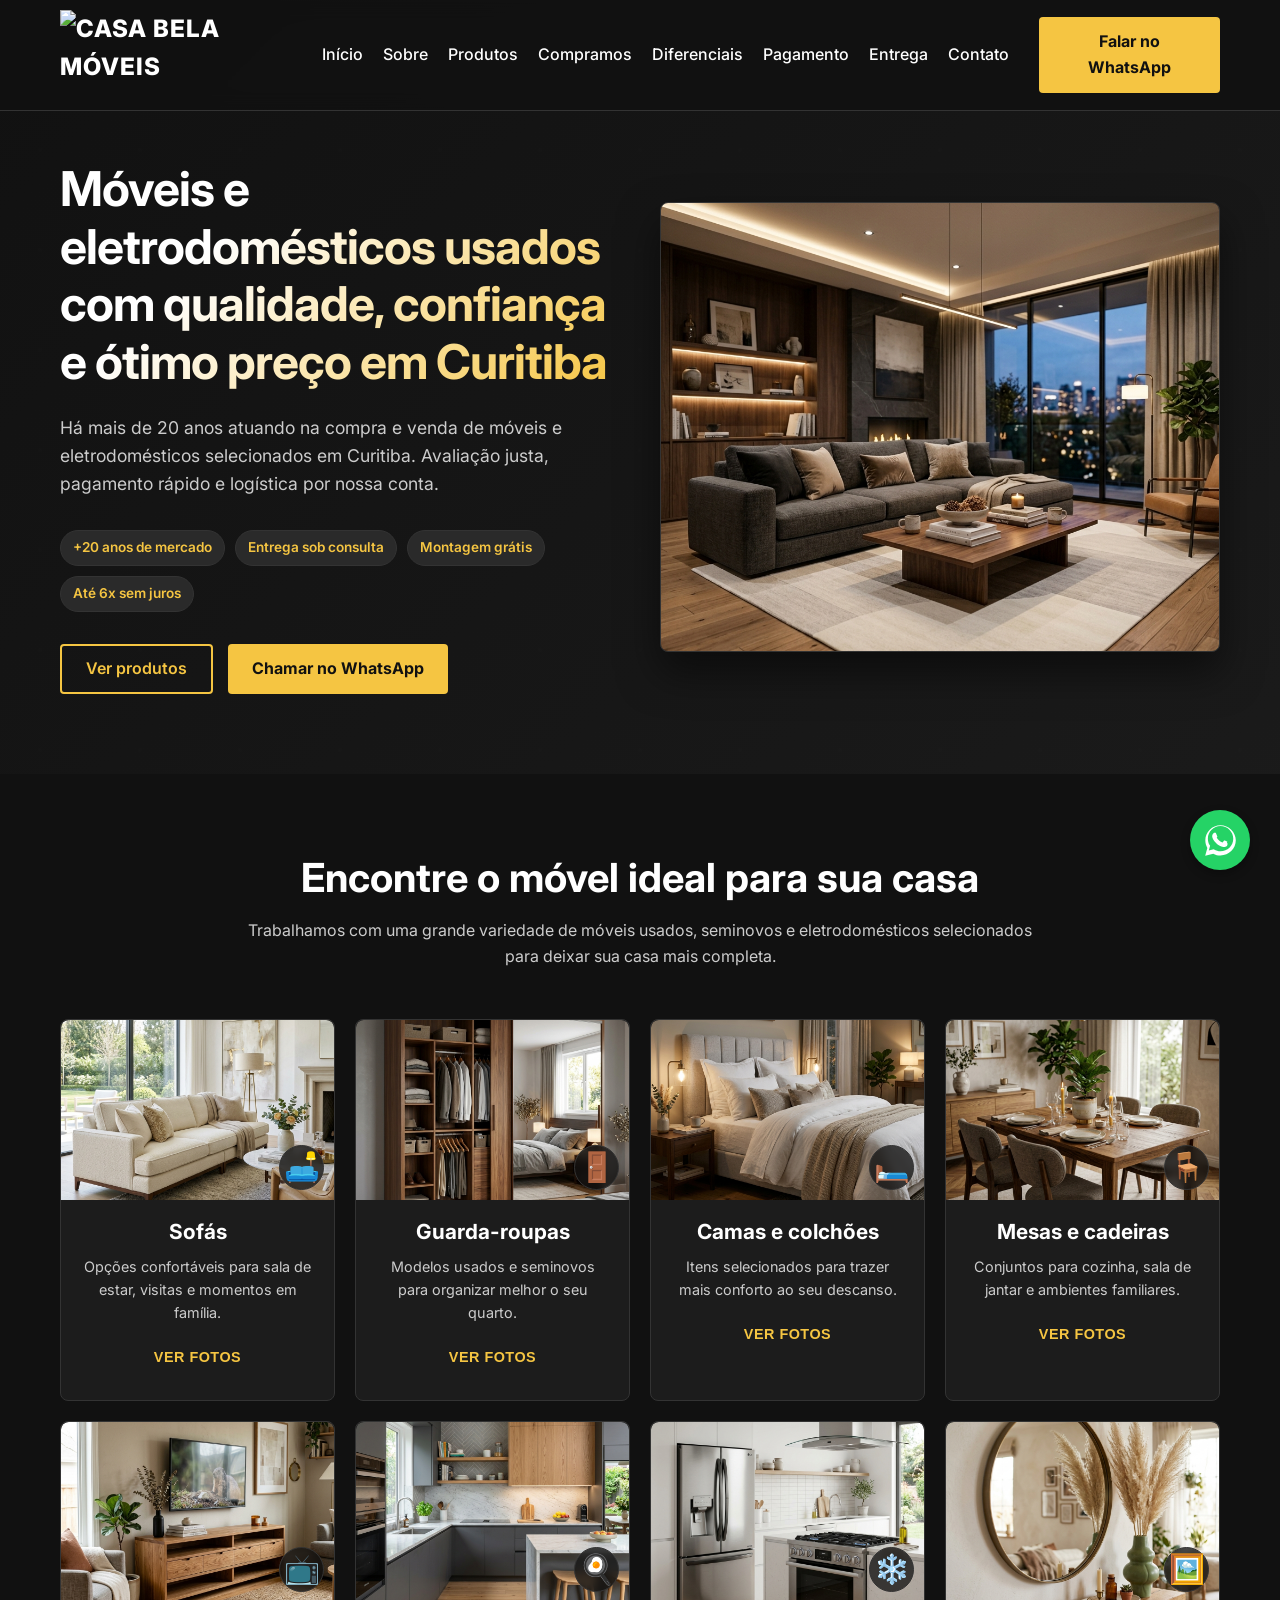
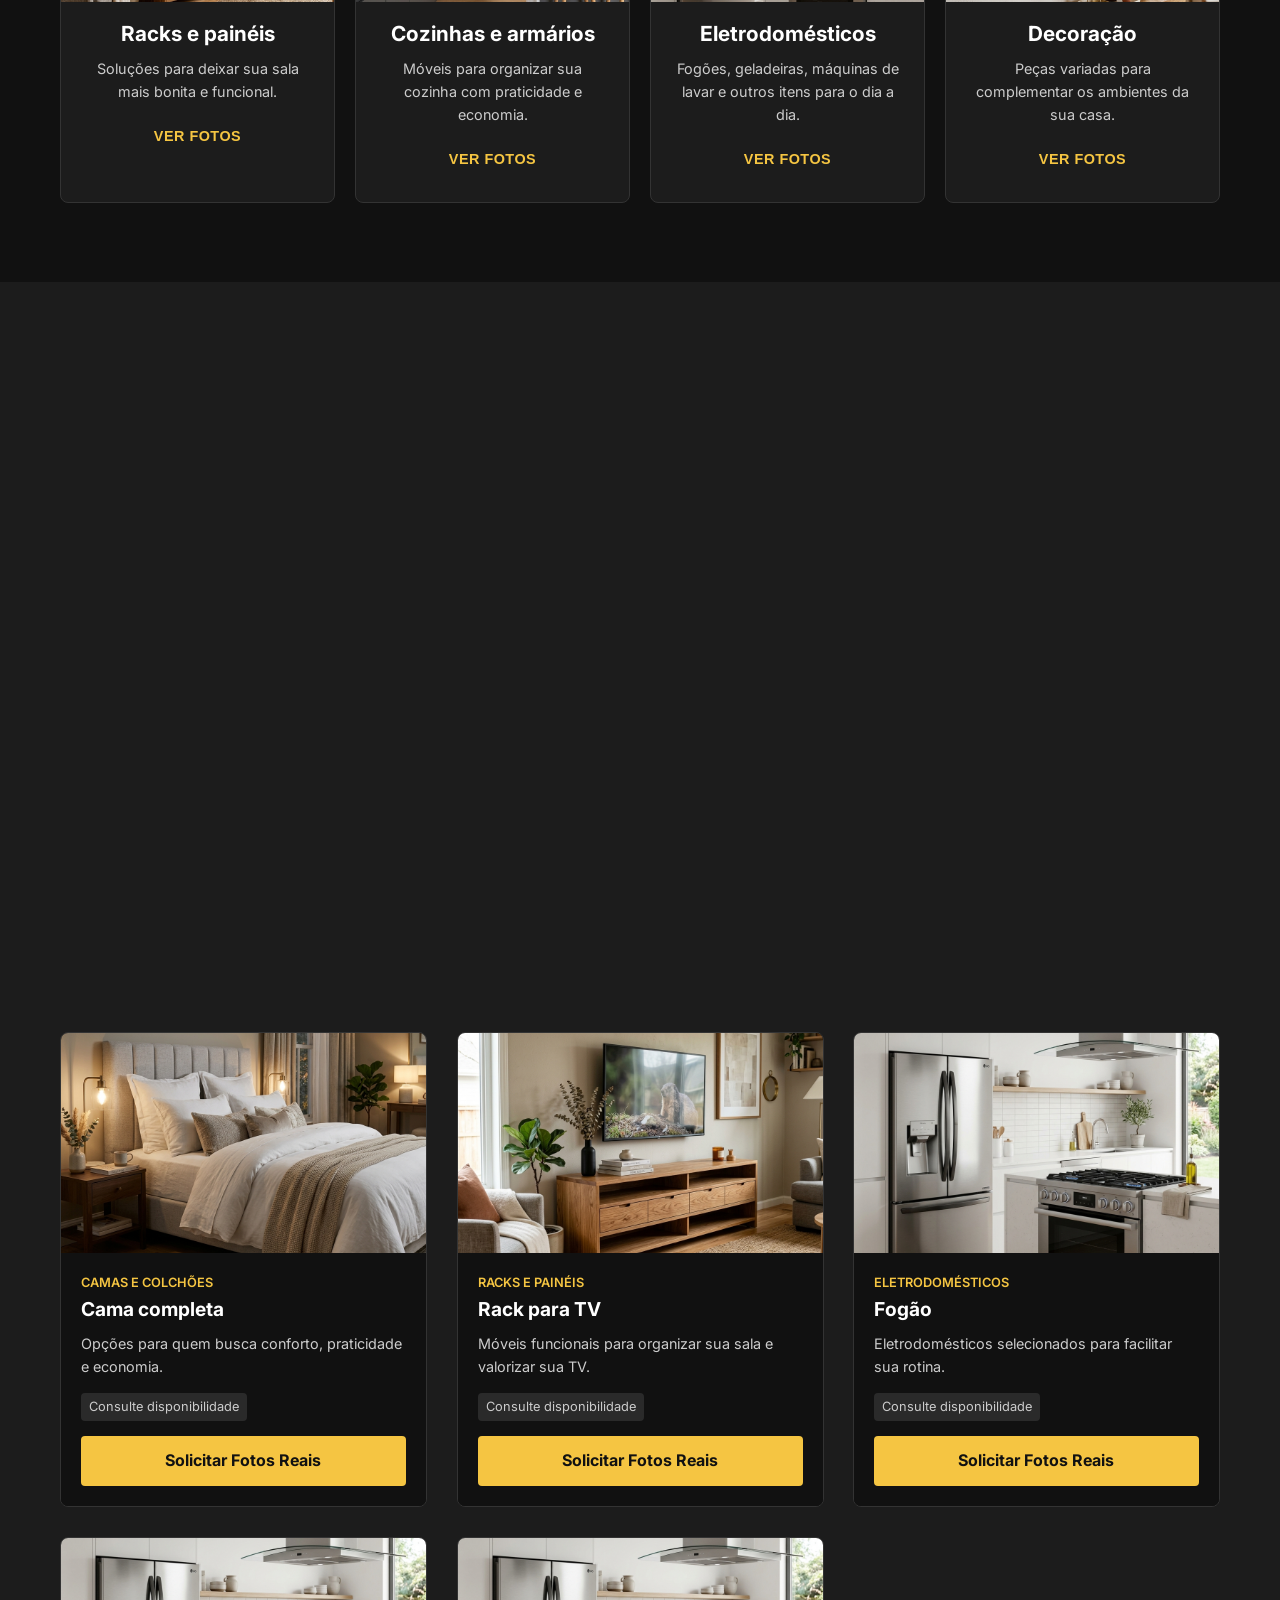
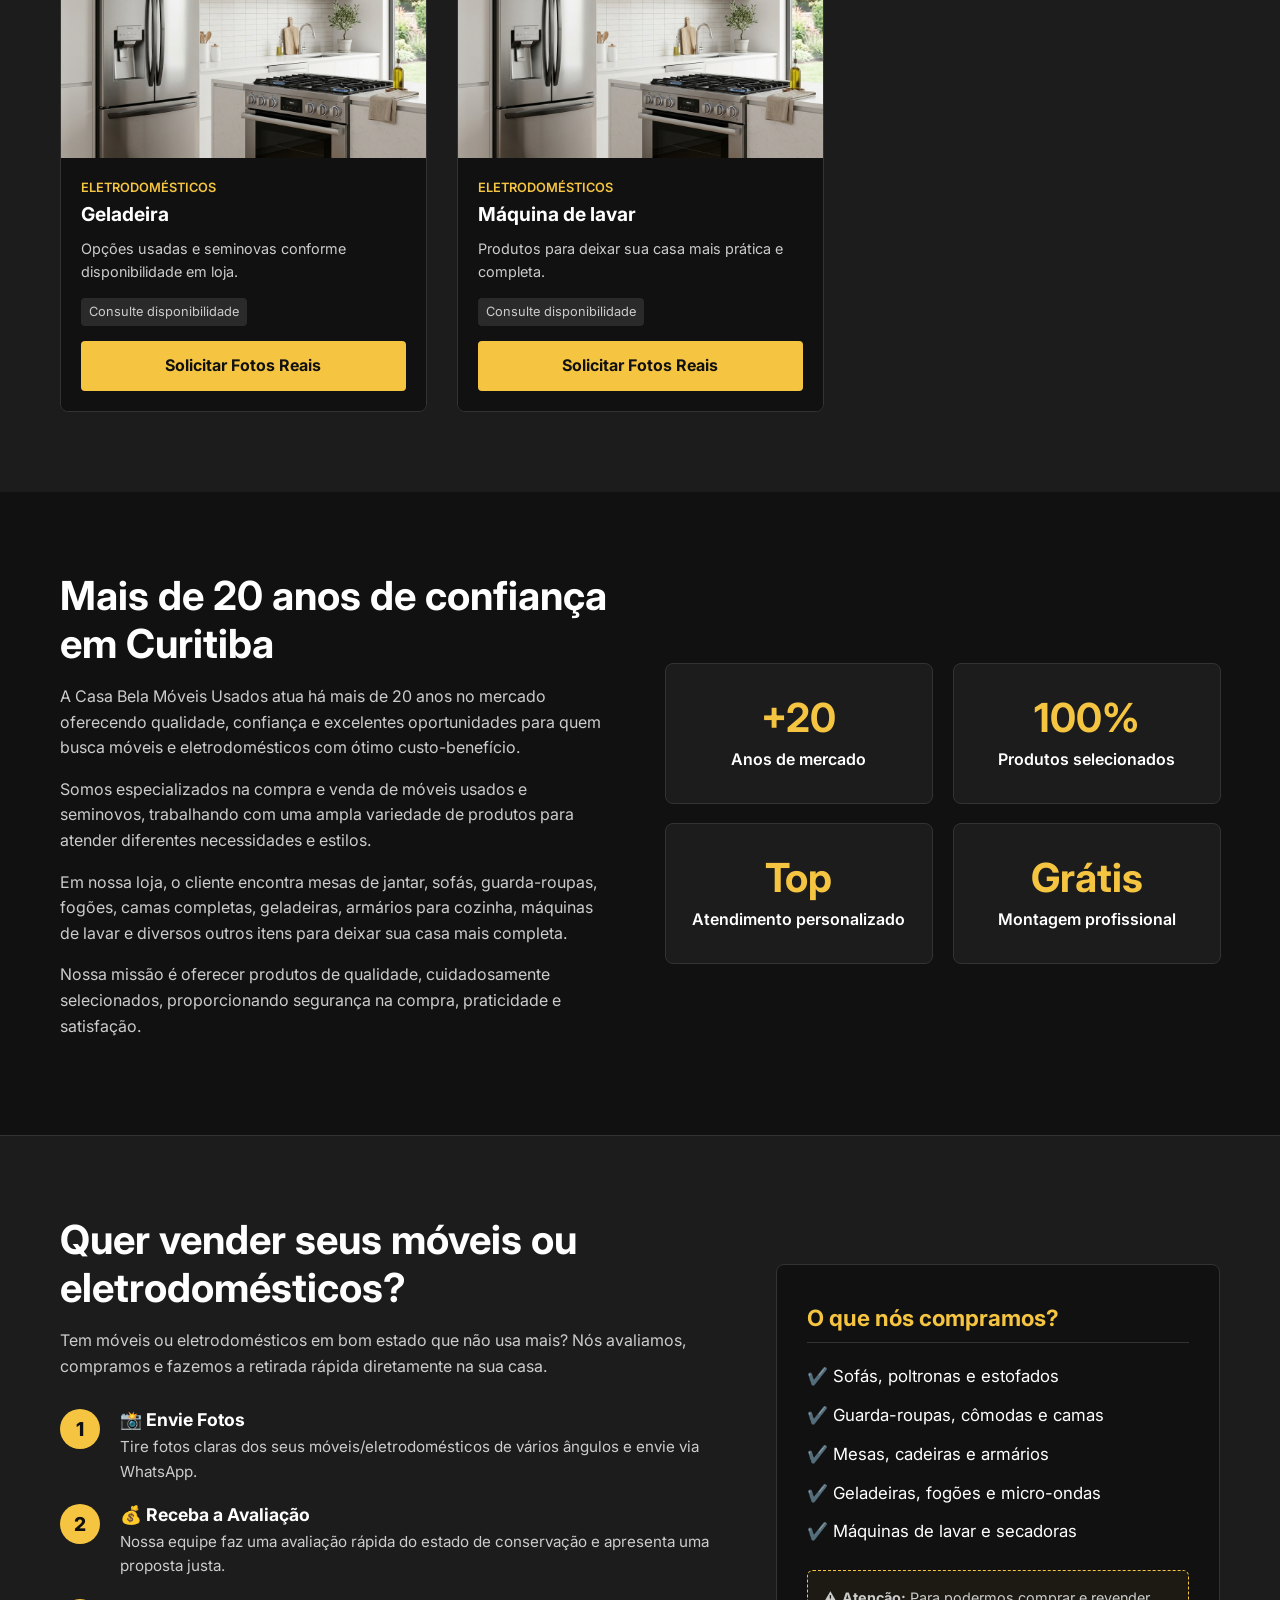
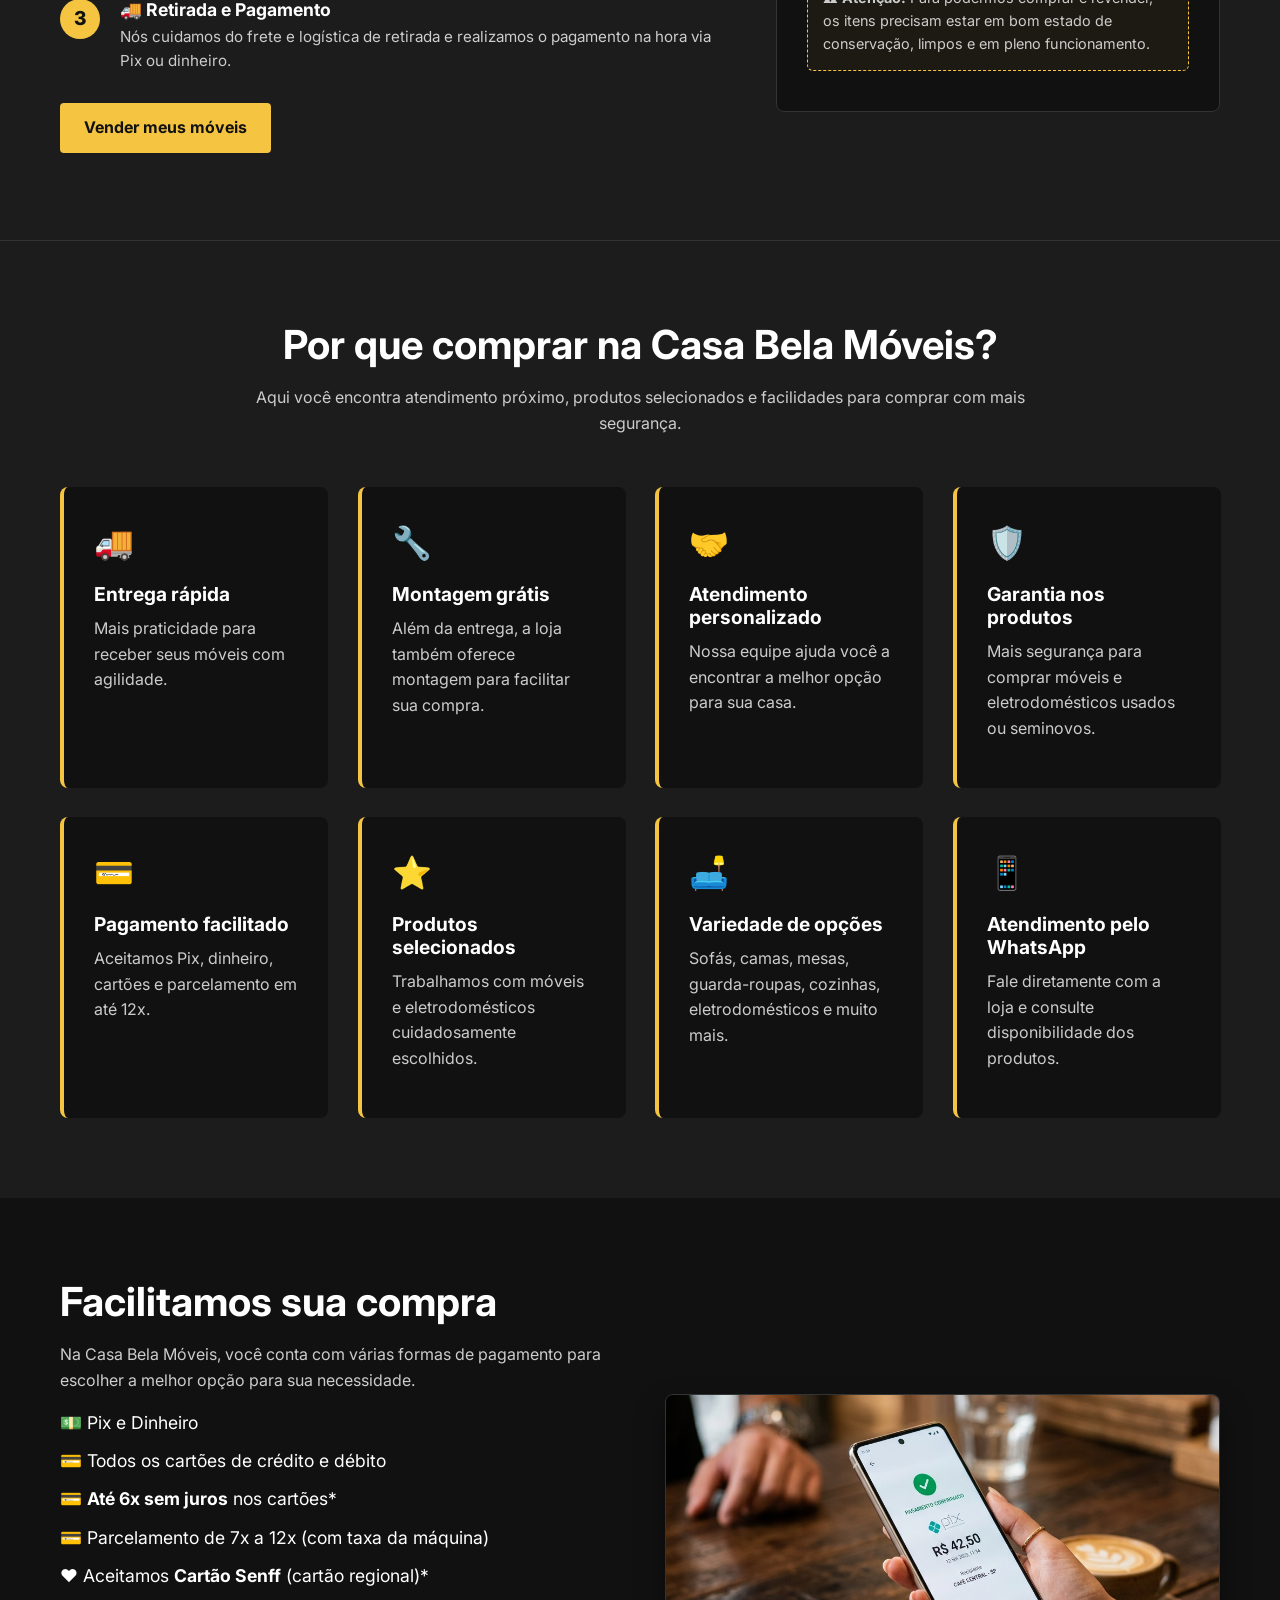
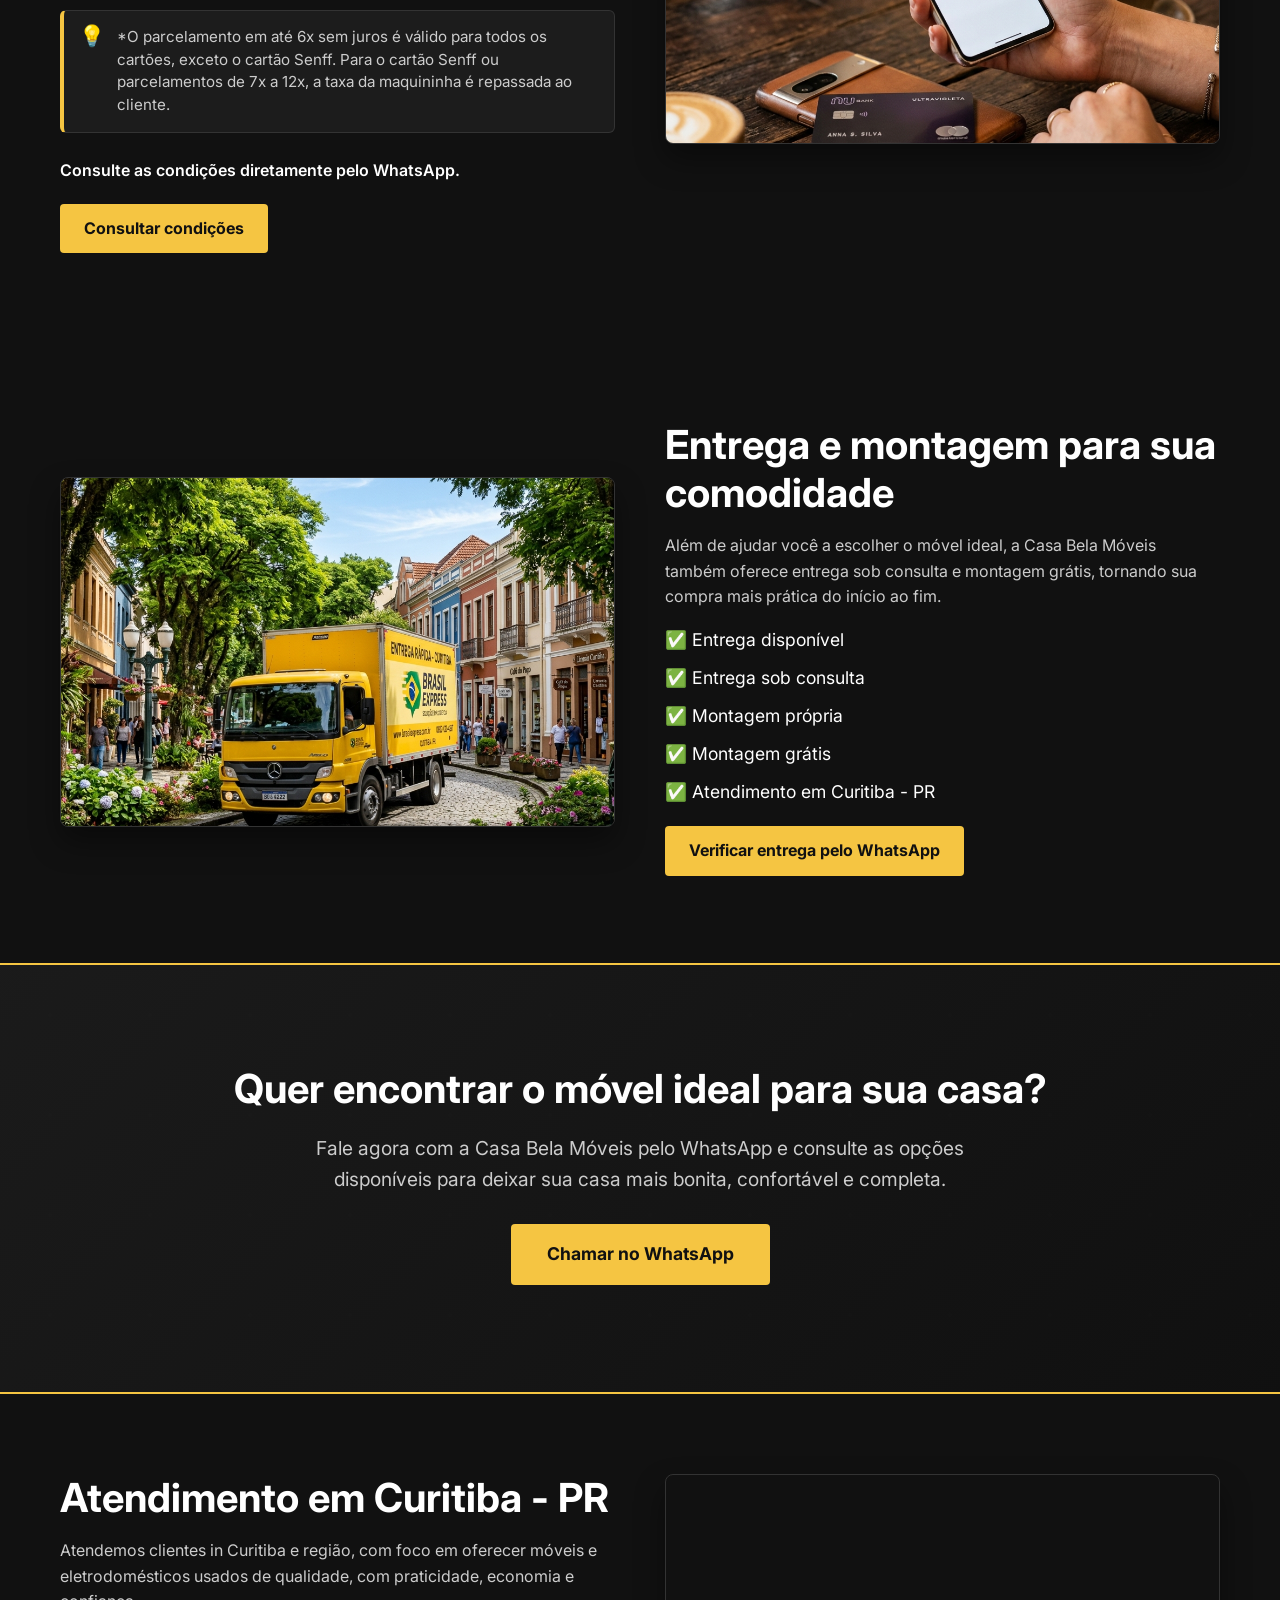
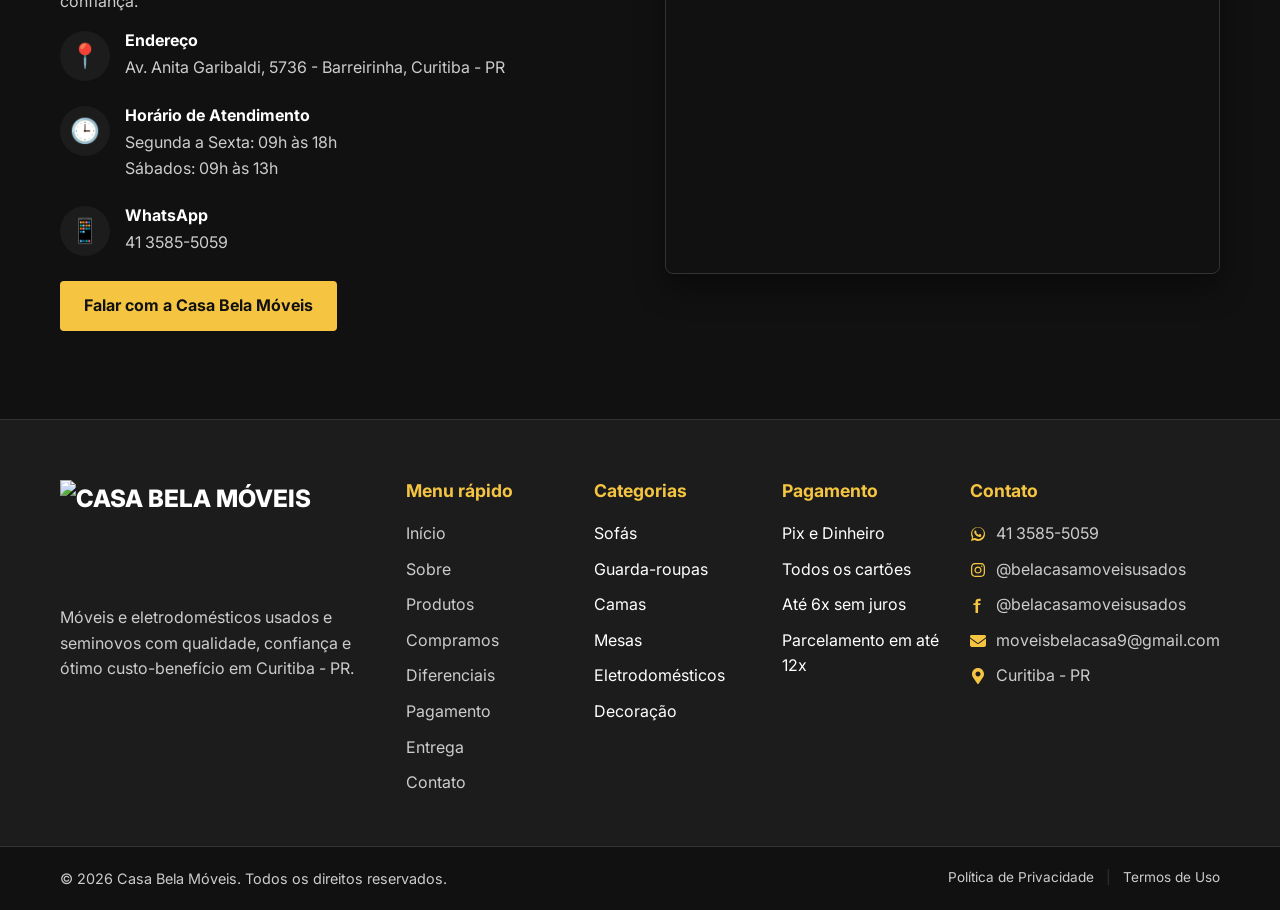
==== index.html @ 98894699 "style: prevent address from wrapping in contact section" ====
<!DOCTYPE html>
<html lang="pt-BR">
<head>
    <meta charset="UTF-8">
    <meta name="viewport" content="width=device-width, initial-scale=1.0">
    <title>Casa Bela Móveis | Móveis usados e seminovos em Curitiba</title>
    <meta name="description" content="Encontre móveis e eletrodomésticos usados e seminovos com qualidade, confiança, entrega sob consulta e montagem grátis em Curitiba. Fale com a Casa Bela Móveis pelo WhatsApp.">
    <link rel="stylesheet" href="style.css">
    <link rel="preconnect" href="https://fonts.googleapis.com">
    <link rel="preconnect" href="https://fonts.gstatic.com" crossorigin>
    <link href="https://fonts.googleapis.com/css2?family=Inter:wght@400;500;600;700;800&display=swap" rel="stylesheet">
</head>
<body>
    <header class="header" id="header">
        <div class="container header-container">
            <a href="#" class="logo">
                <img src="https://i.ibb.co/795wf46/Design-sem-nome-1.webp" alt="Casa Bela Móveis" class="logo-img">
            </a>
            <button class="menu-toggle" id="menu-toggle" aria-label="Abrir menu">
                <span class="hamburger"></span>
            </button>
            <nav class="nav-menu" id="nav-menu">
                <ul class="nav-list">
                    <li><a href="#inicio" class="nav-link">Início</a></li>
                    <li><a href="#sobre" class="nav-link">Sobre</a></li>
                    <li><a href="#produtos" class="nav-link">Produtos</a></li>
                    <li><a href="#compramos" class="nav-link">Compramos</a></li>
                    <li><a href="#diferenciais" class="nav-link">Diferenciais</a></li>
                    <li><a href="#pagamento" class="nav-link">Pagamento</a></li>
                    <li><a href="#entrega" class="nav-link">Entrega</a></li>
                    <li><a href="#contato" class="nav-link">Contato</a></li>
                </ul>
                <a href="#contato-whatsapp" class="btn-primary">Falar no WhatsApp</a>
            </nav>
        </div>
    </header>

    <main>
        <section class="hero" id="inicio">
            <div class="container hero-container">
                <h1 class="hero-title animate-on-scroll">Móveis e eletrodomésticos usados com qualidade, confiança e ótimo preço em Curitiba</h1>
                <div class="hero-content animate-on-scroll" style="transition-delay: 300ms;">
                    <p>Há mais de 20 anos atuando na compra e venda de móveis e eletrodomésticos selecionados em Curitiba. Avaliação justa, pagamento rápido e logística por nossa conta.</p>
                    
                    <div class="hero-selos">
                        <span class="selo">+20 anos de mercado</span>
                        <span class="selo">Entrega sob consulta</span>
                        <span class="selo">Montagem grátis</span>
                        <span class="selo">Até 6x sem juros</span>
                    </div>

                    <div class="hero-buttons">
                        <a href="#produtos" class="btn-outline">Ver produtos</a>
                        <a href="#contato-whatsapp" class="btn-primary">Chamar no WhatsApp</a>
                    </div>
                </div>
                <div class="hero-image animate-on-scroll" style="transition-delay: 150ms;">
                    <img src="assets/hero-furniture.png" alt="Móveis e eletrodomésticos premium na Casa Bela Móveis" class="hero-img-real">
                </div>
            </div>
        </section>

        <section class="categorias" id="categorias">
            <div class="container">
                <div class="section-header animate-on-scroll">
                    <h2>Encontre o móvel ideal para sua casa</h2>
                    <p>Trabalhamos com uma grande variedade de móveis usados, seminovos e eletrodomésticos selecionados para deixar sua casa mais completa.</p>
                </div>
                <div class="categorias-grid" id="categorias-grid"></div>
            </div>
        </section>

        <section class="produtos" id="produtos">
            <div class="container">
                <div class="section-header animate-on-scroll">
                    <h2>Produtos em destaque</h2>
                    <p>Confira alguns de nossos móveis e eletrodomésticos disponíveis. Entre em contato para verificar estoque e reservar.</p>
                </div>
                <div class="produtos-grid" id="produtos-grid"></div>
            </div>
        </section>

        <section class="sobre" id="sobre">
            <div class="container sobre-container">
                <div class="sobre-content animate-on-scroll">
                    <h2>Mais de 20 anos de confiança em Curitiba</h2>
                    <p>A Casa Bela Móveis Usados atua há mais de 20 anos no mercado oferecendo qualidade, confiança e excelentes oportunidades para quem busca móveis e eletrodomésticos com ótimo custo-benefício.</p>
                    <p>Somos especializados na compra e venda de móveis usados e seminovos, trabalhando com uma ampla variedade de produtos para atender diferentes necessidades e estilos.</p>
                    <p>Em nossa loja, o cliente encontra mesas de jantar, sofás, guarda-roupas, fogões, camas completas, geladeiras, armários para cozinha, máquinas de lavar e diversos outros itens para deixar sua casa mais completa.</p>
                    <p>Nossa missão é oferecer produtos de qualidade, cuidadosamente selecionados, proporcionando segurança na compra, praticidade e satisfação.</p>
                </div>
                <div class="sobre-destaques">
                    <div class="destaque-item animate-on-scroll" style="transition-delay: 100ms;">
                        <h3>+20</h3>
                        <p>Anos de mercado</p>
                    </div>
                    <div class="destaque-item animate-on-scroll" style="transition-delay: 200ms;">
                        <h3>100%</h3>
                        <p>Produtos selecionados</p>
                    </div>
                    <div class="destaque-item animate-on-scroll" style="transition-delay: 300ms;">
                        <h3>Top</h3>
                        <p>Atendimento personalizado</p>
                    </div>
                    <div class="destaque-item animate-on-scroll" style="transition-delay: 400ms;">
                        <h3>Grátis</h3>
                        <p>Montagem profissional</p>
                    </div>
                </div>
            </div>
        </section>

        <section class="vender" id="compramos">
            <div class="container vender-container">
                <div class="vender-content animate-on-scroll">
                    <h2>Quer vender seus móveis ou eletrodomésticos?</h2>
                    <p>Tem móveis ou eletrodomésticos em bom estado que não usa mais? Nós avaliamos, compramos e fazemos a retirada rápida diretamente na sua casa.</p>
                    
                    <div class="passos-vender">
                        <div class="passo-item">
                            <div class="passo-numero">1</div>
                            <div class="passo-text">
                                <h4>📸 Envie Fotos</h4>
                                <p>Tire fotos claras dos seus móveis/eletrodomésticos de vários ângulos e envie via WhatsApp.</p>
                            </div>
                        </div>
                        <div class="passo-item">
                            <div class="passo-numero">2</div>
                            <div class="passo-text">
                                <h4>💰 Receba a Avaliação</h4>
                                <p>Nossa equipe faz uma avaliação rápida do estado de conservação e apresenta uma proposta justa.</p>
                            </div>
                        </div>
                        <div class="passo-item">
                            <div class="passo-numero">3</div>
                            <div class="passo-text">
                                <h4>🚚 Retirada e Pagamento</h4>
                                <p>Nós cuidamos do frete e logística de retirada e realizamos o pagamento na hora via Pix ou dinheiro.</p>
                            </div>
                        </div>
                    </div>
                    
                    <a href="#" class="btn-primary" data-mensagem="Olá! Tenho móveis usados para vender e gostaria de uma avaliação comercial.">Vender meus móveis</a>
                </div>
                
                <div class="vender-info-card animate-on-scroll" style="transition-delay: 200ms;">
                    <h3>O que nós compramos?</h3>
                    <ul class="lista-itens-compramos">
                        <li>✔️ Sofás, poltronas e estofados</li>
                        <li>✔️ Guarda-roupas, cômodas e camas</li>
                        <li>✔️ Mesas, cadeiras e armários</li>
                        <li>✔️ Geladeiras, fogões e micro-ondas</li>
                        <li>✔️ Máquinas de lavar e secadoras</li>
                    </ul>
                    <div class="vender-requisito">
                        <p>⚠️ <strong>Atenção:</strong> Para podermos comprar e revender, os itens precisam estar em bom estado de conservação, limpos e em pleno funcionamento.</p>
                    </div>
                </div>
            </div>
        </section>

        <section class="diferenciais" id="diferenciais">
            <div class="container">
                <div class="section-header animate-on-scroll">
                    <h2>Por que comprar na Casa Bela Móveis?</h2>
                    <p>Aqui você encontra atendimento próximo, produtos selecionados e facilidades para comprar com mais segurança.</p>
                </div>
                <div class="diferenciais-grid">
                    <div class="diferencial-card animate-on-scroll" style="transition-delay: 0ms;">
                        <div class="diferencial-icon">🚚</div>
                        <h3>Entrega rápida</h3>
                        <p>Mais praticidade para receber seus móveis com agilidade.</p>
                    </div>
                    <div class="diferencial-card animate-on-scroll" style="transition-delay: 100ms;">
                        <div class="diferencial-icon">🔧</div>
                        <h3>Montagem grátis</h3>
                        <p>Além da entrega, a loja também oferece montagem para facilitar sua compra.</p>
                    </div>
                    <div class="diferencial-card animate-on-scroll" style="transition-delay: 200ms;">
                        <div class="diferencial-icon">🤝</div>
                        <h3>Atendimento personalizado</h3>
                        <p>Nossa equipe ajuda você a encontrar a melhor opção para sua casa.</p>
                    </div>
                    <div class="diferencial-card animate-on-scroll" style="transition-delay: 300ms;">
                        <div class="diferencial-icon">🛡️</div>
                        <h3>Garantia nos produtos</h3>
                        <p>Mais segurança para comprar móveis e eletrodomésticos usados ou seminovos.</p>
                    </div>
                    <div class="diferencial-card animate-on-scroll" style="transition-delay: 0ms;">
                        <div class="diferencial-icon">💳</div>
                        <h3>Pagamento facilitado</h3>
                        <p>Aceitamos Pix, dinheiro, cartões e parcelamento em até 12x.</p>
                    </div>
                    <div class="diferencial-card animate-on-scroll" style="transition-delay: 100ms;">
                        <div class="diferencial-icon">⭐</div>
                        <h3>Produtos selecionados</h3>
                        <p>Trabalhamos com móveis e eletrodomésticos cuidadosamente escolhidos.</p>
                    </div>
                    <div class="diferencial-card animate-on-scroll" style="transition-delay: 200ms;">
                        <div class="diferencial-icon">🛋️</div>
                        <h3>Variedade de opções</h3>
                        <p>Sofás, camas, mesas, guarda-roupas, cozinhas, eletrodomésticos e muito mais.</p>
                    </div>
                    <div class="diferencial-card animate-on-scroll" style="transition-delay: 300ms;">
                        <div class="diferencial-icon">📱</div>
                        <h3>Atendimento pelo WhatsApp</h3>
                        <p>Fale diretamente com a loja e consulte disponibilidade dos produtos.</p>
                    </div>
                </div>
            </div>
        </section>

        <section class="pagamento" id="pagamento">
            <div class="container pagamento-container">
                <div class="pagamento-content animate-on-scroll">
                    <h2>Facilitamos sua compra</h2>
                    <p>Na Casa Bela Móveis, você conta com várias formas de pagamento para escolher a melhor opção para sua necessidade.</p>
                    <ul class="lista-pagamento">
                        <li>💵 Pix e Dinheiro</li>
                        <li>💳 Todos os cartões de crédito e débito</li>
                        <li>💳 <strong>Até 6x sem juros</strong> nos cartões*</li>
                        <li>💳 Parcelamento de 7x a 12x (com taxa da máquina)</li>
                        <li>❤️ Aceitamos <strong>Cartão Senff</strong> (cartão regional)*</li>
                    </ul>
                    <div class="pagamento-destaque-box">
                        <span class="destaque-icon">💡</span>
                        <p class="destaque-text">*O parcelamento em até 6x sem juros é válido para todos os cartões, exceto o cartão Senff. Para o cartão Senff ou parcelamentos de 7x a 12x, a taxa da maquininha é repassada ao cliente.</p>
                    </div>
                    <p class="chamada-pagamento">Consulte as condições diretamente pelo WhatsApp.</p>
                    <a href="#contato-whatsapp" class="btn-primary">Consultar condições</a>
                </div>
                <div class="pagamento-image animate-on-scroll" style="transition-delay: 200ms;">
                    <img src="assets/pagamento.png" alt="Formas de pagamento facilitadas" class="pagamento-img-real">
                </div>
            </div>
        </section>

        <section class="entrega" id="entrega">
            <div class="container entrega-container">
                <div class="entrega-image animate-on-scroll">
                    <img src="assets/entrega.png" alt="Entrega sob consulta e montagem grátis" class="entrega-img-real">
                </div>
                <div class="entrega-content animate-on-scroll" style="transition-delay: 200ms;">
                    <h2>Entrega e montagem para sua comodidade</h2>
                    <p>Além de ajudar você a escolher o móvel ideal, a Casa Bela Móveis também oferece entrega sob consulta e montagem grátis, tornando sua compra mais prática do início ao fim.</p>
                    <ul class="lista-entrega">
                        <li>✅ Entrega disponível</li>
                        <li>✅ Entrega sob consulta</li>
                        <li>✅ Montagem própria</li>
                        <li>✅ Montagem grátis</li>
                        <li>✅ Atendimento em Curitiba - PR</li>
                    </ul>
                    <a href="#contato-whatsapp" class="btn-primary">Verificar entrega pelo WhatsApp</a>
                </div>
            </div>
        </section>

        <section id="contato-whatsapp" class="chamada-final animate-on-scroll">
            <div class="container text-center">
                <h2>Quer encontrar o móvel ideal para sua casa?</h2>
                <p>Fale agora com a Casa Bela Móveis pelo WhatsApp e consulte as opções disponíveis para deixar sua casa mais bonita, confortável e completa.</p>
                <a href="#" class="btn-primary btn-large" data-mensagem="Olá, vim pelo site da Casa Bela Móveis e gostaria de saber quais produtos estão disponíveis." target="_blank">Chamar no WhatsApp</a>
            </div>
        </section>

        <section class="contato" id="contato">
            <div class="container contato-container">
                <div class="contato-info animate-on-scroll">
                    <h2>Atendimento em Curitiba - PR</h2>
                    <p>Atendemos clientes in Curitiba e região, com foco em oferecer móveis e eletrodomésticos usados de qualidade, com praticidade, economia e confiança.</p>
                    
                    <div class="info-box">
                        <div class="info-icon">📍</div>
                        <div>
                            <h4>Endereço</h4>
                            <p class="address-text">Av. Anita Garibaldi, 5736 - Barreirinha, Curitiba - PR</p>
                        </div>
                    </div>

                    <div class="info-box">
                        <div class="info-icon">🕒</div>
                        <div>
                            <h4>Horário de Atendimento</h4>
                            <p>Segunda a Sexta: 09h às 18h<br>Sábados: 09h às 13h</p>
                        </div>
                    </div>
                    
                    <div class="info-box">
                        <div class="info-icon">📱</div>
                        <div>
                            <h4>WhatsApp</h4>
                            <p>41 3585-5059</p>
                        </div>
                    </div>

                    <a href="#contato-whatsapp" class="btn-primary">Falar com a Casa Bela Móveis</a>
                </div>
                <div class="contato-mapa animate-on-scroll" style="transition-delay: 200ms;">
                    <div class="mapa-container-real">
                        <iframe src="https://maps.google.com/maps?q=Avenida%20Anita%20Garibaldi%2C%205736%2C%20Barreirinha%2C%20Curitiba%20-%20PR&t=&z=15&ie=UTF8&iwloc=&output=embed" width="100%" height="100%" style="border:0;" allowfullscreen="" loading="lazy" referrerpolicy="no-referrer-when-downgrade"></iframe>
                    </div>
                </div>
            </div>
        </section>

        <!-- MODAL DE GALERIA -->
        <div id="galeria-modal" class="modal">
            <div class="modal-content">
                <span class="close-modal" id="close-modal">&times;</span>
                <h2 id="modal-titulo">Categoria</h2>
                <p id="modal-descricao">Confira os móveis disponíveis ou referências desta categoria. Clique em um item para consultar no WhatsApp.</p>
                
                <div class="galeria-grid" id="galeria-grid">
                    <!-- Fotos serão injetadas aqui pelo JS -->
                </div>
                
                <div class="modal-footer">
                    <a href="#" id="modal-whatsapp-btn" class="btn-primary" target="_blank">Consultar no WhatsApp</a>
                </div>
            </div>
        </div>
    </main>

    <footer class="footer">
        <div class="container footer-container animate-on-scroll">
            <div class="footer-col footer-about">
                <a href="#" class="logo-footer">
                    <img src="https://i.ibb.co/795wf46/Design-sem-nome-1.webp" alt="Casa Bela Móveis" class="logo-img-footer">
                </a>
                <p>Móveis e eletrodomésticos usados e seminovos com qualidade, confiança e ótimo custo-benefício em Curitiba - PR.</p>
            </div>
            
            <div class="footer-col">
                <h4>Menu rápido</h4>
                <ul>
                    <li><a href="#inicio">Início</a></li>
                    <li><a href="#sobre">Sobre</a></li>
                    <li><a href="#produtos">Produtos</a></li>
                    <li><a href="#compramos">Compramos</a></li>
                    <li><a href="#diferenciais">Diferenciais</a></li>
                    <li><a href="#pagamento">Pagamento</a></li>
                    <li><a href="#entrega">Entrega</a></li>
                    <li><a href="#contato">Contato</a></li>
                </ul>
            </div>

            <div class="footer-col">
                <h4>Categorias</h4>
                <ul>
                    <li>Sofás</li>
                    <li>Guarda-roupas</li>
                    <li>Camas</li>
                    <li>Mesas</li>
                    <li>Eletrodomésticos</li>
                    <li>Decoração</li>
                </ul>
            </div>

            <div class="footer-col">
                <h4>Pagamento</h4>
                <ul>
                    <li>Pix e Dinheiro</li>
                    <li>Todos os cartões</li>
                    <li>Até 6x sem juros</li>
                    <li>Parcelamento em até 12x</li>
                </ul>
            </div>

            <div class="footer-col">
                <h4>Contato</h4>
                <ul class="footer-contact-list">
                    <li>
                        <a href="#" data-mensagem="Olá, vim pelo site da Casa Bela Móveis e gostaria de tirar uma dúvida." target="_blank" aria-label="WhatsApp">
                            <svg xmlns="http://www.w3.org/2000/svg" viewBox="0 0 448 512" fill="currentColor"><path d="M380.9 97.1C339 55.1 283.2 32 223.9 32c-122.4 0-222 99.6-222 222 0 39.1 10.2 77.3 29.6 111L0 480l117.7-30.9c32.4 17.7 68.9 27 106.1 27h.1c122.3 0 224.1-99.6 224.1-222 0-59.3-25.2-115-67.1-157zM223.9 413.2c-33.2 0-65.7-8.9-94-25.7l-6.7-4-69.8 18.3L72 334.1l-4.4-7c-18.5-29.4-28.2-63.3-28.2-98.2 0-101.7 82.8-184.5 184.6-184.5 49.3 0 95.6 19.2 130.4 54.1 34.8 34.9 56.2 81.2 56.1 130.5 0 101.8-84.9 184.2-186.6 184.2zm101.2-138.2c-5.5-2.8-32.8-16.2-37.9-18-5.1-1.9-8.8-2.8-12.5 2.8-3.7 5.6-14.3 18-17.6 21.8-3.2 3.7-6.5 4.2-12 1.4-32.6-16.3-54-29.1-75.5-66-2.1-3.6 2.1-3.2 7.5-14.1 1.8-3.7.9-6.9-.5-9.7-1.4-2.8-12.5-30.1-17.1-41.2-4.5-10.8-9.1-9.3-12.5-9.5-3.2-.2-6.9-.2-10.6-.2-3.7 0-9.7 1.4-14.8 6.9-5.1 5.6-19.4 19-19.4 46.3 0 27.3 19.9 53.7 22.6 57.4 2.8 3.7 39.1 59.7 94.8 83.8 35.2 15.2 49 16.5 66.6 13.9 10.7-1.6 32.8-13.4 37.4-26.4 4.6-13 4.6-24.1 3.2-26.4-1.3-2.5-5-3.9-10.5-6.6z"/></svg>
                            <span>41 3585-5059</span>
                        </a>
                    </li>
                    <li>
                        <a href="https://www.instagram.com/belacasamoveisusados/" target="_blank" aria-label="Instagram">
                            <svg xmlns="http://www.w3.org/2000/svg" viewBox="0 0 448 512" fill="currentColor"><path d="M224.1 141c-63.6 0-114.9 51.3-114.9 114.9s51.3 114.9 114.9 114.9S339 319.5 339 255.9 287.7 141 224.1 141zm0 189.6c-41.1 0-74.7-33.5-74.7-74.7s33.5-74.7 74.7-74.7 74.7 33.5 74.7 74.7-33.6 74.7-74.7 74.7zm146.4-194.3c0 14.9-12 26.8-26.8 26.8-14.9 0-26.8-12-26.8-26.8s12-26.8 26.8-26.8 26.8 12 26.8 26.8zm76.1 27.2c-1.7-35.9-9.9-67.7-36.2-93.9-26.2-26.2-58-34.4-93.9-36.2-37-2.1-147.9-2.1-184.9 0-35.8 1.7-67.6 9.9-93.9 36.1s-34.4 58-36.2 93.9c-2.1 37-2.1 147.9 0 184.9 1.7 35.9 9.9 67.7 36.2 93.9s58 34.4 93.9 36.2c37 2.1 147.9 2.1 184.9 0 35.9-1.7 67.7-9.9 93.9-36.2 26.2-26.2 34.4-58 36.2-93.9 2.1-37 2.1-147.8 0-184.8zM398.8 388c-7.8 19.6-22.9 34.7-42.6 42.5-29.5 11.7-99.5 9-132.1 9s-102.7 2.6-132.1-9c-19.6-7.8-34.7-22.9-42.5-42.6-11.7-29.5-9-99.5-9-132.1s-2.6-102.7 9-132.1c7.8-19.6 22.9-34.7 42.6-42.5 29.5-11.7 99.5-9 132.1-9s102.7-2.6 132.1 9c19.6 7.8 34.7 22.9 42.5 42.6 11.7 29.5 9 99.5 9 132.1s2.7 102.7-9 132.1z"/></svg>
                            <span>@belacasamoveisusados</span>
                        </a>
                    </li>
                    <li>
                        <a href="https://www.facebook.com/@belacasamoveisusados" target="_blank" aria-label="Facebook">
                            <svg xmlns="http://www.w3.org/2000/svg" viewBox="0 0 320 512" fill="currentColor"><path d="M80 299.3V256H12v-54.7h68v-40.5c0-67.9 41.4-104.9 102.2-104.9 29.1 0 54.2 2.2 61.5 3.2v71.3h-42.2c-32.9 0-39.3 15.6-39.3 38.6V201.3h79l-10.3 54.7h-68.7v254.7H80z"/></svg>
                            <span>@belacasamoveisusados</span>
                        </a>
                    </li>
                    <li>
                        <a href="mailto:moveisbelacasa9@gmail.com" aria-label="Email">
                            <svg xmlns="http://www.w3.org/2000/svg" viewBox="0 0 512 512" fill="currentColor"><path d="M48 64C21.5 64 0 85.5 0 112c0 15.1 7.1 29.3 19.2 38.4L236.8 313.6c11.4 8.5 27 8.5 38.4 0L492.8 150.4c12.1-9.1 19.2-23.3 19.2-38.4c0-26.5-21.5-48-48-48H48zM0 176V384c0 35.3 28.7 64 64 64H448c35.3 0 64-28.7 64-64V176L294.4 339.2c-22.8 17.1-54 17.1-76.8 0L0 176z"/></svg>
                            <span>moveisbelacasa9@gmail.com</span>
                        </a>
                    </li>
                    <li>
                        <a href="https://www.google.com/maps/search/?api=1&query=Bela+Casa+M%C3%B3veis+Usados+Avenida+Anita+Garibaldi+5736+Barreirinha+Curitiba+PR" target="_blank" aria-label="Localização no Google Maps">
                            <svg xmlns="http://www.w3.org/2000/svg" viewBox="0 0 384 512" fill="currentColor"><path d="M172.268 501.67C26.97 291.031 0 269.413 0 192 0 85.961 85.961 0 192 0s192 85.961 192 192c0 77.413-26.97 99.031-172.268 309.67-9.535 13.774-29.93 13.773-39.464 0zM192 272c44.183 0 80-35.817 80-80s-35.817-80-80-80-80 35.817-80 80 35.817 80 80 80z"/></svg>
                            <span>Curitiba - PR</span>
                        </a>
                    </li>
                </ul>
            </div>
        </div>
        <div class="footer-bottom">
            <div class="container footer-bottom-container">
                <p>&copy; 2026 Casa Bela Móveis. Todos os direitos reservados.</p>
                <div class="footer-legal-links">
                    <a href="politica-privacidade.html" class="footer-link-legal">Política de Privacidade</a>
                    <span class="divisor-legal">|</span>
                    <a href="termos-uso.html" class="footer-link-legal">Termos de Uso</a>
                </div>
            </div>
        </div>
    </footer>

    <a href="#" class="whatsapp-flutuante" data-mensagem="Olá, vim pelo site da Casa Bela Móveis e gostaria de saber mais sobre os produtos disponíveis." target="_blank" aria-label="Falar no WhatsApp">
        <svg xmlns="http://www.w3.org/2000/svg" viewBox="0 0 448 512" fill="currentColor"><path d="M380.9 97.1C339 55.1 283.2 32 223.9 32c-122.4 0-222 99.6-222 222 0 39.1 10.2 77.3 29.6 111L0 480l117.7-30.9c32.4 17.7 68.9 27 106.1 27h.1c122.3 0 224.1-99.6 224.1-222 0-59.3-25.2-115-67.1-157zM223.9 413.2c-33.2 0-65.7-8.9-94-25.7l-6.7-4-69.8 18.3L72 334.1l-4.4-7c-18.5-29.4-28.2-63.3-28.2-98.2 0-101.7 82.8-184.5 184.6-184.5 49.3 0 95.6 19.2 130.4 54.1 34.8 34.9 56.2 81.2 56.1 130.5 0 101.8-84.9 184.2-186.6 184.2zm101.2-138.2c-5.5-2.8-32.8-16.2-37.9-18-5.1-1.9-8.8-2.8-12.5 2.8-3.7 5.6-14.3 18-17.6 21.8-3.2 3.7-6.5 4.2-12 1.4-32.6-16.3-54-29.1-75.5-66-2.1-3.6 2.1-3.2 7.5-14.1 1.8-3.7.9-6.9-.5-9.7-1.4-2.8-12.5-30.1-17.1-41.2-4.5-10.8-9.1-9.3-12.5-9.5-3.2-.2-6.9-.2-10.6-.2-3.7 0-9.7 1.4-14.8 6.9-5.1 5.6-19.4 19-19.4 46.3 0 27.3 19.9 53.7 22.6 57.4 2.8 3.7 39.1 59.7 94.8 83.8 35.2 15.2 49 16.5 66.6 13.9 10.7-1.6 32.8-13.4 37.4-26.4 4.6-13 4.6-24.1 3.2-26.4-1.3-2.5-5-3.9-10.5-6.6z"/></svg>
    </a>

    <script src="script.js"></script>
</body>
</html>
---- style.css ----
/* Identidade Visual */
:root {
  --preto-principal: #111111;
  --preto-secundario: #1C1C1C;
  --amarelo-destaque: #F5C542;
  --amarelo-hover: #FFD95A;
  --marrom: #6B4423;
  --marrom-claro: #9A6A3A;
  --branco: #FFFFFF;
  --cinza-claro: #F5F5F5;
  --cinza-texto: #CCCCCC;
  --cinza-escuro: #2A2A2A;
  --borda-suave: #333333;
}

/* Reset Básico */
* {
  margin: 0;
  padding: 0;
  box-sizing: border-box;
}

html {
  scroll-behavior: smooth;
  scroll-padding-top: 110px;
  overflow-x: hidden;
  width: 100%;
}

body {
  font-family: 'Inter', sans-serif;
  background-color: var(--preto-principal);
  color: var(--branco);
  line-height: 1.6;
  -webkit-font-smoothing: antialiased;
  overflow-x: hidden;
  width: 100%;
}

/* Prevenção de estouro por palavras longas */
h1, h2, h3, h4, h5, h6, p, span, a, li {
  overflow-wrap: break-word;
  word-wrap: break-word;
}

a {
  text-decoration: none;
  color: inherit;
}

ul {
  list-style: none;
}

/* Layout Container */
.container {
  max-width: 1200px;
  margin: 0 auto;
  padding: 0 20px;
}

/* Tipografia Geral */
h1, h2, h3, h4 {
  color: var(--branco);
  line-height: 1.2;
}

h2 {
  font-size: 2.5rem;
  margin-bottom: 1rem;
}

p {
  color: var(--cinza-texto);
  margin-bottom: 1rem;
}

/* Utilitários */
.text-center {
  text-align: center;
}

.destaque {
  color: var(--amarelo-destaque);
}

/* Botões */
.btn-primary {
  display: inline-block;
  background-color: var(--amarelo-destaque);
  color: var(--preto-principal);
  padding: 12px 24px;
  border-radius: 4px;
  font-weight: 700;
  transition: background-color 0.3s ease, transform 0.2s ease;
  text-align: center;
  position: relative;
  overflow: hidden;
}

.btn-primary:hover {
  background-color: var(--amarelo-hover);
  transform: translateY(-2px);
}

/* Efeito 3: Brilho nos botões (Shine) */
.btn-primary::before {
  content: '';
  position: absolute;
  top: 0;
  left: -100%;
  width: 50%;
  height: 100%;
  background: linear-gradient(to right, rgba(255,255,255,0) 0%, rgba(255,255,255,0.5) 50%, rgba(255,255,255,0) 100%);
  transform: skewX(-25deg);
  animation: shine 3.5s infinite;
}

@keyframes shine {
  0% { left: -100%; }
  20% { left: 200%; }
  100% { left: 200%; }
}

.btn-outline {
  display: inline-block;
  background-color: transparent;
  color: var(--amarelo-destaque);
  border: 2px solid var(--amarelo-destaque);
  padding: 10px 24px;
  border-radius: 4px;
  font-weight: 600;
  transition: all 0.3s ease;
  text-align: center;
}

.btn-outline:hover {
  background-color: var(--amarelo-destaque);
  color: var(--preto-principal);
}

.btn-large {
  padding: 16px 36px;
  font-size: 1.1rem;
}

/* 1. CABEÇALHO */
.header {
  position: fixed;
  top: 0;
  left: 0;
  width: 100%;
  background-color: rgba(17, 17, 17, 0.95);
  backdrop-filter: blur(10px);
  z-index: 1000;
  border-bottom: 1px solid var(--borda-suave);
}

.header-container {
  display: flex;
  justify-content: space-between;
  align-items: center;
  height: 110px;
  transition: height 0.3s ease;
}

.logo {
  font-size: 1.5rem;
  font-weight: 800;
  color: var(--branco);
  text-transform: uppercase;
  letter-spacing: 1px;
}

.logo-img {
  height: 90px;
  width: auto;
  display: block;
  object-fit: contain;
  transition: height 0.3s ease;
}

.nav-menu {
  display: flex;
  align-items: center;
  gap: 30px;
}

.nav-list {
  display: flex;
  gap: 20px;
}

.nav-link {
  font-weight: 500;
  transition: color 0.3s ease;
}

.nav-link:hover {
  color: var(--amarelo-destaque);
}

/* Menu Hamburger (Mobile) */
.menu-toggle {
  display: none;
  background: none;
  border: none;
  cursor: pointer;
  padding: 5px;
}

.hamburger, .hamburger::before, .hamburger::after {
  display: block;
  width: 25px;
  height: 3px;
  background-color: var(--branco);
  transition: all 0.3s ease;
}

.hamburger::before {
  content: '';
  transform: translateY(-8px);
}

.hamburger::after {
  content: '';
  transform: translateY(5px);
}

/* 2. HERO SECTION */
.hero {
  padding: 160px 0 80px;
  background: linear-gradient(135deg, rgba(17,17,17,0.9) 0%, rgba(28,28,28,0.9) 100%), url('data:image/svg+xml;utf8,<svg xmlns="http://www.w3.org/2000/svg" width="100" height="100" opacity="0.05"><rect width="100" height="100" fill="none"/><circle cx="50" cy="50" r="2" fill="%23FFFFFF"/></svg>');
  /* Efeito 5: Parallax de fundo no Hero */
  background-attachment: fixed;
  background-position: center;
}

.hero-container {
  display: grid;
  grid-template-columns: 1fr 1fr;
  grid-template-rows: auto auto;
  column-gap: 40px;
  row-gap: 0;
  align-items: center;
}

.hero-title {
  grid-column: 1;
  grid-row: 1;
  font-size: 3rem;
  letter-spacing: -1px;
  margin-bottom: 1.5rem;
  background: linear-gradient(135deg, var(--branco) 30%, var(--amarelo-destaque) 100%);
  -webkit-background-clip: text;
  -webkit-text-fill-color: transparent;
  background-clip: text;
  display: inline-block; /* Garante o correto comportamento do background-clip */
}

.hero-content {
  grid-column: 1;
  grid-row: 2;
  align-self: start;
}

.hero-image {
  grid-column: 2;
  grid-row: 1 / span 2;
}

.hero-content p {
  font-size: 1.1rem;
  margin-bottom: 2rem;
}

.hero-selos {
  display: flex;
  flex-wrap: wrap;
  gap: 10px;
  margin-bottom: 2rem;
}

.selo {
  background-color: var(--cinza-escuro);
  color: var(--amarelo-destaque);
  padding: 6px 12px;
  border-radius: 20px;
  font-size: 0.85rem;
  font-weight: 600;
  border: 1px solid var(--borda-suave);
}

.hero-buttons {
  display: flex;
  gap: 15px;
}

.placeholder-hero {
  width: 100%;
  height: 450px;
  background-color: var(--marrom);
  border: 2px dashed var(--amarelo-destaque);
  border-radius: 8px;
  display: flex;
  flex-direction: column;
  justify-content: center;
  align-items: center;
  color: var(--amarelo-destaque);
  text-align: center;
  padding: 20px;
  position: relative;
  overflow: hidden;
}

/* Efeito 6: Shimmer de carregamento */
.placeholder-hero::before, .placeholder-produto::before, .placeholder-generic::before, .placeholder-mapa::before {
  content: '';
  position: absolute;
  top: 0; left: 0; right: 0; bottom: 0;
  background: linear-gradient(to right, transparent 0%, rgba(255,255,255,0.08) 50%, transparent 100%);
  transform: skewX(-20deg);
  animation: shimmer-swipe 2.5s infinite linear;
}

@keyframes shimmer-swipe {
  0% { transform: translateX(-150%) skewX(-20deg); }
  50% { transform: translateX(150%) skewX(-20deg); }
  100% { transform: translateX(150%) skewX(-20deg); }
}

.placeholder-hero svg {
  margin-bottom: 10px;
  z-index: 1;
}

.placeholder-hero span {
  z-index: 1;
}

/* Estrutura Geral das Seções */
section {
  padding: 80px 0;
}

.section-header {
  text-align: center;
  margin-bottom: 50px;
  max-width: 800px;
  margin-left: auto;
  margin-right: auto;
}

/* Efeito 1: Scroll Animations */
.animate-on-scroll {
  opacity: 0;
  transform: translateY(40px);
  transition: opacity 0.8s ease-out, transform 0.8s ease-out;
  will-change: opacity, transform;
}

.animate-on-scroll.is-visible {
  opacity: 1;
  transform: translateY(0);
}

/* 3. CATEGORIAS */
.categorias {
  background-color: var(--preto-principal);
}

.categorias-grid {
  display: grid;
  grid-template-columns: repeat(auto-fit, minmax(250px, 1fr));
  gap: 20px;
}

.categoria-card {
  background-color: var(--preto-secundario);
  border: 1px solid var(--borda-suave);
  padding: 30px 20px;
  border-radius: 8px;
  text-align: center;
  transition: transform 0.3s ease, border-color 0.3s ease;
  overflow: hidden;
}

.categoria-card:hover {
  transform: translateY(-5px);
  border-color: var(--amarelo-destaque);
}

/* Efeito 2: Hover Scale (Zoom) */
.categoria-icon {
  font-size: 2.5rem;
  margin-bottom: 15px;
  display: inline-block;
  transition: transform 0.4s ease;
}

.categoria-card:hover .categoria-icon {
  transform: scale(1.2);
}

.categoria-card h3 {
  margin-bottom: 10px;
  font-size: 1.3rem;
}

.categoria-card p {
  font-size: 0.9rem;
  margin-bottom: 20px;
}

.btn-link {
  color: var(--amarelo-destaque);
  font-weight: 600;
  font-size: 0.9rem;
  text-transform: uppercase;
  letter-spacing: 0.5px;
}

.btn-link:hover {
  text-decoration: underline;
}

/* 4. PRODUTOS EM DESTAQUE */
.produtos {
  background-color: var(--preto-secundario);
}

.produtos-grid {
  display: grid;
  grid-template-columns: repeat(auto-fit, minmax(280px, 1fr));
  gap: 30px;
}

.produto-card {
  background-color: var(--preto-principal);
  border: 1px solid var(--borda-suave);
  border-radius: 8px;
  overflow: hidden;
  transition: transform 0.3s ease, box-shadow 0.3s ease;
  display: flex;
  flex-direction: column;
}

.produto-card:hover {
  transform: translateY(-5px);
  box-shadow: 0 10px 20px rgba(0,0,0,0.5);
}

.placeholder-produto {
  width: 100%;
  height: 220px;
  background-color: var(--marrom-claro);
  display: flex;
  flex-direction: column;
  justify-content: center;
  align-items: center;
  color: var(--branco);
  transition: transform 0.5s ease;
}

/* Efeito 2: Hover Scale no Produto */
.produto-card:hover .placeholder-produto {
  transform: scale(1.05);
}

.produto-card .imagem-container {
  overflow: hidden; /* Mantém o zoom dentro do card */
}

.produto-info {
  padding: 20px;
  flex-grow: 1;
  display: flex;
  flex-direction: column;
  position: relative;
  z-index: 2;
  background-color: var(--preto-principal);
}

.produto-categoria {
  font-size: 0.8rem;
  color: var(--amarelo-destaque);
  text-transform: uppercase;
  font-weight: 600;
  margin-bottom: 5px;
}

.produto-card h3 {
  font-size: 1.2rem;
  margin-bottom: 10px;
}

.produto-card p {
  font-size: 0.9rem;
  margin-bottom: 15px;
  flex-grow: 1;
}

.selo-produto {
  display: inline-block;
  max-width: 100%;
  white-space: normal;
  background-color: var(--cinza-escuro);
  color: var(--cinza-texto);
  font-size: 0.8rem;
  padding: 4px 8px;
  border-radius: 4px;
  margin-bottom: 15px;
  text-align: center;
}

.produto-card .btn-primary {
  display: block;
  width: 100%;
}

/* 5. SOBRE A EMPRESA */
.sobre {
  background-color: var(--preto-principal);
}

.sobre-container {
  display: grid;
  grid-template-columns: 1fr 1fr;
  gap: 50px;
  align-items: center;
}

.sobre-destaques {
  display: grid;
  grid-template-columns: 1fr 1fr;
  gap: 20px;
}

.destaque-item {
  background-color: var(--preto-secundario);
  padding: 30px 20px;
  text-align: center;
  border-radius: 8px;
  border: 1px solid var(--borda-suave);
  transition: transform 0.3s ease;
}

.destaque-item:hover {
  transform: scale(1.05);
}

.destaque-item h3 {
  color: var(--amarelo-destaque);
  font-size: 2.5rem;
  margin-bottom: 5px;
}

.destaque-item p {
  margin: 0;
  font-weight: 600;
  color: var(--branco);
}

/* 6. DIFERENCIAIS */
.diferenciais {
  background-color: var(--preto-secundario);
}

.diferenciais-grid {
  display: grid;
  grid-template-columns: repeat(auto-fit, minmax(250px, 1fr));
  gap: 30px;
}

.diferencial-card {
  background-color: var(--preto-principal);
  padding: 30px;
  border-radius: 8px;
  text-align: left;
  border-left: 4px solid var(--amarelo-destaque);
  transition: transform 0.3s ease;
}

.diferencial-card:hover {
  transform: translateX(5px);
}

.diferencial-icon {
  font-size: 2rem;
  margin-bottom: 15px;
}

.diferencial-card h3 {
  font-size: 1.2rem;
  margin-bottom: 10px;
}

/* 7 & 8. PAGAMENTO E ENTREGA */
.pagamento, .entrega {
  background-color: var(--preto-principal);
}

.pagamento-container, .entrega-container {
  display: grid;
  grid-template-columns: 1fr 1fr;
  gap: 50px;
  align-items: center;
}

.lista-pagamento, .lista-entrega {
  margin-bottom: 20px;
}

.lista-pagamento li, .lista-entrega li {
  margin-bottom: 10px;
  font-size: 1.1rem;
}

.pagamento-destaque-box {
  background-color: var(--preto-secundario);
  border: 1px solid var(--borda-suave);
  border-left: 4px solid var(--amarelo-destaque);
  border-radius: 6px;
  padding: 15px;
  margin-bottom: 25px;
  display: flex;
  gap: 12px;
  align-items: flex-start;
}

.destaque-icon {
  font-size: 1.3rem;
  line-height: 1;
}

.destaque-text {
  font-size: 0.95rem;
  color: var(--cinza-texto);
  line-height: 1.5;
  margin: 0;
}

.chamada-pagamento {
  font-weight: 600;
  color: var(--branco);
  margin-bottom: 20px;
}

.placeholder-generic {
  width: 100%;
  height: 350px;
  background-color: var(--preto-secundario);
  border: 1px solid var(--borda-suave);
  border-radius: 8px;
  display: flex;
  flex-direction: column;
  justify-content: center;
  align-items: center;
  color: var(--amarelo-destaque);
  position: relative;
}

/* 9. CHAMADA FINAL */
.chamada-final {
  background-color: var(--preto-secundario);
  border-top: 2px solid var(--amarelo-destaque);
  border-bottom: 2px solid var(--amarelo-destaque);
  padding: 100px 0;
  /* Efeito de Parallax */
  background: linear-gradient(135deg, rgba(28,28,28,0.95) 0%, rgba(17,17,17,0.95) 100%), url('data:image/svg+xml;utf8,<svg xmlns="http://www.w3.org/2000/svg" width="100" height="100" opacity="0.05"><rect width="100" height="100" fill="none"/><circle cx="50" cy="50" r="2" fill="%23FFFFFF"/></svg>');
  background-attachment: fixed;
}

.chamada-final h2 {
  font-size: 2.5rem;
  margin-bottom: 20px;
}

.chamada-final p {
  font-size: 1.2rem;
  max-width: 700px;
  margin: 0 auto 30px;
}

/* 10. CONTATO */
.contato {
  background-color: var(--preto-principal);
}

.contato-info h2 {
  white-space: nowrap;
  font-size: clamp(0.95rem, 4.8vw, 2.5rem);
}

.contato-container {
  display: grid;
  grid-template-columns: 1fr 1fr;
  gap: 50px;
}

.info-box {
  display: flex;
  gap: 15px;
  margin-bottom: 25px;
}

.info-icon {
  font-size: 1.5rem;
  background-color: var(--preto-secundario);
  width: 50px;
  height: 50px;
  display: flex;
  justify-content: center;
  align-items: center;
  border-radius: 50%;
  color: var(--amarelo-destaque);
  flex-shrink: 0;
}

.info-box h4 {
  margin-bottom: 5px;
}

.info-box p {
  margin: 0;
}

.address-text {
  white-space: nowrap;
}

.placeholder-mapa {
  width: 100%;
  height: 400px;
  background-color: var(--preto-secundario);
  border-radius: 8px;
  display: flex;
  flex-direction: column;
  justify-content: center;
  align-items: center;
  color: var(--cinza-texto);
  border: 1px solid var(--borda-suave);
  position: relative;
}

.placeholder-mapa svg {
  margin-bottom: 10px;
  color: var(--amarelo-destaque);
  z-index: 1;
}
.placeholder-mapa span {
  z-index: 1;
}

/* 11. RODAPÉ */
.footer {
  background-color: var(--preto-secundario);
  padding: 60px 0 0;
  border-top: 1px solid var(--borda-suave);
}

.footer-container {
  display: grid;
  grid-template-columns: 2fr 1fr 1fr 1fr 1fr;
  gap: 30px;
  margin-bottom: 40px;
}

.logo-footer {
  font-size: 1.5rem;
  font-weight: 800;
  color: var(--branco);
  text-transform: uppercase;
  margin-bottom: 15px;
  display: block;
}

.logo-img-footer {
  height: 110px;
  width: auto;
  display: block;
  object-fit: contain;
  margin-bottom: 15px;
}

.footer-col h4 {
  margin-bottom: 20px;
  color: var(--amarelo-destaque);
  font-size: 1.1rem;
}

.footer-col ul li {
  margin-bottom: 10px;
}

.footer-col ul li a {
  color: var(--cinza-texto);
  transition: color 0.3s ease;
}

.footer-col ul li a:hover {
  color: var(--branco);
}

.footer-bottom {
  background-color: var(--preto-principal);
  padding: 20px 0;
  text-align: center;
  border-top: 1px solid var(--borda-suave);
}

.footer-bottom p {
  margin: 0;
  font-size: 0.9rem;
}

/* 12. WHATSAPP FLUTUANTE */
/* Efeito 3: Pulse no WhatsApp */
@keyframes pulse-whatsapp {
  0% { transform: scale(1); box-shadow: 0 0 0 0 rgba(37, 211, 102, 0.7); }
  70% { transform: scale(1.05); box-shadow: 0 0 0 15px rgba(37, 211, 102, 0); }
  100% { transform: scale(1); box-shadow: 0 0 0 0 rgba(37, 211, 102, 0); }
}

.whatsapp-flutuante {
  position: fixed;
  bottom: 30px;
  right: 30px;
  width: 60px;
  height: 60px;
  background-color: #25D366;
  color: #FFF;
  border-radius: 50%;
  display: flex;
  justify-content: center;
  align-items: center;
  box-shadow: 0 4px 10px rgba(0,0,0,0.3);
  z-index: 1000;
  animation: pulse-whatsapp 2s infinite;
  transition: transform 0.3s ease, background-color 0.3s ease;
}

.whatsapp-flutuante svg {
  width: 35px;
  height: 35px;
}

.whatsapp-flutuante:hover {
  transform: scale(1.1);
  background-color: #20b858;
  animation: none; /* Pausa o pulso no hover para focar na interação */
}

/* RESPONSIVIDADE */
@media (max-width: 992px) {
  .sobre-container,
  .pagamento-container,
  .entrega-container,
  .contato-container {
    grid-template-columns: 1fr;
  }

  .hero-container {
    grid-template-columns: 1fr;
    grid-template-rows: auto auto auto;
    row-gap: 25px;
  }

  .hero-title {
    grid-column: 1;
    grid-row: 1;
    font-size: 2.2rem;
    margin-bottom: 0.5rem;
  }

  .hero-image {
    grid-column: 1;
    grid-row: 2;
  }

  .hero-content {
    grid-column: 1;
    grid-row: 3;
    align-self: stretch;
  }

  .entrega-image {
    order: 2;
  }
  
  .entrega-content {
    order: 1;
  }

  .footer-container {
    grid-template-columns: 1fr 1fr;
  }

  .footer-about {
    grid-column: span 2;
  }
}

@media (max-width: 768px) {
  html {
    scroll-padding-top: 90px;
  }

  .header-container {
    height: 90px;
  }

  .logo-img {
    height: 70px;
  }

  .menu-toggle {
    display: block;
    z-index: 1001;
  }

  .nav-menu {
    position: fixed;
    top: 0;
    right: -100%;
    width: 80%;
    max-width: 300px;
    height: 100vh;
    background-color: var(--preto-secundario);
    flex-direction: column;
    justify-content: center;
    transition: right 0.3s ease;
    padding: 40px;
    border-left: 1px solid var(--borda-suave);
    box-shadow: -5px 0 15px rgba(0,0,0,0.5);
  }

  .nav-menu.active {
    right: 0;
  }

  .nav-list {
    flex-direction: column;
    width: 100%;
    text-align: center;
    margin-bottom: 30px;
  }

  .hamburger.active {
    background-color: transparent;
  }

  .hamburger.active::before {
    transform: rotate(45deg) translate(2px, 2px);
  }

  .hamburger.active::after {
    transform: rotate(-45deg) translate(2px, -2px);
  }

  .hero-buttons {
    flex-direction: column;
  }

  .footer-container {
    grid-template-columns: repeat(2, 1fr);
  }

  .footer-about {
    grid-column: span 2;
  }
  
  h2 {
    font-size: 2rem;
  }

  .sobre-destaques {
    grid-template-columns: 1fr;
  }

  /* Grid 2x2 no Mobile/Tablet */
  .categorias-grid, .produtos-grid {
    display: grid;
    grid-template-columns: repeat(2, 1fr);
    gap: 15px;
    padding: 0;
    margin: 0;
  }
  
  .categoria-card, .produto-card {
    min-width: 0;
    width: 100%;
  }

  .categoria-card {
    padding: 20px 12px;
  }

  .categoria-imagem-container {
    width: calc(100% + 24px);
    height: 120px;
    margin: -20px -12px 15px -12px;
  }

  .categoria-card h3 {
    font-size: 1.05rem;
    margin-bottom: 5px;
  }

  .categoria-card p {
    font-size: 0.8rem;
    margin-bottom: 12px;
    display: -webkit-box;
    -webkit-line-clamp: 2;
    -webkit-box-orient: vertical;
    overflow: hidden;
    height: 2.6em; /* Limita altura para manter alinhado */
  }

  .categoria-icon-overlay {
    width: 36px;
    height: 36px;
    font-size: 1.2rem;
    bottom: 8px;
    right: 8px;
  }

  .produto-imagem-real {
    height: 140px;
  }

  .produto-info {
    padding: 12px;
  }

  .produto-categoria {
    font-size: 0.7rem;
  }

  .produto-card h3 {
    font-size: 1rem;
    margin-bottom: 5px;
  }

  .produto-card p {
    font-size: 0.8rem;
    margin-bottom: 10px;
    display: -webkit-box;
    -webkit-line-clamp: 2;
    -webkit-box-orient: vertical;
    overflow: hidden;
    height: 2.6em;
  }

  .selo-produto {
    font-size: 0.7rem;
    padding: 2px 6px;
    margin-bottom: 10px;
  }

  .produto-card .btn-primary {
    font-size: 0.8rem;
    padding: 8px 10px;
  }

}

/* 13. MODAL (GALERIA) */
.modal {
  display: none; /* Escondido por padrão */
  position: fixed;
  z-index: 2000;
  left: 0;
  top: 0;
  width: 100%;
  height: 100%;
  background-color: rgba(0, 0, 0, 0.85); /* Fundo escuro semitransparente */
  backdrop-filter: blur(5px);
  overflow-x: hidden;
  overflow-y: auto;
  opacity: 0;
  transition: opacity 0.3s ease;
}

.modal.active {
  display: block;
  opacity: 1;
}

.modal-content {
  background-color: var(--preto-secundario);
  margin: 5% auto; /* 5% do topo e centralizado horizontalmente */
  padding: 40px;
  border: 1px solid var(--borda-suave);
  border-radius: 8px;
  width: 90%;
  max-width: 1000px;
  position: relative;
  box-shadow: 0 10px 30px rgba(0,0,0,0.5);
  transform: translateY(-50px);
  transition: transform 0.3s ease;
}

.modal.active .modal-content {
  transform: translateY(0);
}

.close-modal {
  color: var(--cinza-texto);
  position: absolute;
  top: 15px;
  right: 25px;
  font-size: 35px;
  font-weight: bold;
  cursor: pointer;
  transition: color 0.3s ease;
}

.close-modal:hover,
.close-modal:focus {
  color: var(--amarelo-destaque);
  text-decoration: none;
}

#modal-titulo {
  margin-bottom: 5px;
  color: var(--amarelo-destaque);
}

#modal-descricao {
  margin-bottom: 30px;
  color: var(--cinza-texto);
}

.galeria-grid {
  display: grid;
  grid-template-columns: repeat(auto-fill, minmax(200px, 1fr));
  gap: 20px;
  margin-bottom: 30px;
}

.galeria-item {
  width: 100%;
  height: 200px;
  background-color: var(--marrom-claro);
  border-radius: 8px;
  display: flex;
  flex-direction: column;
  justify-content: center;
  align-items: center;
  color: var(--branco);
  border: 1px solid var(--borda-suave);
  position: relative;
  overflow: hidden;
  transition: transform 0.3s ease;
}

.galeria-item:hover {
  transform: scale(1.05);
}

.galeria-item::before {
  content: '';
  position: absolute;
  top: 0; left: 0; right: 0; bottom: 0;
  background: linear-gradient(to right, transparent 0%, rgba(255,255,255,0.08) 50%, transparent 100%);
  transform: skewX(-20deg);
  animation: shimmer-swipe 2.5s infinite linear;
}

.modal-footer {
  text-align: center;
  margin-top: 20px;
  padding-top: 20px;
  border-top: 1px solid var(--borda-suave);
}

@media (max-width: 768px) {
  .modal-content {
    margin: 10% auto;
    padding: 20px;
  }
  .galeria-grid {
    grid-template-columns: repeat(auto-fill, minmax(130px, 1fr));
    gap: 15px;
  }
  .galeria-item {
    height: 140px;
  }
}


/* --- REFINAMENTOS VISUAIS E NOVOS ELEMENTOS REAIS --- */

.hero-img-real {
  width: 100%;
  height: 450px;
  object-fit: cover;
  border-radius: 8px;
  border: 1px solid var(--borda-suave);
  box-shadow: 0 20px 40px rgba(0,0,0,0.5);
  display: block;
}

.pagamento-img-real, .entrega-img-real {
  width: 100%;
  height: 350px;
  object-fit: cover;
  border-radius: 8px;
  border: 1px solid var(--borda-suave);
  box-shadow: 0 15px 30px rgba(0,0,0,0.4);
  display: block;
}

.mapa-container-real {
  width: 100%;
  height: 400px;
  border-radius: 8px;
  overflow: hidden;
  border: 1px solid var(--borda-suave);
  box-shadow: 0 15px 30px rgba(0,0,0,0.4);
}

.categoria-imagem-container {
  width: calc(100% + 40px);
  height: 180px;
  position: relative;
  overflow: hidden;
  border-radius: 8px 8px 0 0;
  margin: -30px -20px 20px -20px;
}

.categoria-img-real {
  width: 100%;
  height: 100%;
  object-fit: cover;
  transition: transform 0.5s ease;
}

.categoria-card:hover .categoria-img-real {
  transform: scale(1.08);
}

.categoria-icon-overlay {
  position: absolute;
  bottom: 10px;
  right: 10px;
  font-size: 1.8rem;
  background: rgba(17, 17, 17, 0.75);
  backdrop-filter: blur(5px);
  width: 45px;
  height: 45px;
  display: flex;
  justify-content: center;
  align-items: center;
  border-radius: 50%;
  border: 1px solid var(--borda-suave);
  z-index: 2;
}

.produto-imagem-real {
  width: 100%;
  height: 220px;
  object-fit: cover;
  transition: transform 0.5s ease;
  display: block;
}

.produto-card:hover .produto-imagem-real {
  transform: scale(1.06);
}

.galeria-imagem-real {
  width: 100%;
  height: 100%;
  object-fit: cover;
  transition: transform 0.5s ease;
  position: absolute;
  top: 0;
  left: 0;
  z-index: 1;
}

.galeria-item:hover .galeria-imagem-real {
  transform: scale(1.08);
}

.galeria-item-overlay {
  position: absolute;
  top: 0;
  left: 0;
  right: 0;
  bottom: 0;
  background: linear-gradient(to top, rgba(17,17,17,0.95) 0%, rgba(17,17,17,0.4) 60%, transparent 100%);
  display: flex;
  flex-direction: column;
  justify-content: flex-end;
  align-items: center;
  padding: 15px;
  opacity: 0;
  transition: opacity 0.3s ease;
  z-index: 2;
  text-align: center;
}

.galeria-item:hover .galeria-item-overlay {
  opacity: 1;
}

.galeria-item-titulo {
  font-size: 0.9rem;
  font-weight: 700;
  color: var(--branco);
  margin-bottom: 8px;
  text-shadow: 0 2px 4px rgba(0,0,0,0.8);
}

.btn-galeria-consultar {
  display: inline-block;
  background-color: var(--amarelo-destaque);
  color: var(--preto-principal);
  padding: 5px 12px;
  border-radius: 4px;
  font-size: 0.75rem;
  font-weight: 700;
  transition: background-color 0.2s ease, transform 0.1s ease;
}

.btn-galeria-consultar:hover {
  background-color: var(--amarelo-hover);
  transform: scale(1.03);
}

.footer-bottom-container {
  display: flex;
  justify-content: space-between;
  align-items: center;
  flex-wrap: wrap;
  gap: 15px;
}

.footer-legal-links {
  display: flex;
  gap: 12px;
  align-items: center;
}

.footer-link-legal {
  color: var(--cinza-texto);
  font-size: 0.85rem;
  transition: color 0.3s ease;
}

.footer-link-legal:hover {
  color: var(--amarelo-destaque);
  text-decoration: underline;
}

.divisor-legal {
  color: var(--borda-suave);
  font-size: 0.85rem;
}

@media (max-width: 768px) {
  .footer-bottom-container {
    flex-direction: column;
    text-align: center;
  }
}

/* Footer Contact List with Icons */
.footer-contact-list {
  margin-top: 10px;
}
.footer-contact-list li {
  display: flex;
  align-items: center;
  gap: 10px;
  margin-bottom: 12px;
  color: var(--cinza-texto);
}
.footer-contact-list li a,
.footer-contact-list li .footer-static-item {
  display: flex;
  align-items: center;
  gap: 10px;
  color: var(--cinza-texto);
  transition: color 0.3s ease;
}
.footer-contact-list li a:hover {
  color: var(--branco);
}
.footer-contact-list li svg {
  color: var(--amarelo-destaque);
  flex-shrink: 0;
  width: 16px;
  height: 16px;
  transition: transform 0.3s ease;
}
.footer-contact-list li a:hover svg {
  transform: scale(1.15);
}

/* 10. QUER VENDER? / COMPRAMOS */
.vender {
  background-color: var(--preto-secundario);
  border-top: 1px solid var(--borda-suave);
  border-bottom: 1px solid var(--borda-suave);
}

.vender-container {
  display: grid;
  grid-template-columns: 1.2fr 0.8fr;
  gap: 50px;
  align-items: center;
}

.passos-vender {
  margin: 30px 0;
  display: flex;
  flex-direction: column;
  gap: 20px;
}

.passo-item {
  display: flex;
  gap: 20px;
  align-items: flex-start;
}

.passo-numero {
  background-color: var(--amarelo-destaque);
  color: var(--preto-principal);
  font-weight: 800;
  font-size: 1.2rem;
  width: 40px;
  height: 40px;
  border-radius: 50%;
  display: flex;
  justify-content: center;
  align-items: center;
  flex-shrink: 0;
}

.passo-text h4 {
  font-size: 1.1rem;
  margin-bottom: 5px;
  color: var(--branco);
}

.passo-text p {
  font-size: 0.95rem;
  color: var(--cinza-texto);
  margin: 0;
}

.vender-info-card {
  background-color: var(--preto-principal);
  border: 1px solid var(--borda-suave);
  padding: 40px 30px;
  border-radius: 8px;
}

.vender-info-card h3 {
  font-size: 1.4rem;
  margin-bottom: 20px;
  color: var(--amarelo-destaque);
  border-bottom: 1px solid var(--borda-suave);
  padding-bottom: 10px;
}

.lista-itens-compramos li {
  margin-bottom: 12px;
  font-size: 1.05rem;
  color: var(--branco);
}

.vender-requisito {
  margin-top: 25px;
  background-color: rgba(245, 197, 66, 0.05);
  border: 1px dashed var(--amarelo-destaque);
  padding: 15px;
  border-radius: 6px;
}

.vender-requisito p {
  font-size: 0.9rem;
  color: var(--cinza-texto);
  margin: 0;
}

@media (max-width: 992px) {
  .vender-container {
    grid-template-columns: 1fr;
    gap: 40px;
  }
}

/* RESPONSIVIDADE COMPLEMENTAR PARA MOBILE */
@media (max-width: 576px) {
  .footer-container {
    grid-template-columns: 1fr;
    gap: 35px;
    text-align: center;
  }

  .footer-about {
    grid-column: span 1;
  }

  .logo-img-footer {
    margin: 0 auto 15px;
  }

  .footer-contact-list li,
  .footer-contact-list li a,
  .footer-contact-list li .footer-static-item {
    justify-content: center;
  }

  .vender-info-card {
    padding: 25px 15px;
  }

  .hero-title {
    font-size: 1.8rem;
  }

  .whatsapp-flutuante {
    bottom: 20px;
    right: 20px;
    width: 50px;
    height: 50px;
  }
  
  .whatsapp-flutuante svg {
    width: 28px;
    height: 28px;
  }

  .address-text {
    font-size: clamp(0.7rem, 2.9vw, 0.95rem);
  }
}
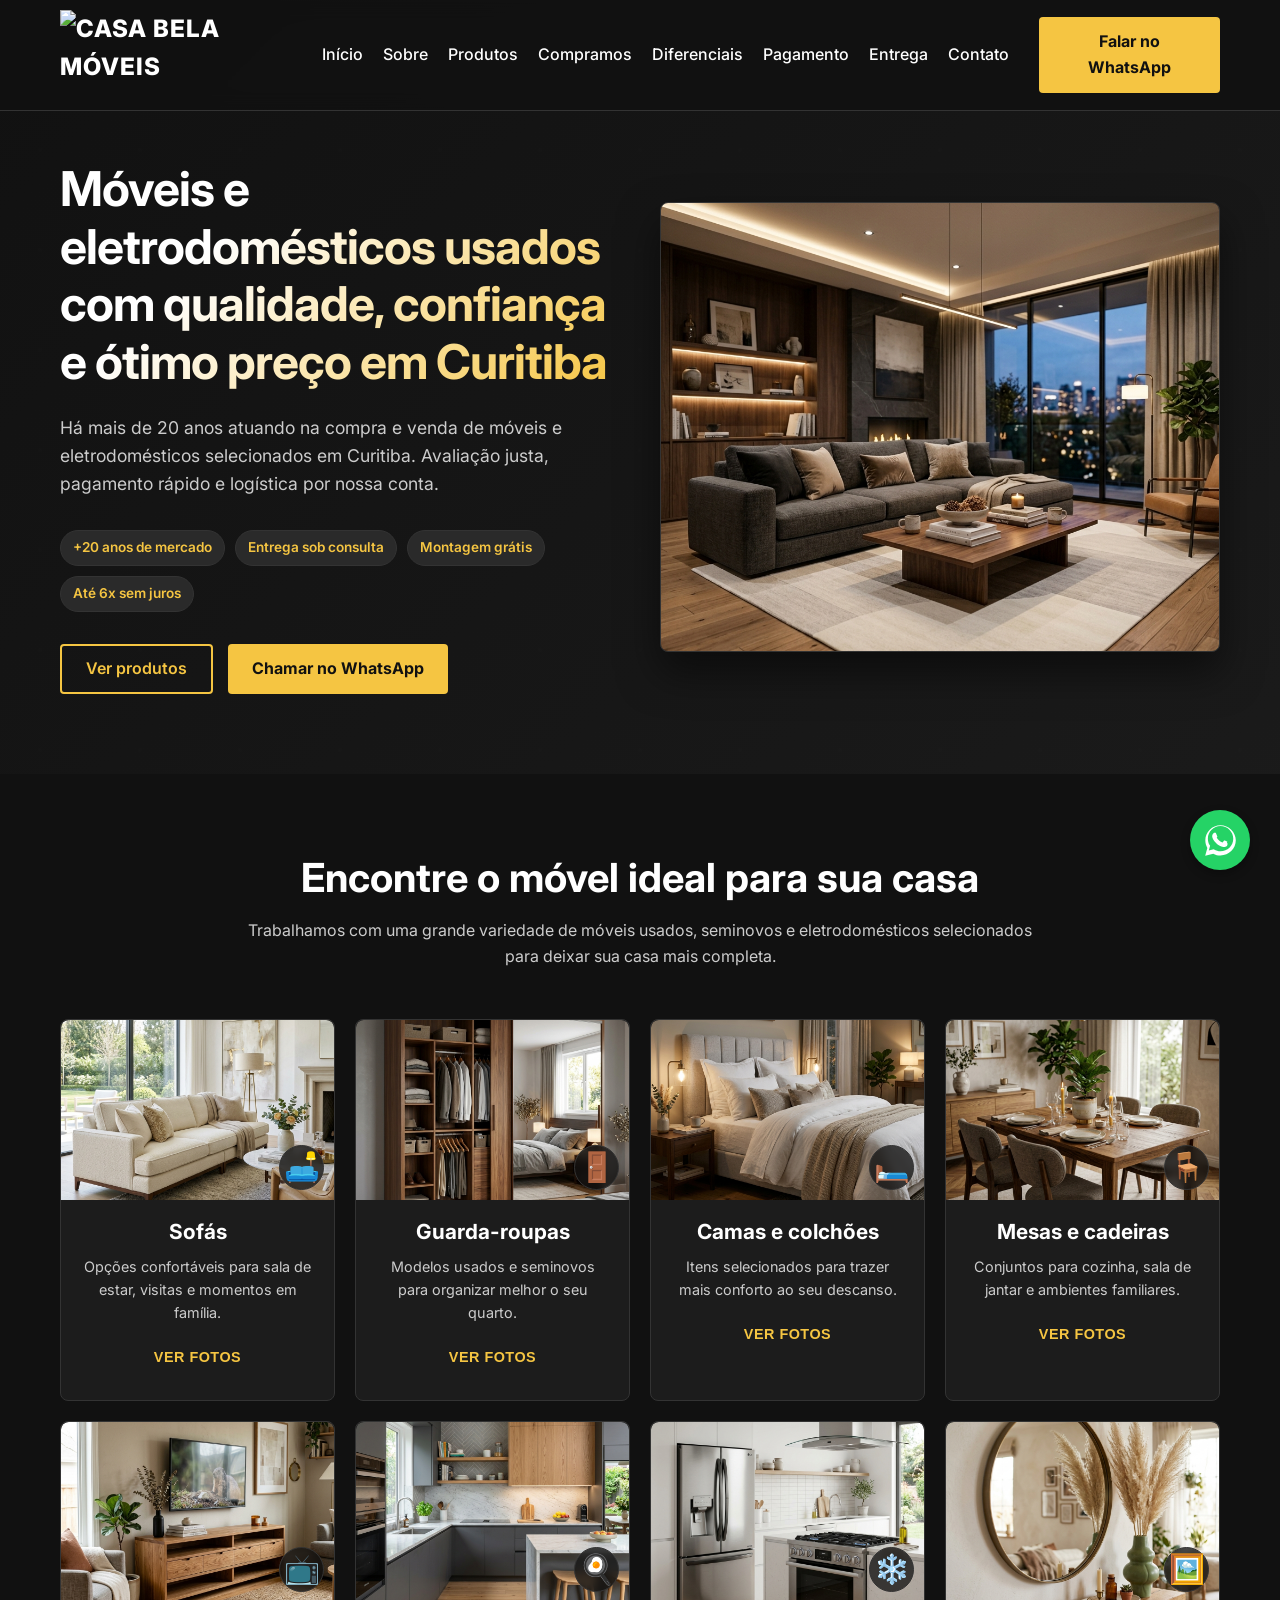
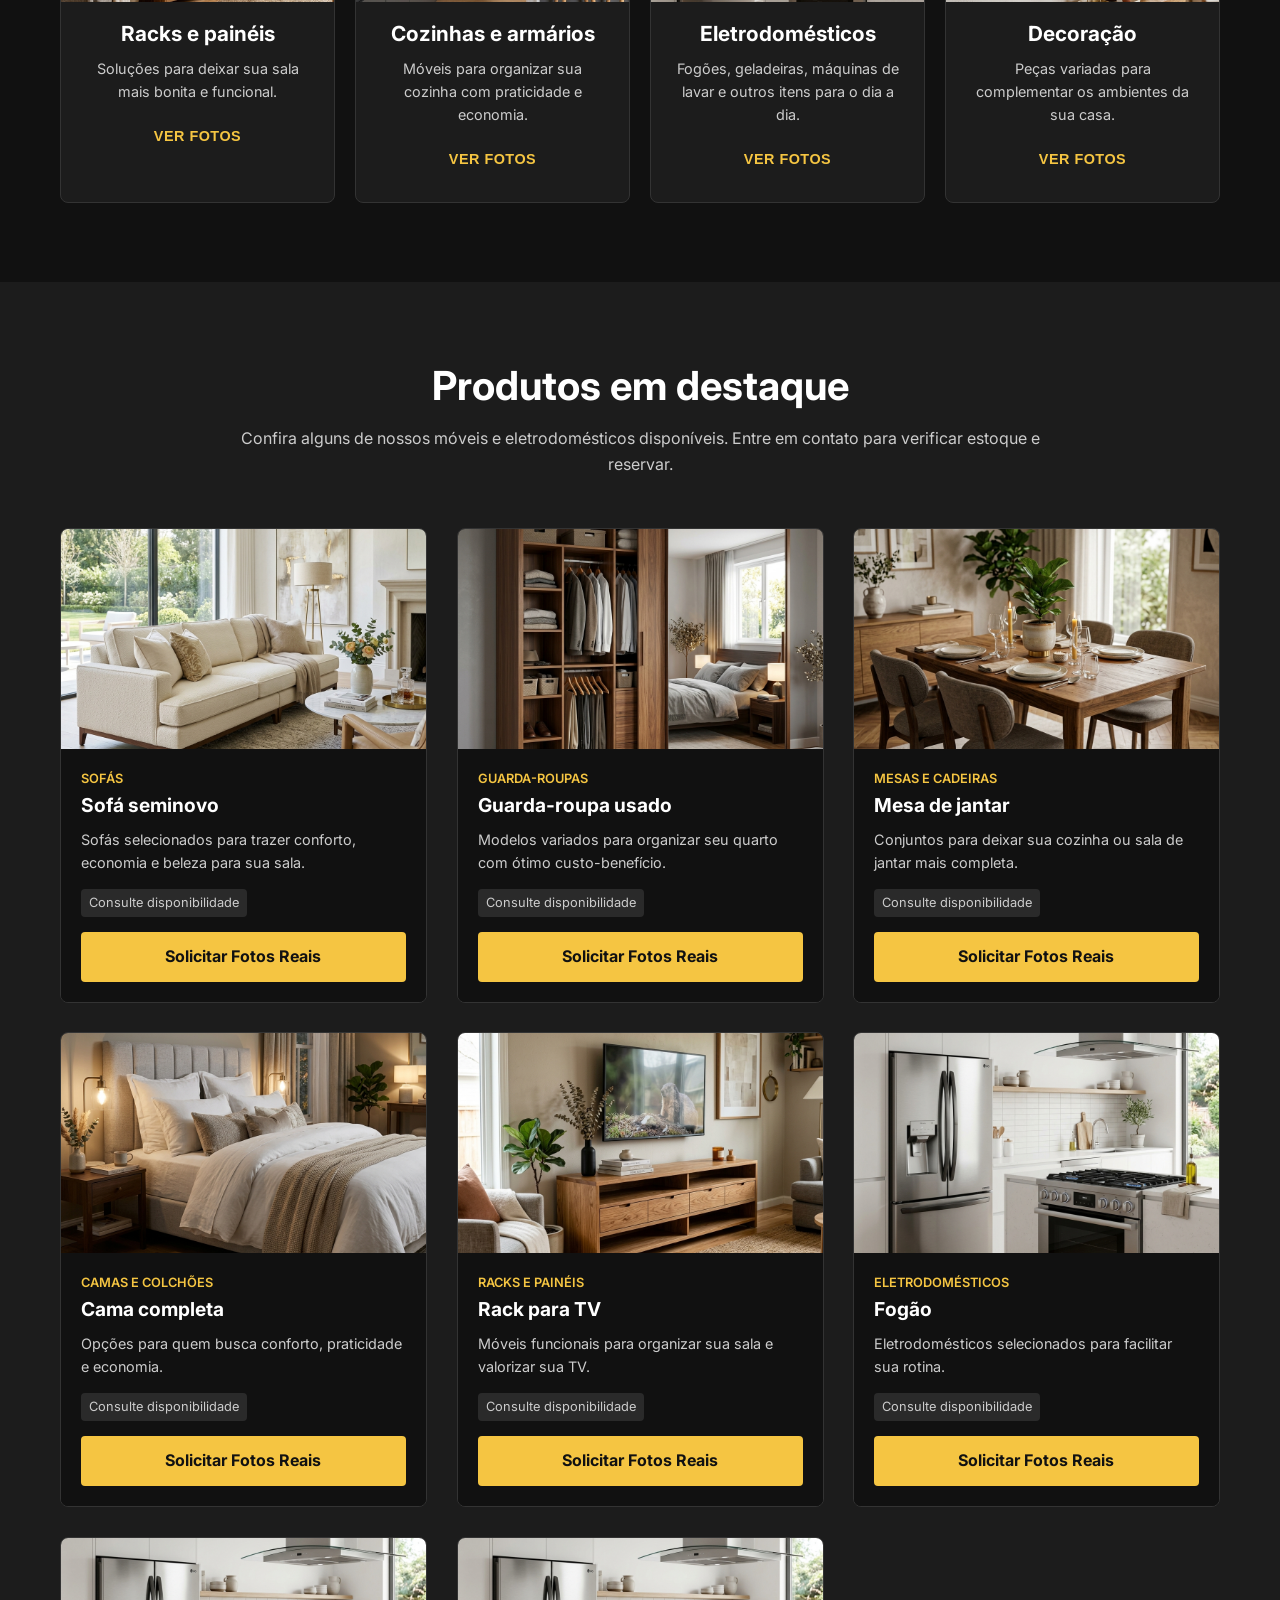
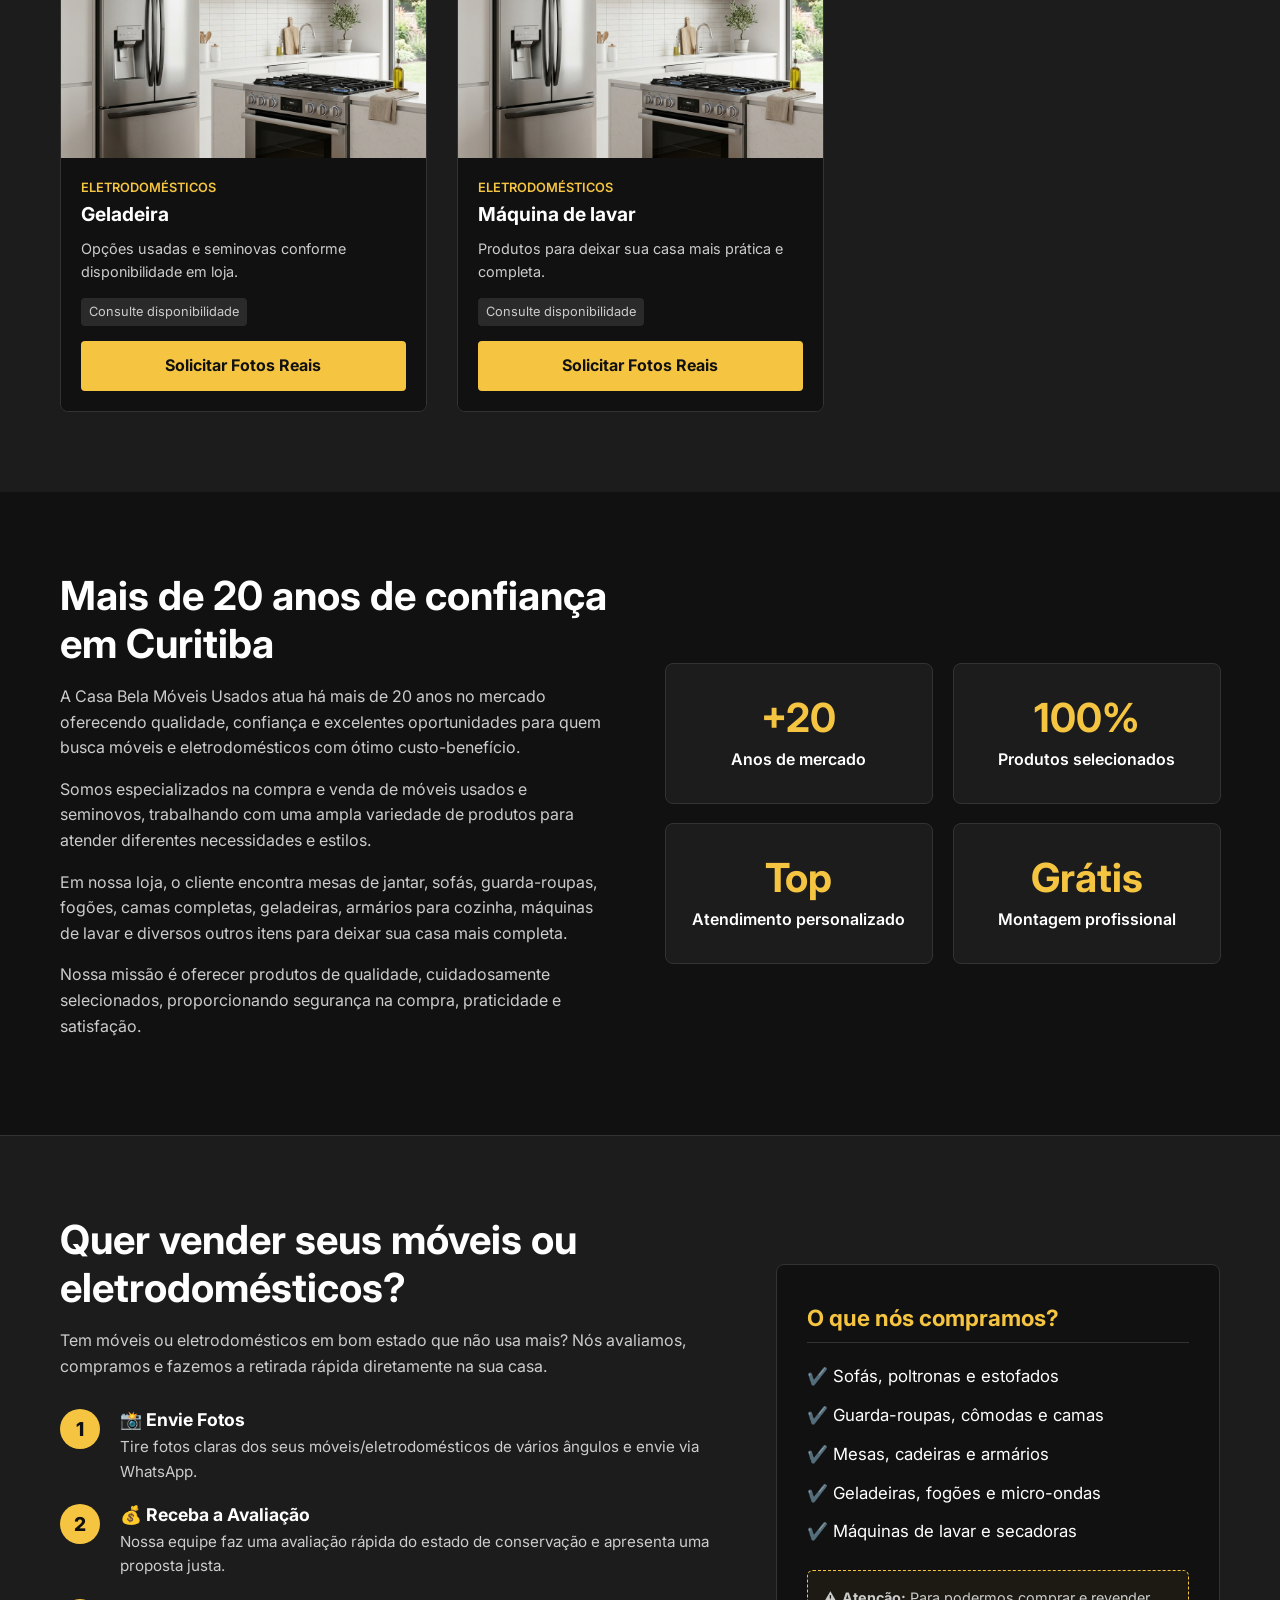
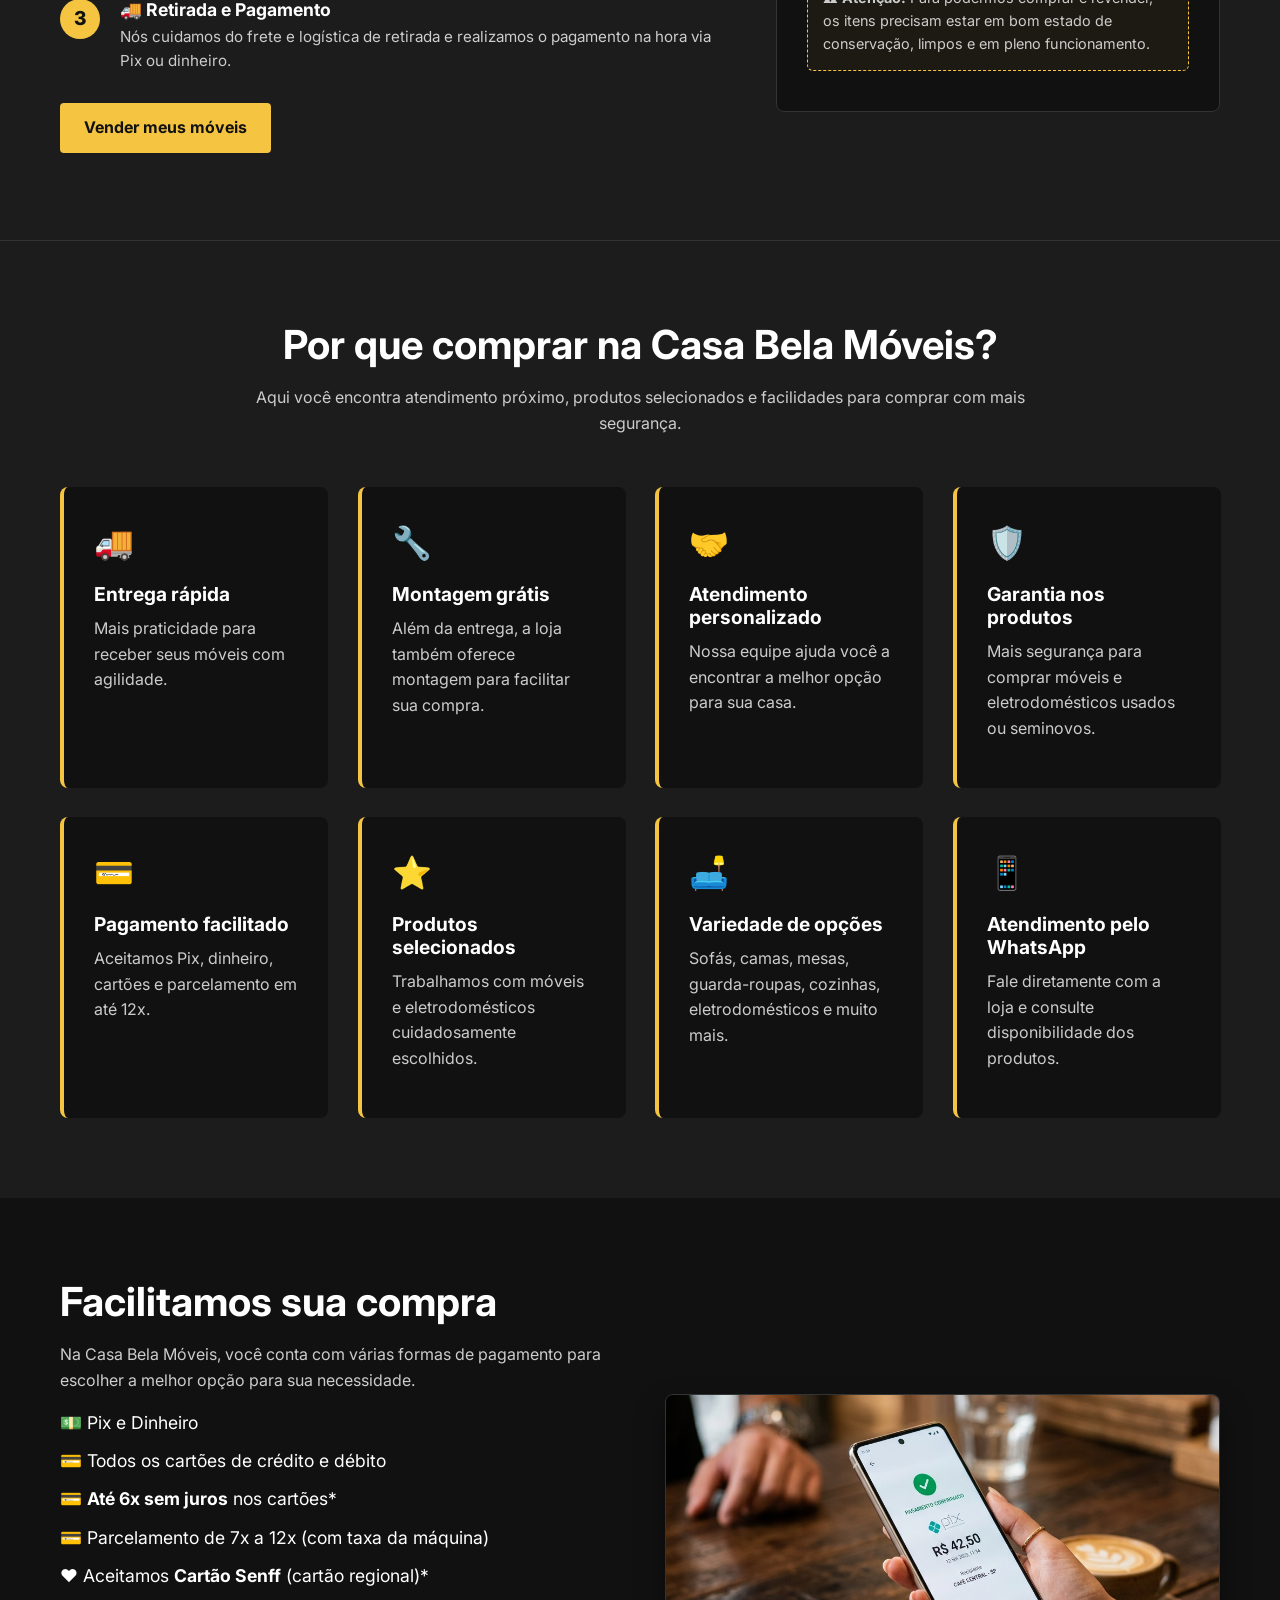
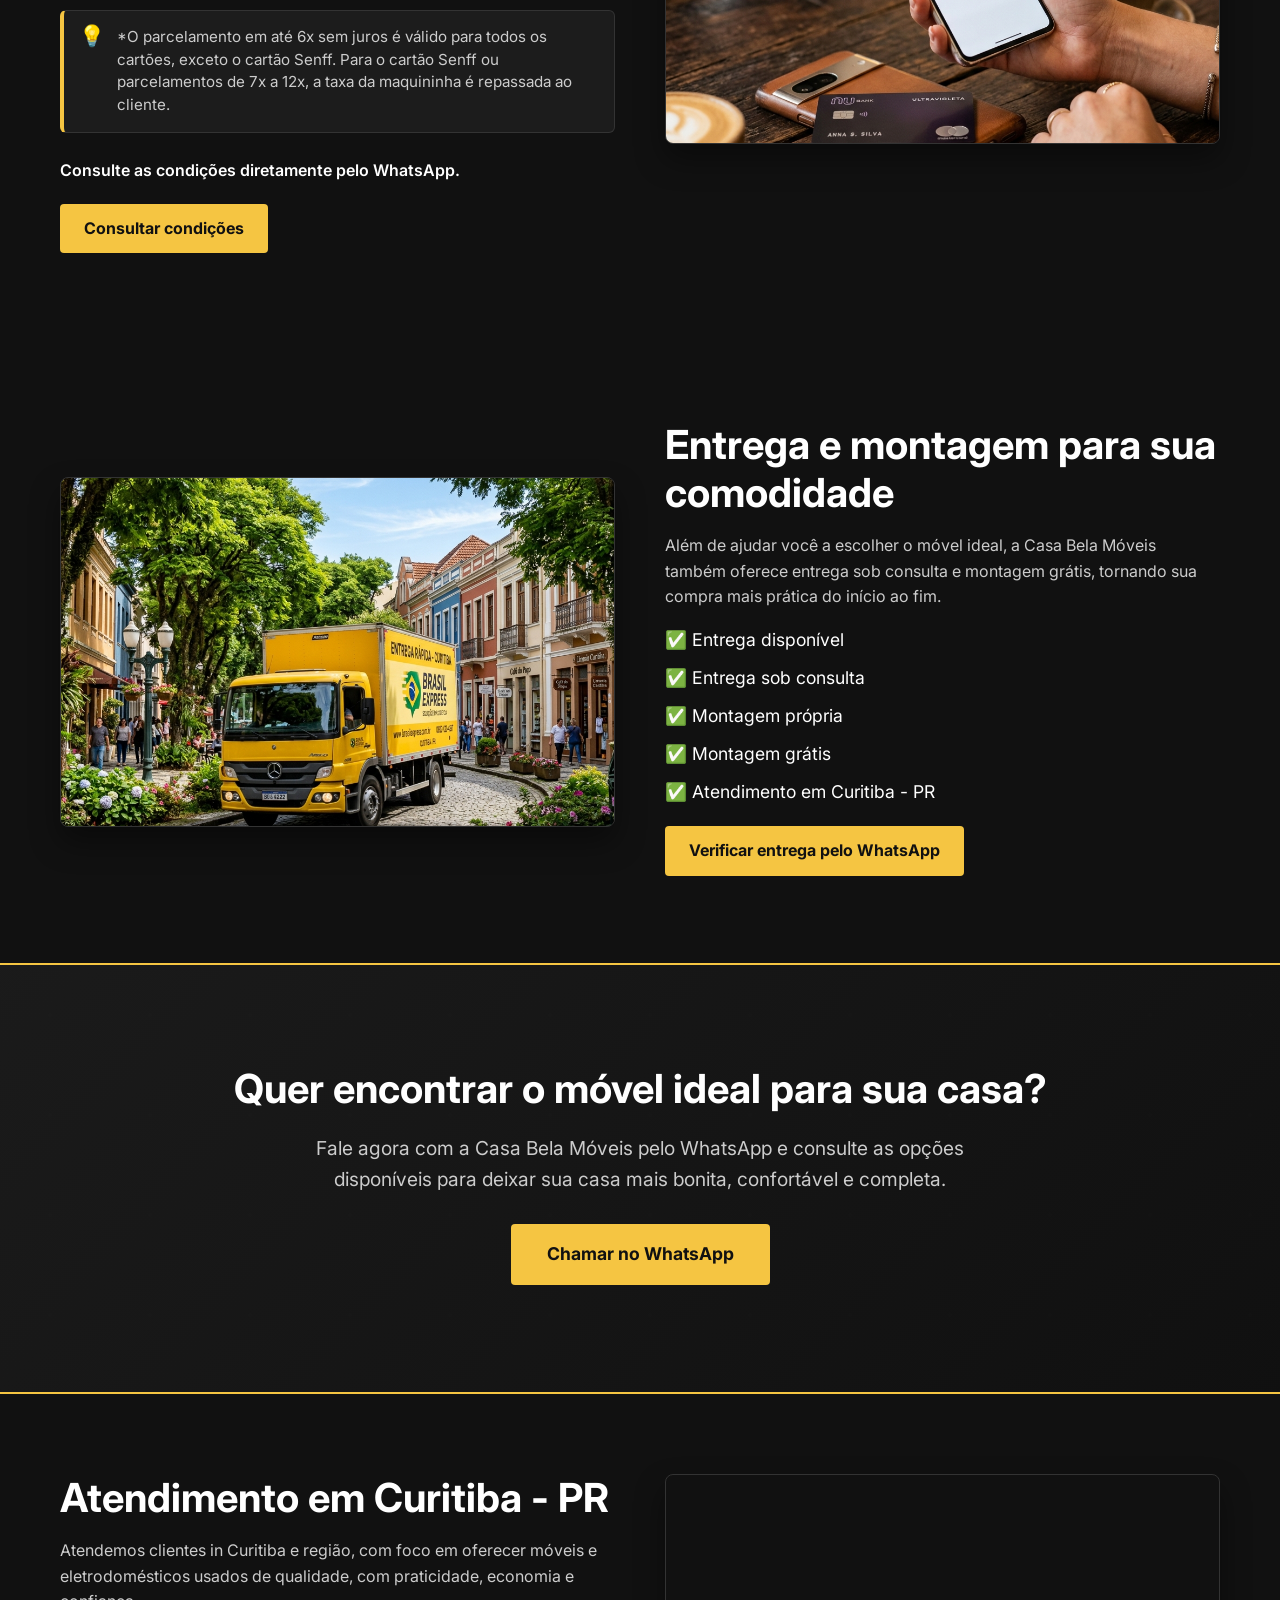
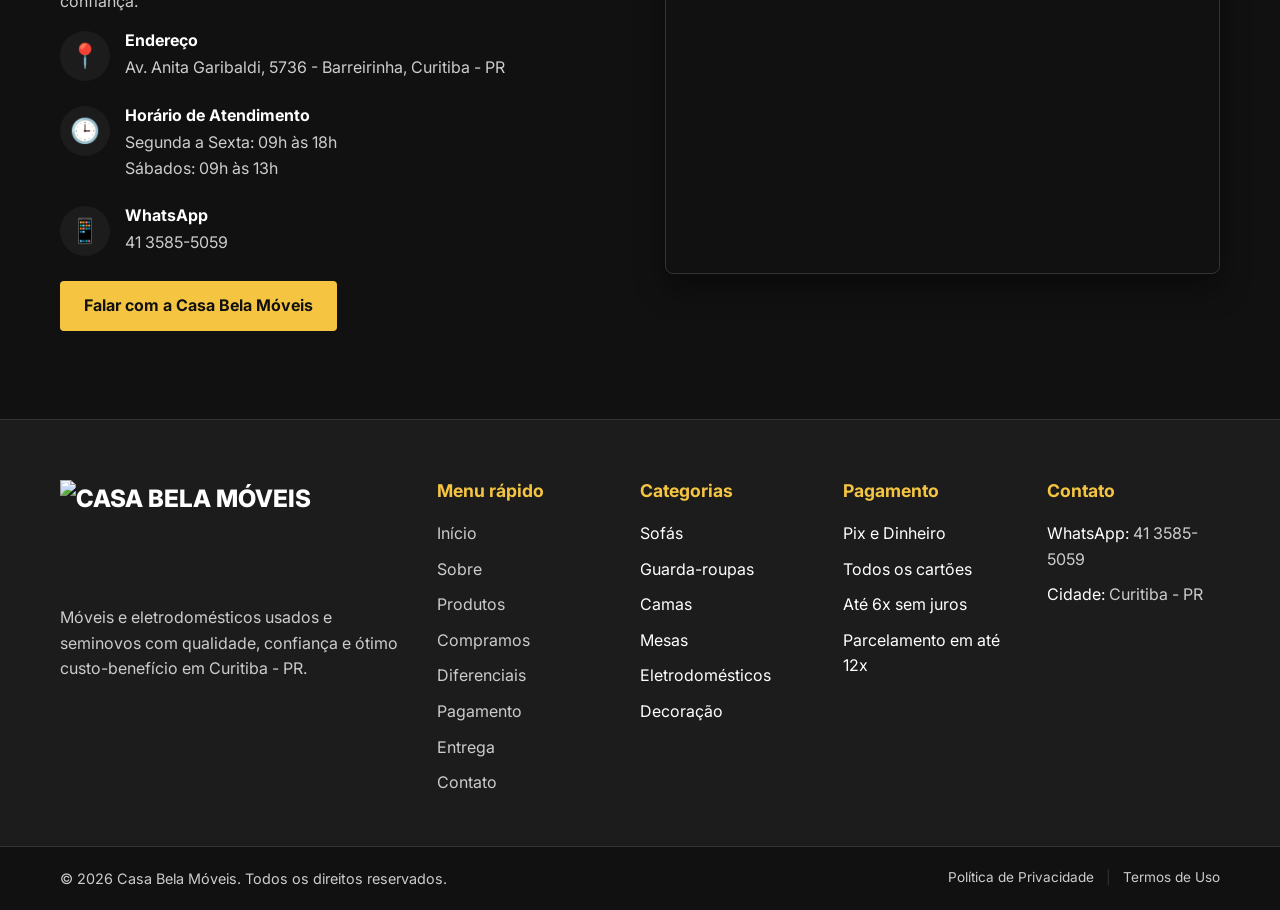
==== commit 80fbabfe: "revert: restore original simple text footer layout, maintaining updated phone and clickable maps lin" ====
--- a/index.html
+++ b/index.html
@@ -368,37 +368,9 @@
 
             <div class="footer-col">
                 <h4>Contato</h4>
-                <ul class="footer-contact-list">
-                    <li>
-                        <a href="#" data-mensagem="Olá, vim pelo site da Casa Bela Móveis e gostaria de tirar uma dúvida." target="_blank" aria-label="WhatsApp">
-                            <svg xmlns="http://www.w3.org/2000/svg" viewBox="0 0 448 512" fill="currentColor"><path d="M380.9 97.1C339 55.1 283.2 32 223.9 32c-122.4 0-222 99.6-222 222 0 39.1 10.2 77.3 29.6 111L0 480l117.7-30.9c32.4 17.7 68.9 27 106.1 27h.1c122.3 0 224.1-99.6 224.1-222 0-59.3-25.2-115-67.1-157zM223.9 413.2c-33.2 0-65.7-8.9-94-25.7l-6.7-4-69.8 18.3L72 334.1l-4.4-7c-18.5-29.4-28.2-63.3-28.2-98.2 0-101.7 82.8-184.5 184.6-184.5 49.3 0 95.6 19.2 130.4 54.1 34.8 34.9 56.2 81.2 56.1 130.5 0 101.8-84.9 184.2-186.6 184.2zm101.2-138.2c-5.5-2.8-32.8-16.2-37.9-18-5.1-1.9-8.8-2.8-12.5 2.8-3.7 5.6-14.3 18-17.6 21.8-3.2 3.7-6.5 4.2-12 1.4-32.6-16.3-54-29.1-75.5-66-2.1-3.6 2.1-3.2 7.5-14.1 1.8-3.7.9-6.9-.5-9.7-1.4-2.8-12.5-30.1-17.1-41.2-4.5-10.8-9.1-9.3-12.5-9.5-3.2-.2-6.9-.2-10.6-.2-3.7 0-9.7 1.4-14.8 6.9-5.1 5.6-19.4 19-19.4 46.3 0 27.3 19.9 53.7 22.6 57.4 2.8 3.7 39.1 59.7 94.8 83.8 35.2 15.2 49 16.5 66.6 13.9 10.7-1.6 32.8-13.4 37.4-26.4 4.6-13 4.6-24.1 3.2-26.4-1.3-2.5-5-3.9-10.5-6.6z"/></svg>
-                            <span>41 3585-5059</span>
-                        </a>
-                    </li>
-                    <li>
-                        <a href="https://www.instagram.com/belacasamoveisusados/" target="_blank" aria-label="Instagram">
-                            <svg xmlns="http://www.w3.org/2000/svg" viewBox="0 0 448 512" fill="currentColor"><path d="M224.1 141c-63.6 0-114.9 51.3-114.9 114.9s51.3 114.9 114.9 114.9S339 319.5 339 255.9 287.7 141 224.1 141zm0 189.6c-41.1 0-74.7-33.5-74.7-74.7s33.5-74.7 74.7-74.7 74.7 33.5 74.7 74.7-33.6 74.7-74.7 74.7zm146.4-194.3c0 14.9-12 26.8-26.8 26.8-14.9 0-26.8-12-26.8-26.8s12-26.8 26.8-26.8 26.8 12 26.8 26.8zm76.1 27.2c-1.7-35.9-9.9-67.7-36.2-93.9-26.2-26.2-58-34.4-93.9-36.2-37-2.1-147.9-2.1-184.9 0-35.8 1.7-67.6 9.9-93.9 36.1s-34.4 58-36.2 93.9c-2.1 37-2.1 147.9 0 184.9 1.7 35.9 9.9 67.7 36.2 93.9s58 34.4 93.9 36.2c37 2.1 147.9 2.1 184.9 0 35.9-1.7 67.7-9.9 93.9-36.2 26.2-26.2 34.4-58 36.2-93.9 2.1-37 2.1-147.8 0-184.8zM398.8 388c-7.8 19.6-22.9 34.7-42.6 42.5-29.5 11.7-99.5 9-132.1 9s-102.7 2.6-132.1-9c-19.6-7.8-34.7-22.9-42.5-42.6-11.7-29.5-9-99.5-9-132.1s-2.6-102.7 9-132.1c7.8-19.6 22.9-34.7 42.6-42.5 29.5-11.7 99.5-9 132.1-9s102.7-2.6 132.1 9c19.6 7.8 34.7 22.9 42.5 42.6 11.7 29.5 9 99.5 9 132.1s2.7 102.7-9 132.1z"/></svg>
-                            <span>@belacasamoveisusados</span>
-                        </a>
-                    </li>
-                    <li>
-                        <a href="https://www.facebook.com/@belacasamoveisusados" target="_blank" aria-label="Facebook">
-                            <svg xmlns="http://www.w3.org/2000/svg" viewBox="0 0 320 512" fill="currentColor"><path d="M80 299.3V256H12v-54.7h68v-40.5c0-67.9 41.4-104.9 102.2-104.9 29.1 0 54.2 2.2 61.5 3.2v71.3h-42.2c-32.9 0-39.3 15.6-39.3 38.6V201.3h79l-10.3 54.7h-68.7v254.7H80z"/></svg>
-                            <span>@belacasamoveisusados</span>
-                        </a>
-                    </li>
-                    <li>
-                        <a href="mailto:moveisbelacasa9@gmail.com" aria-label="Email">
-                            <svg xmlns="http://www.w3.org/2000/svg" viewBox="0 0 512 512" fill="currentColor"><path d="M48 64C21.5 64 0 85.5 0 112c0 15.1 7.1 29.3 19.2 38.4L236.8 313.6c11.4 8.5 27 8.5 38.4 0L492.8 150.4c12.1-9.1 19.2-23.3 19.2-38.4c0-26.5-21.5-48-48-48H48zM0 176V384c0 35.3 28.7 64 64 64H448c35.3 0 64-28.7 64-64V176L294.4 339.2c-22.8 17.1-54 17.1-76.8 0L0 176z"/></svg>
-                            <span>moveisbelacasa9@gmail.com</span>
-                        </a>
-                    </li>
-                    <li>
-                        <a href="https://www.google.com/maps/search/?api=1&query=Bela+Casa+M%C3%B3veis+Usados+Avenida+Anita+Garibaldi+5736+Barreirinha+Curitiba+PR" target="_blank" aria-label="Localização no Google Maps">
-                            <svg xmlns="http://www.w3.org/2000/svg" viewBox="0 0 384 512" fill="currentColor"><path d="M172.268 501.67C26.97 291.031 0 269.413 0 192 0 85.961 85.961 0 192 0s192 85.961 192 192c0 77.413-26.97 99.031-172.268 309.67-9.535 13.774-29.93 13.773-39.464 0zM192 272c44.183 0 80-35.817 80-80s-35.817-80-80-80-80 35.817-80 80 35.817 80 80 80z"/></svg>
-                            <span>Curitiba - PR</span>
-                        </a>
-                    </li>
+                <ul>
+                    <li>WhatsApp: <a href="https://wa.me/554135855059" target="_blank">41 3585-5059</a></li>
+                    <li>Cidade: <a href="https://www.google.com/maps/place/Bela+Casa+M%C3%B3veis+Usados/data=!4m2!3m1!1s0x0:0xef9460cb5a4b3853?sa=X&ved=1t:2428&ictx=111" target="_blank">Curitiba - PR</a></li>
                 </ul>
             </div>
         </div>
--- a/style.css
+++ b/style.css
@@ -1538,8 +1538,26 @@
     height: 28px;
   }
 
+  .contato-info {
+    text-align: center;
+    display: flex;
+    flex-direction: column;
+    align-items: center;
+  }
+
+  .info-box {
+    flex-direction: column;
+    align-items: center;
+    gap: 8px;
+    margin-bottom: 20px;
+  }
+
+  .info-box h4 {
+    margin-bottom: 2px;
+  }
+
   .address-text {
-    font-size: clamp(0.7rem, 2.9vw, 0.95rem);
-  }
-}
-
+    font-size: clamp(0.6rem, 2.8vw, 0.95rem);
+  }
+}
+
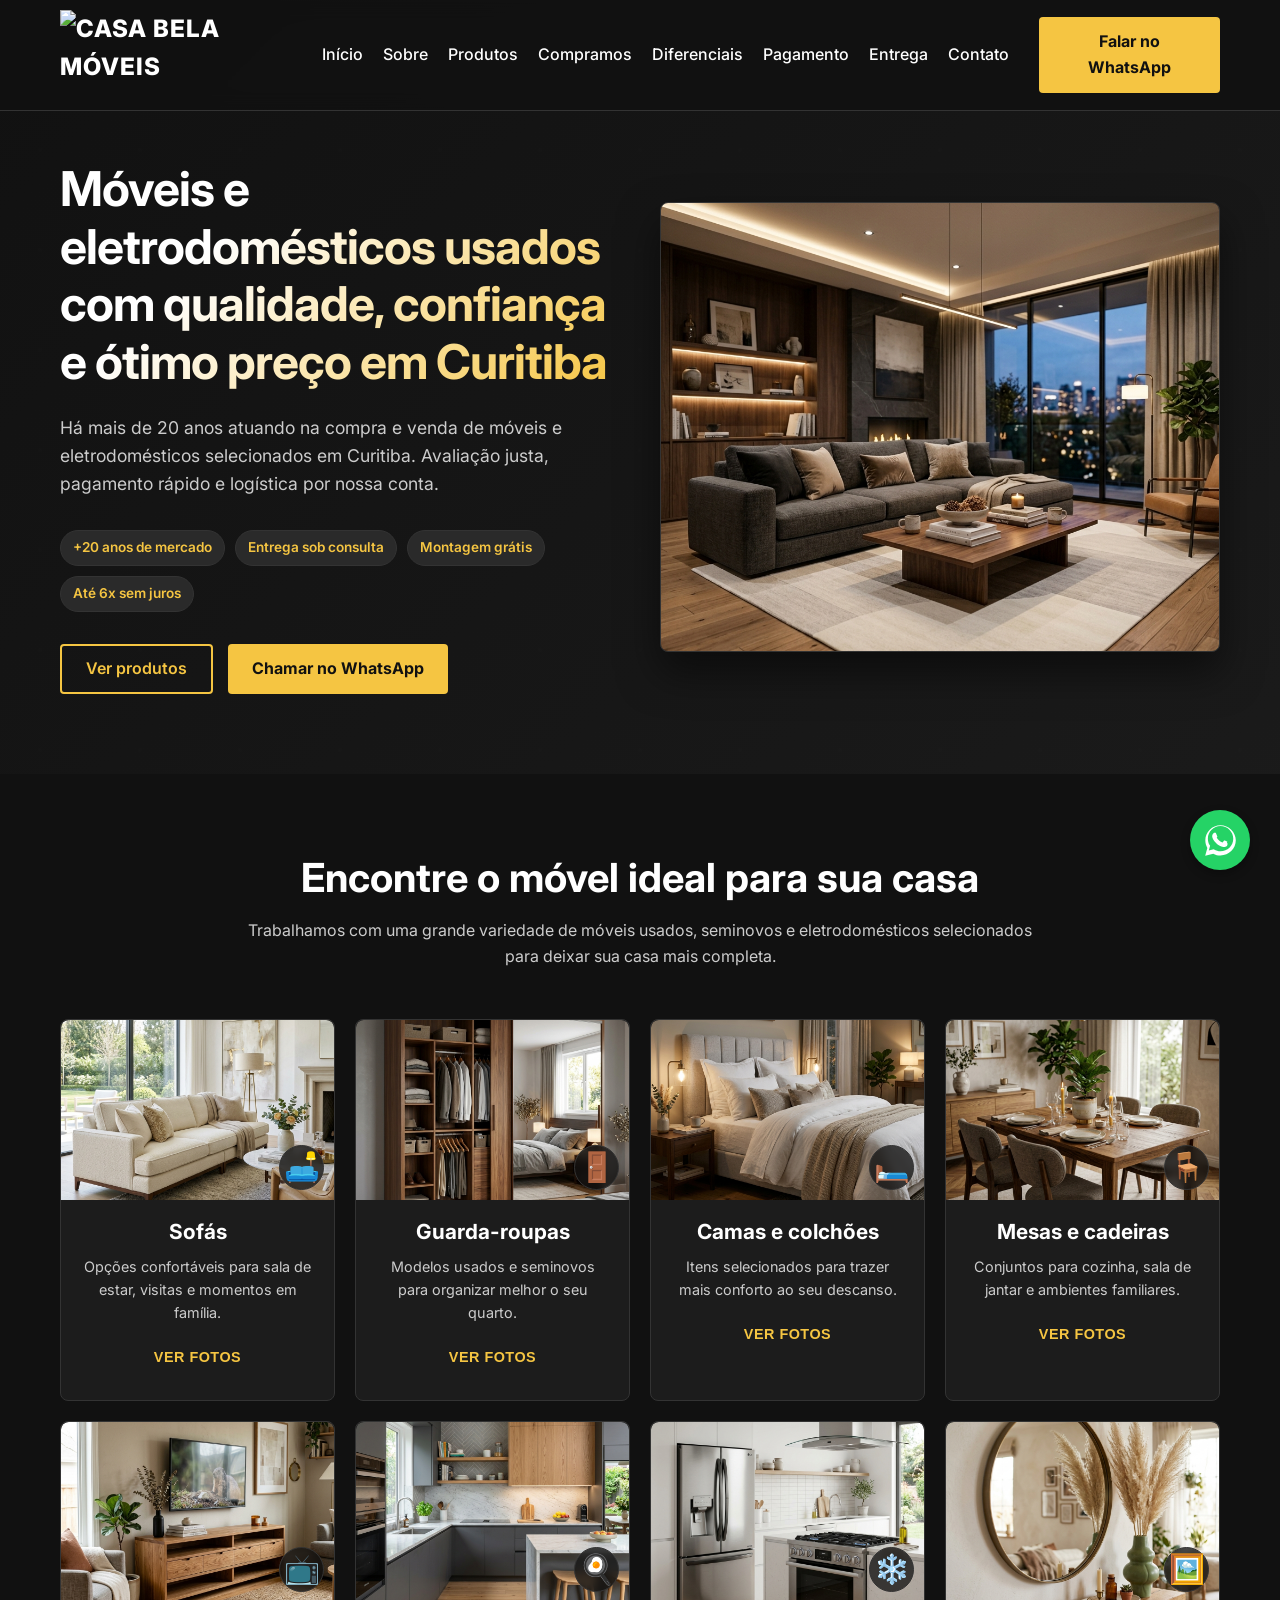
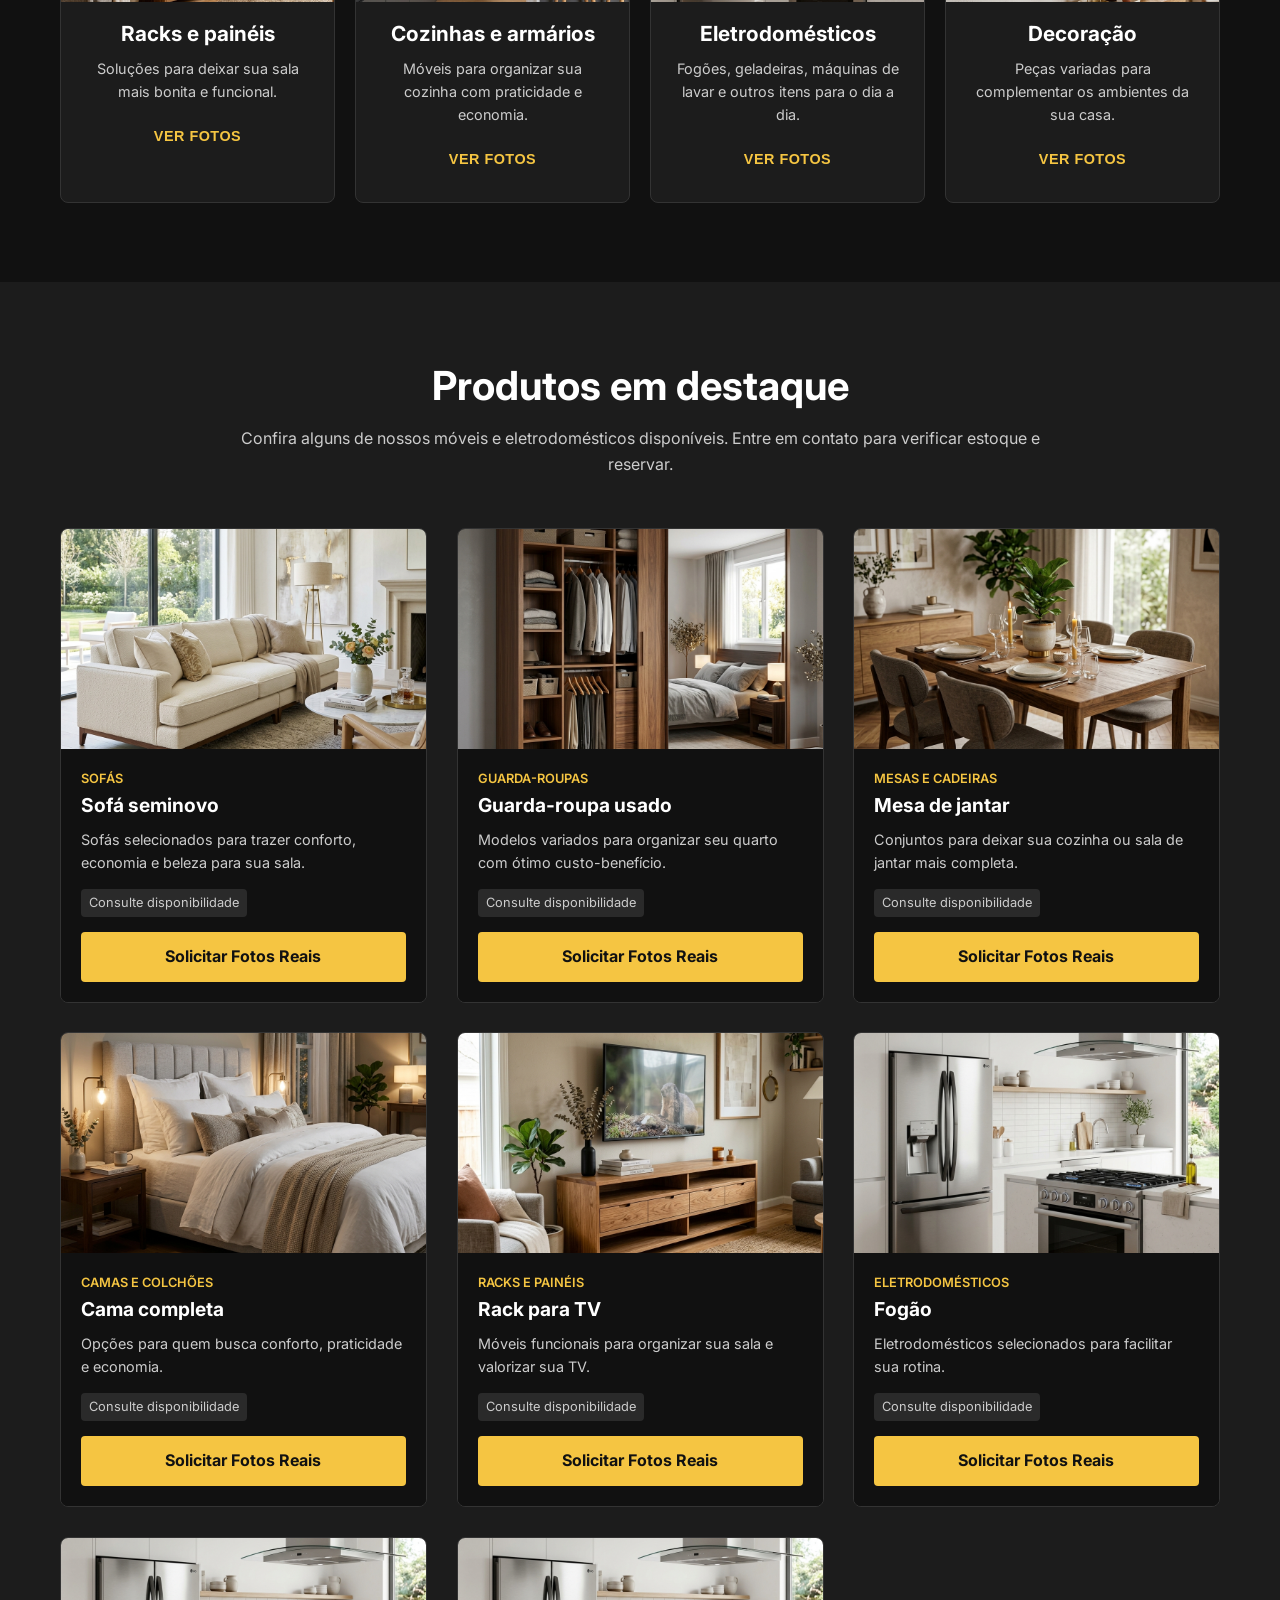
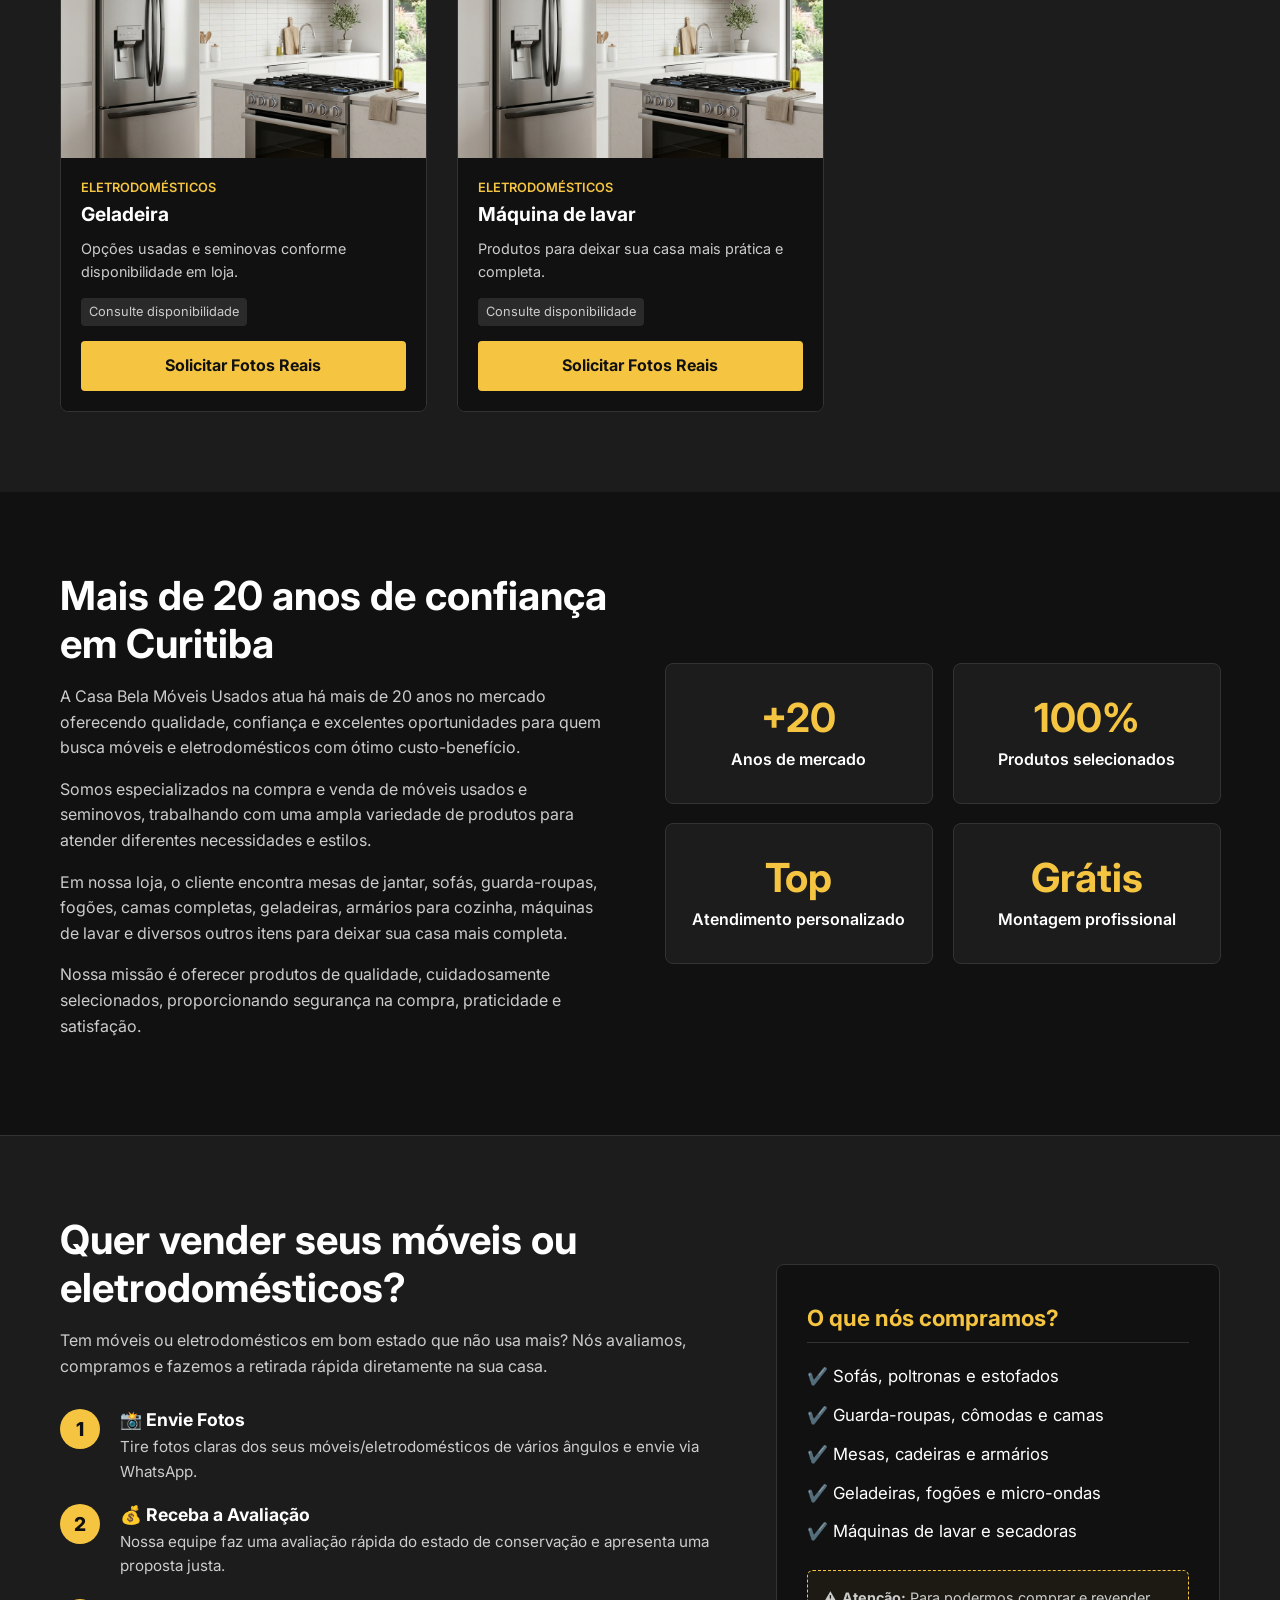
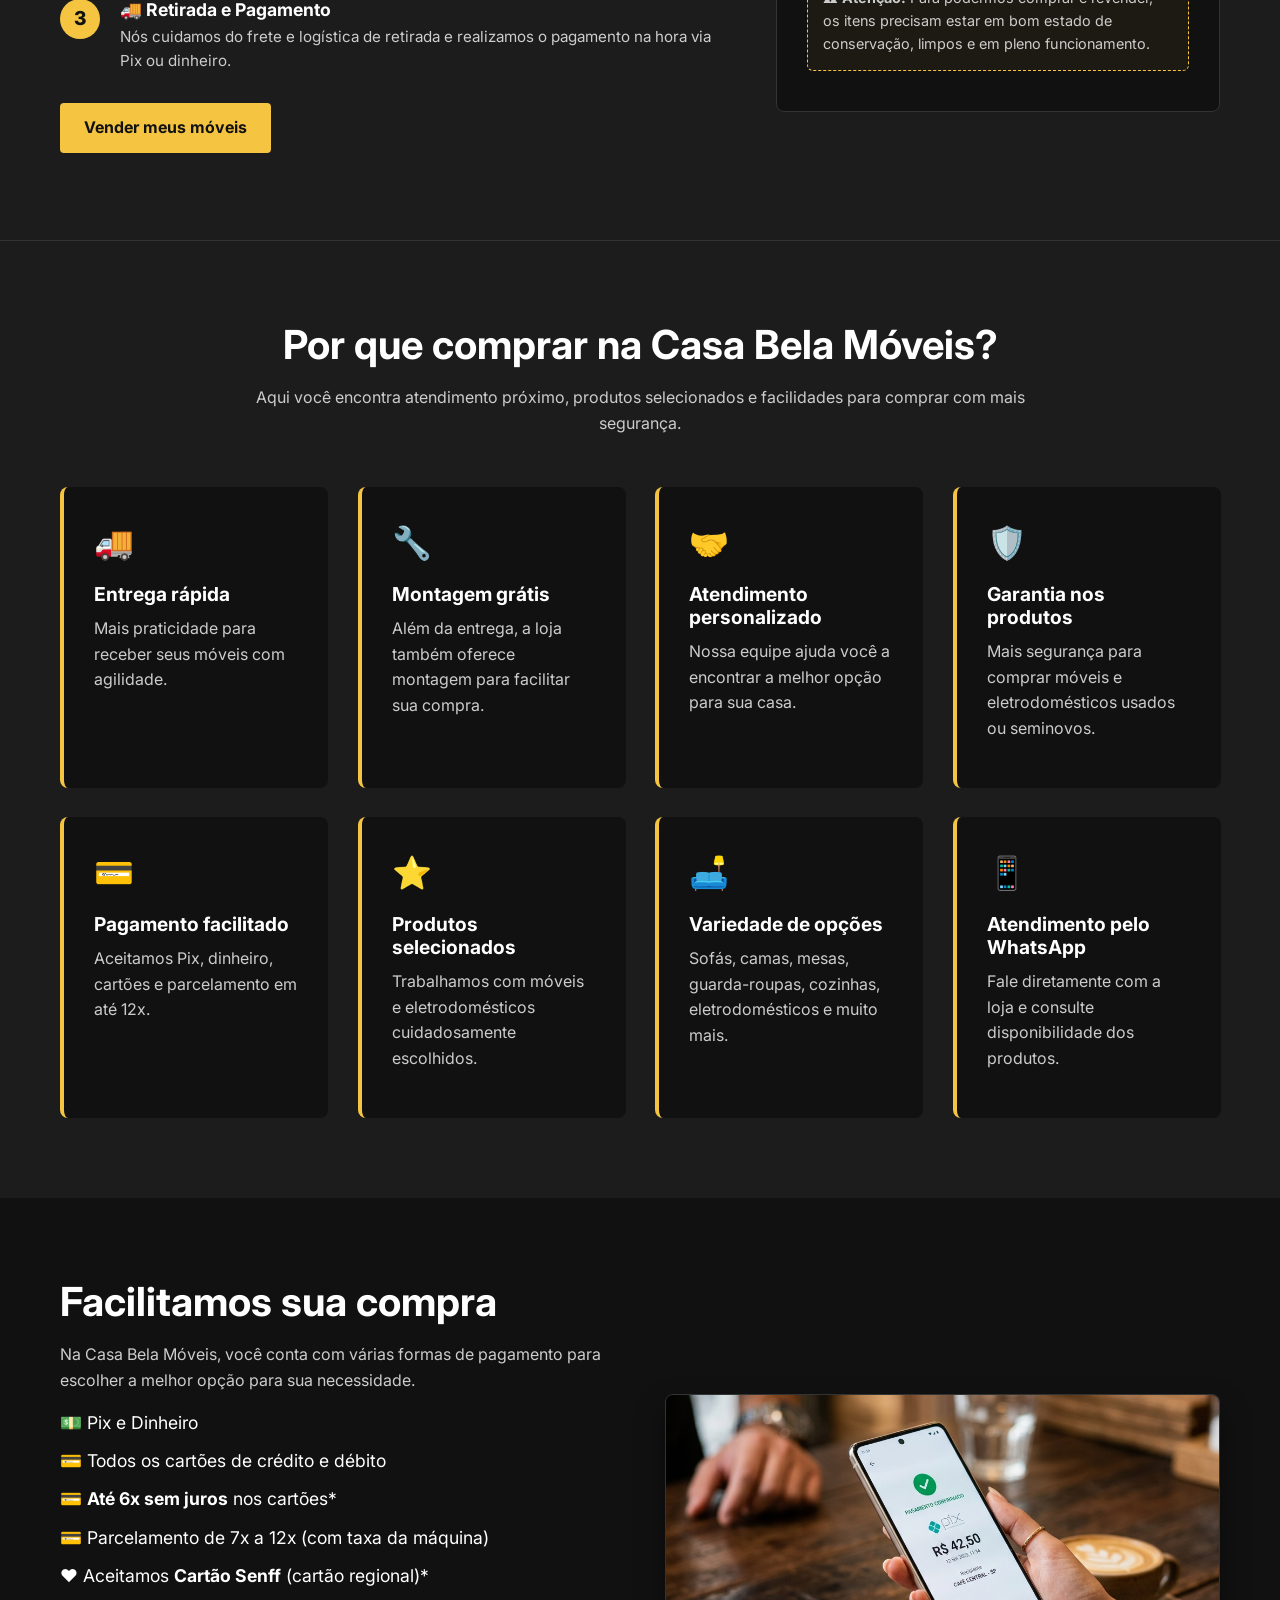
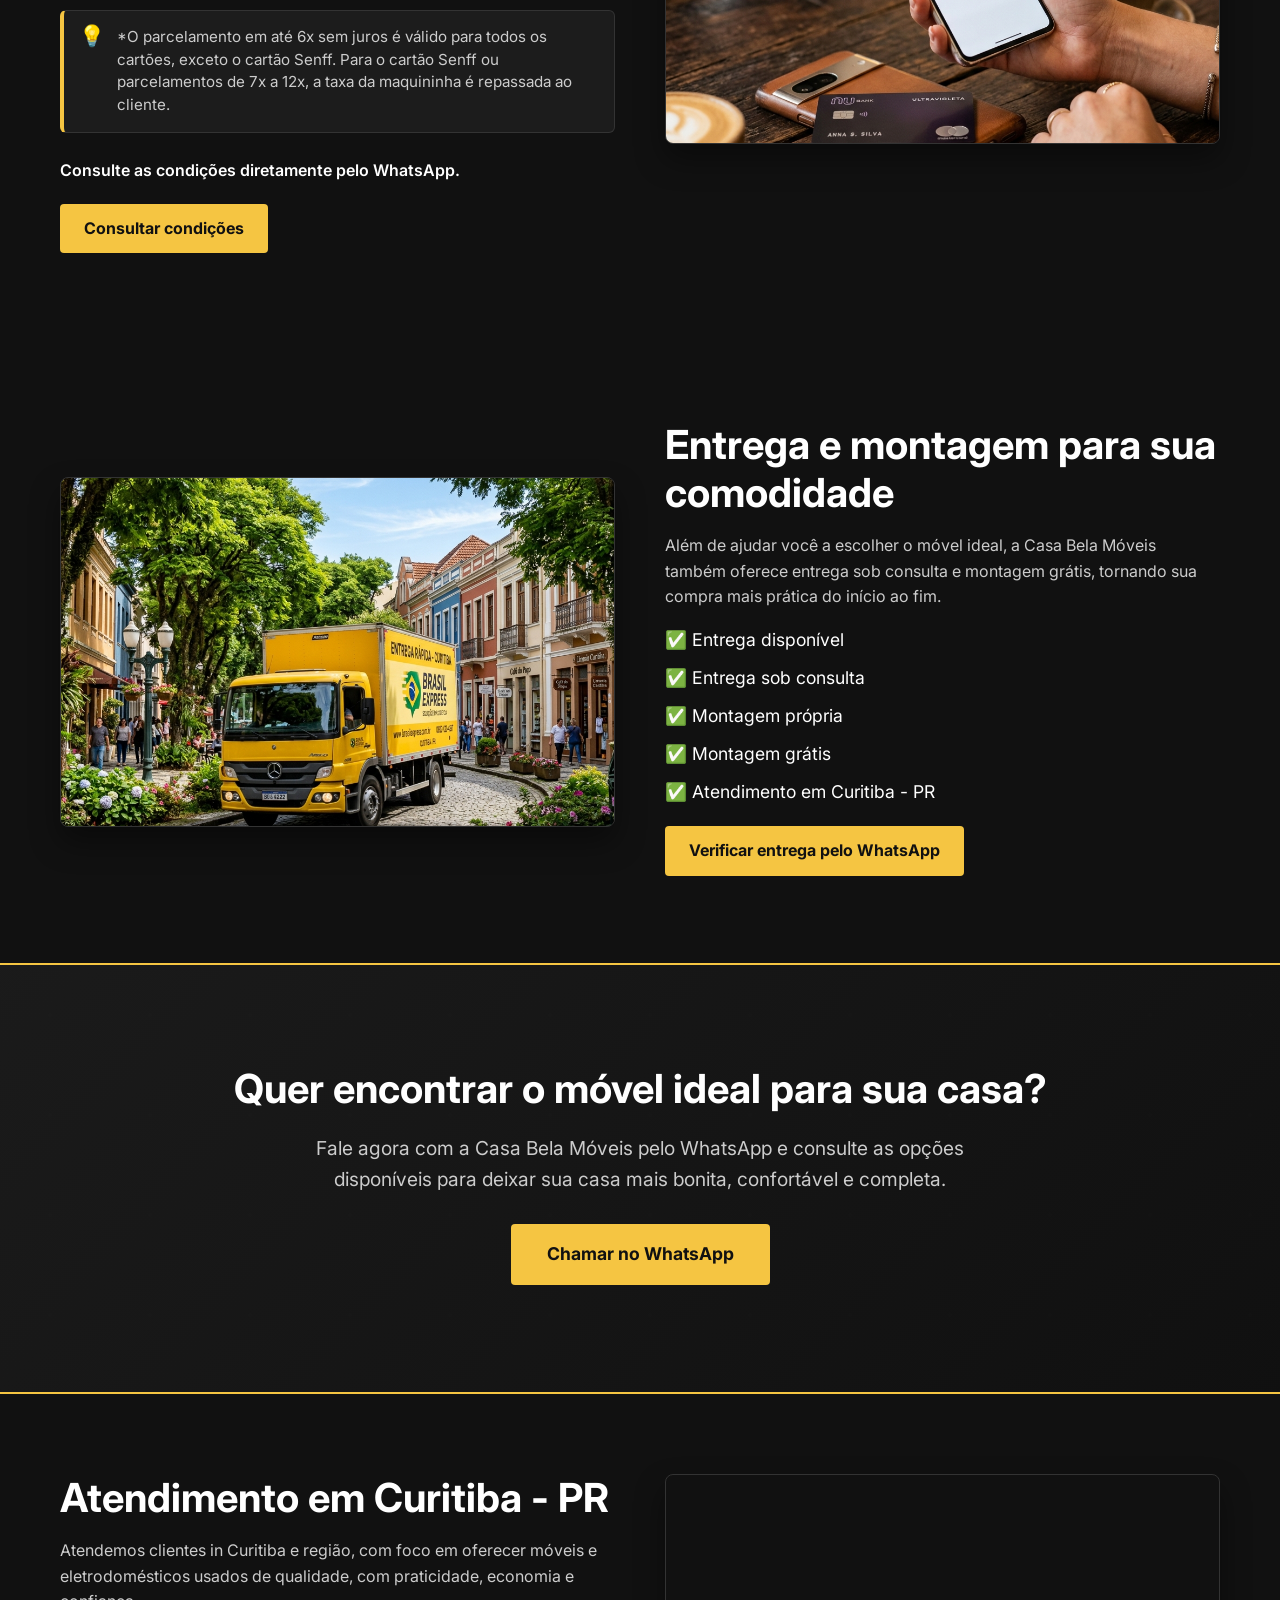
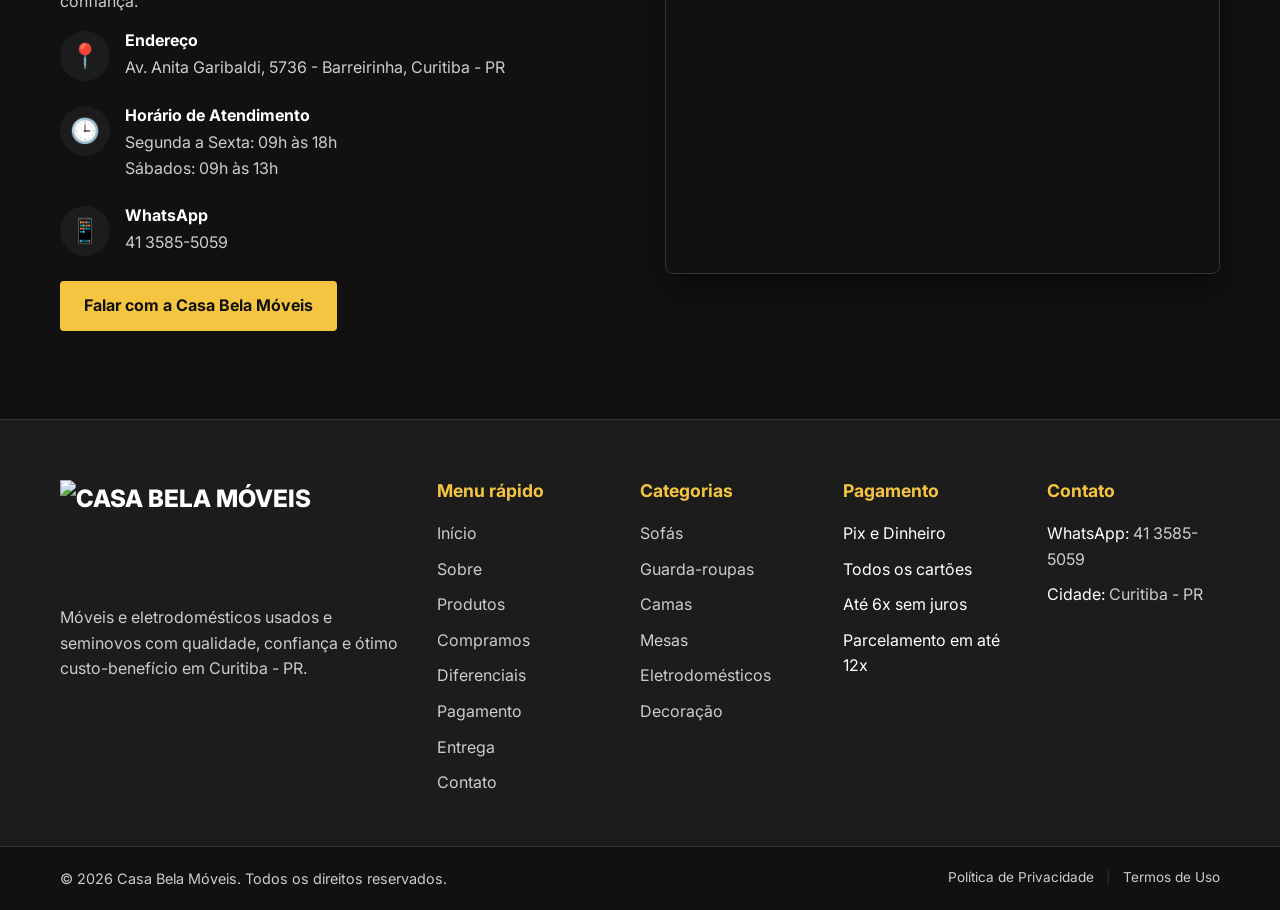
==== commit 3cf39fbd: "feat: make footer categories clickable and trigger smooth scroll to gallery" ====
--- a/index.html
+++ b/index.html
@@ -344,15 +344,15 @@
                 </ul>
             </div>
 
-            <div class="footer-col">
+                        <div class="footer-col">
                 <h4>Categorias</h4>
                 <ul>
-                    <li>Sofás</li>
-                    <li>Guarda-roupas</li>
-                    <li>Camas</li>
-                    <li>Mesas</li>
-                    <li>Eletrodomésticos</li>
-                    <li>Decoração</li>
+                    <li><a href="#categorias" onclick="abrirGaleriaRodape('Sofás'); return false;">Sofás</a></li>
+                    <li><a href="#categorias" onclick="abrirGaleriaRodape('Guarda-roupas'); return false;">Guarda-roupas</a></li>
+                    <li><a href="#categorias" onclick="abrirGaleriaRodape('Camas e colchões'); return false;">Camas</a></li>
+                    <li><a href="#categorias" onclick="abrirGaleriaRodape('Mesas e cadeiras'); return false;">Mesas</a></li>
+                    <li><a href="#categorias" onclick="abrirGaleriaRodape('Eletrodomésticos'); return false;">Eletrodomésticos</a></li>
+                    <li><a href="#categorias" onclick="abrirGaleriaRodape('Decoração'); return false;">Decoração</a></li>
                 </ul>
             </div>
 
--- a/style.css
+++ b/style.css
@@ -1,4 +1,4 @@
-/* Identidade Visual */
+﻿/* Identidade Visual */
 :root {
   --preto-principal: #111111;
   --preto-secundario: #1C1C1C;
@@ -860,6 +860,17 @@
     grid-template-columns: 1fr;
   }
 
+  .contato-info {
+    text-align: left;
+  }
+
+  .info-box {
+    display: flex;
+    flex-direction: row;
+    align-items: flex-start;
+    text-align: left;
+  }
+
   .hero-container {
     grid-template-columns: 1fr;
     grid-template-rows: auto auto auto;
@@ -898,6 +909,16 @@
 
   .footer-about {
     grid-column: span 2;
+    text-align: left;
+  }
+
+  .footer-col {
+    text-align: left;
+  }
+
+  .logo-img-footer {
+    margin-left: 0;
+    margin-right: auto;
   }
 }
 
@@ -1499,23 +1520,12 @@
 /* RESPONSIVIDADE COMPLEMENTAR PARA MOBILE */
 @media (max-width: 576px) {
   .footer-container {
-    grid-template-columns: 1fr;
-    gap: 35px;
-    text-align: center;
+    grid-template-columns: 1fr 1fr;
+    gap: 30px;
   }
 
   .footer-about {
-    grid-column: span 1;
-  }
-
-  .logo-img-footer {
-    margin: 0 auto 15px;
-  }
-
-  .footer-contact-list li,
-  .footer-contact-list li a,
-  .footer-contact-list li .footer-static-item {
-    justify-content: center;
+    grid-column: span 2;
   }
 
   .vender-info-card {
@@ -1538,26 +1548,19 @@
     height: 28px;
   }
 
-  .contato-info {
-    text-align: center;
-    display: flex;
-    flex-direction: column;
-    align-items: center;
-  }
-
   .info-box {
-    flex-direction: column;
-    align-items: center;
-    gap: 8px;
+    gap: 10px;
     margin-bottom: 20px;
   }
 
-  .info-box h4 {
-    margin-bottom: 2px;
+  .info-icon {
+    width: 36px;
+    height: 36px;
+    font-size: 1.1rem;
   }
 
   .address-text {
-    font-size: clamp(0.6rem, 2.8vw, 0.95rem);
-  }
-}
-
+    font-size: clamp(0.5rem, 2.5vw, 0.95rem);
+  }
+}
+
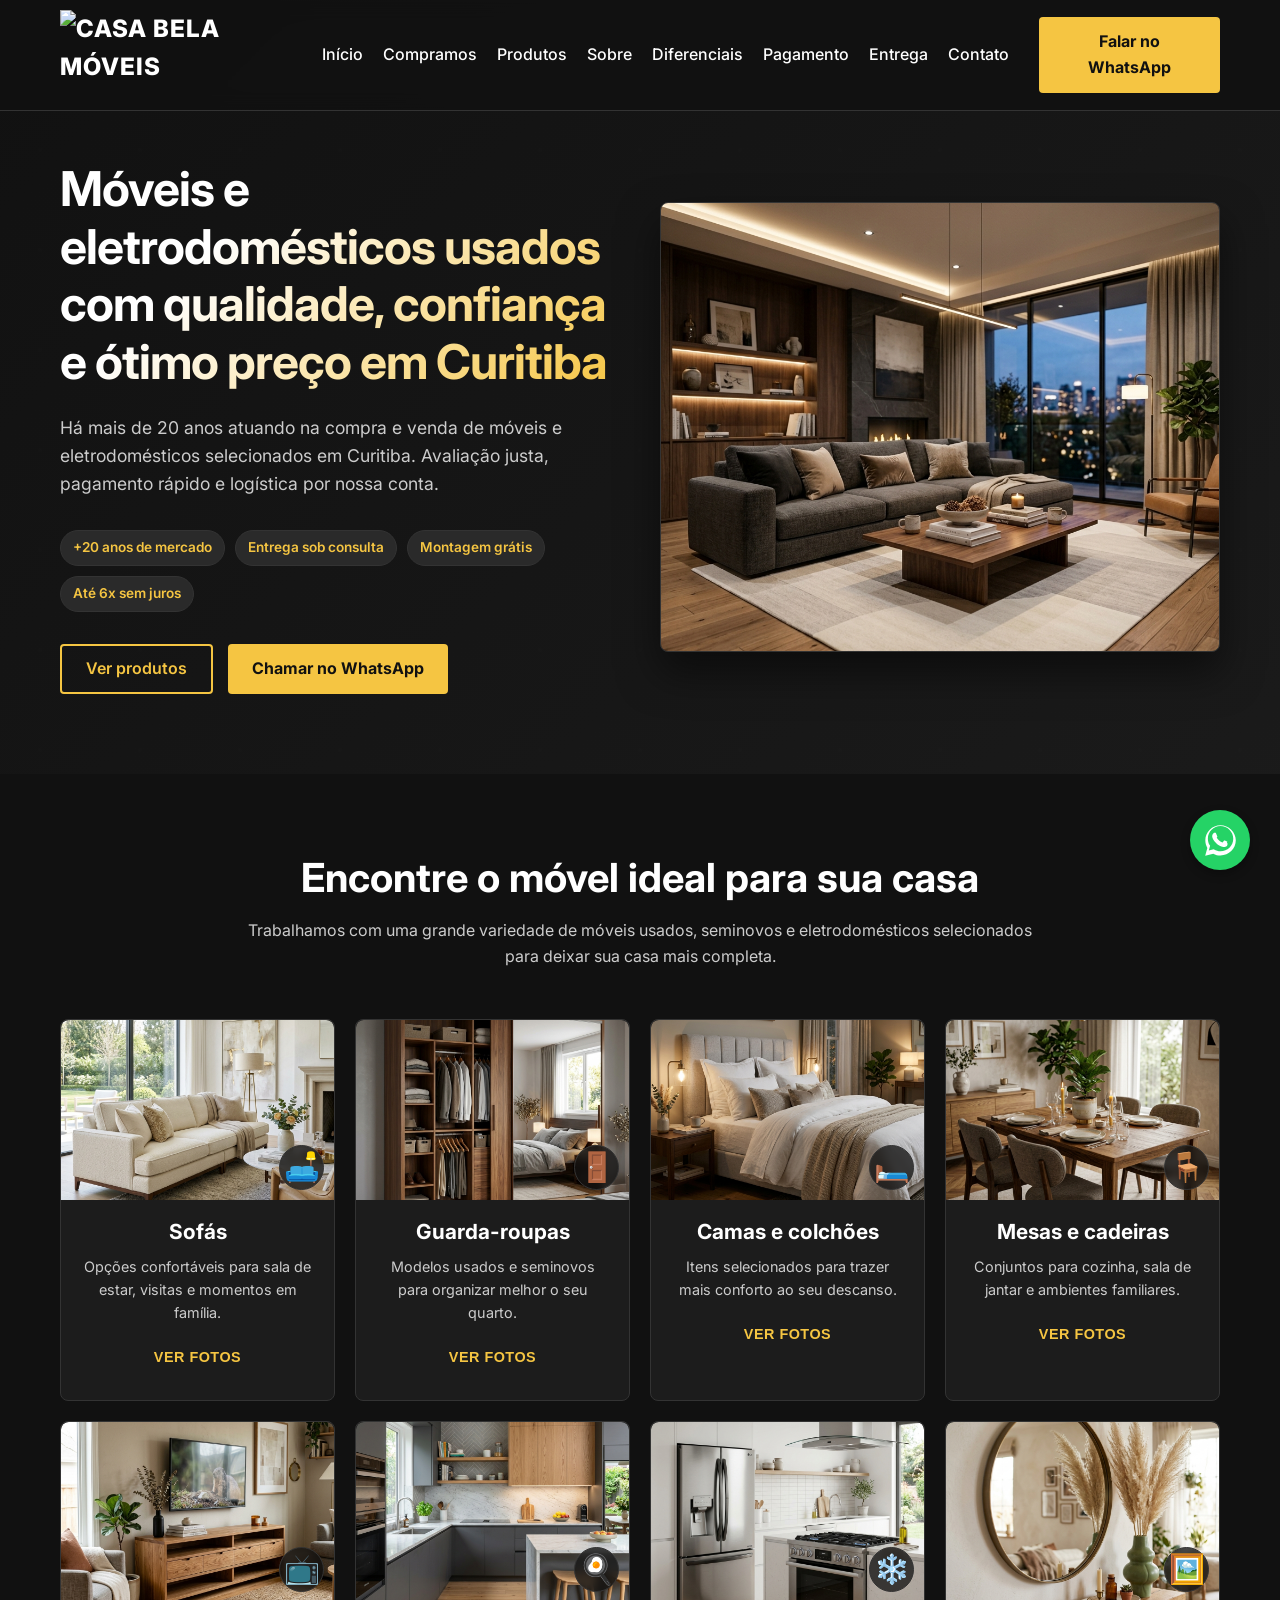
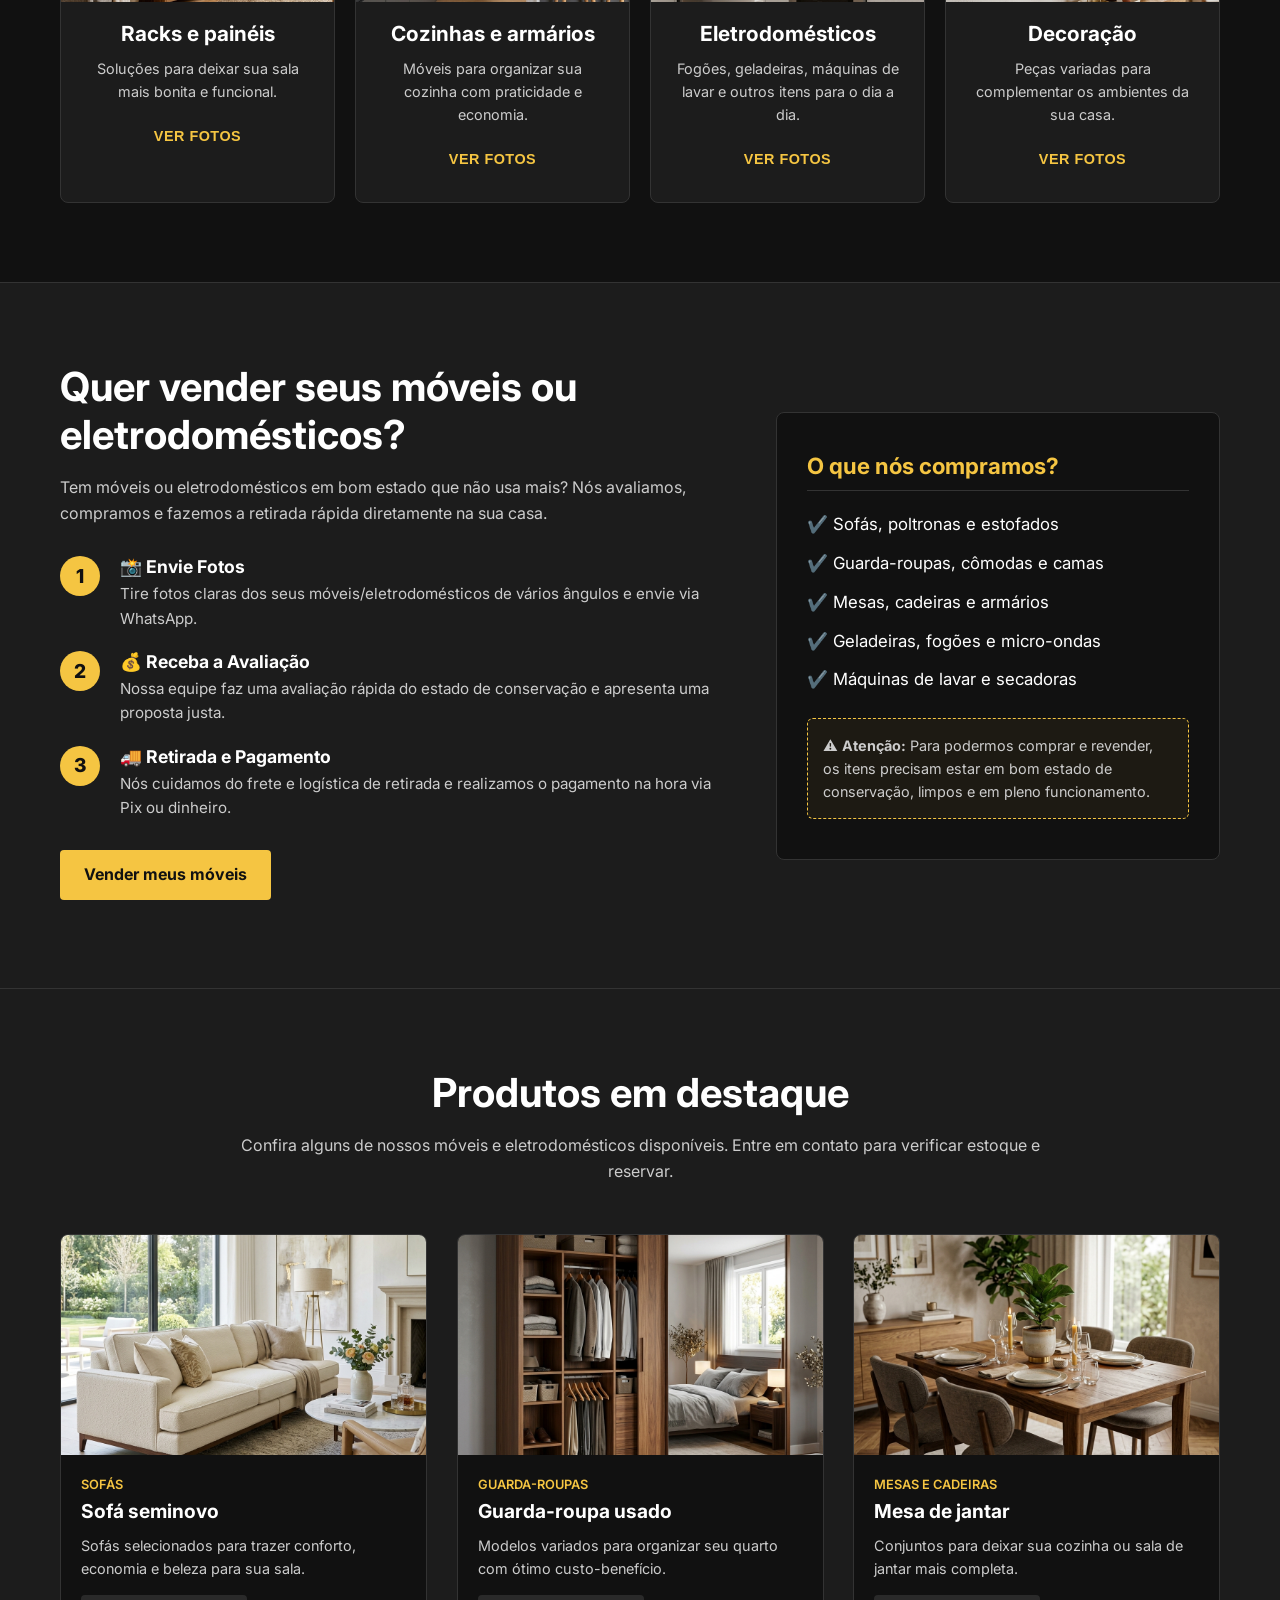
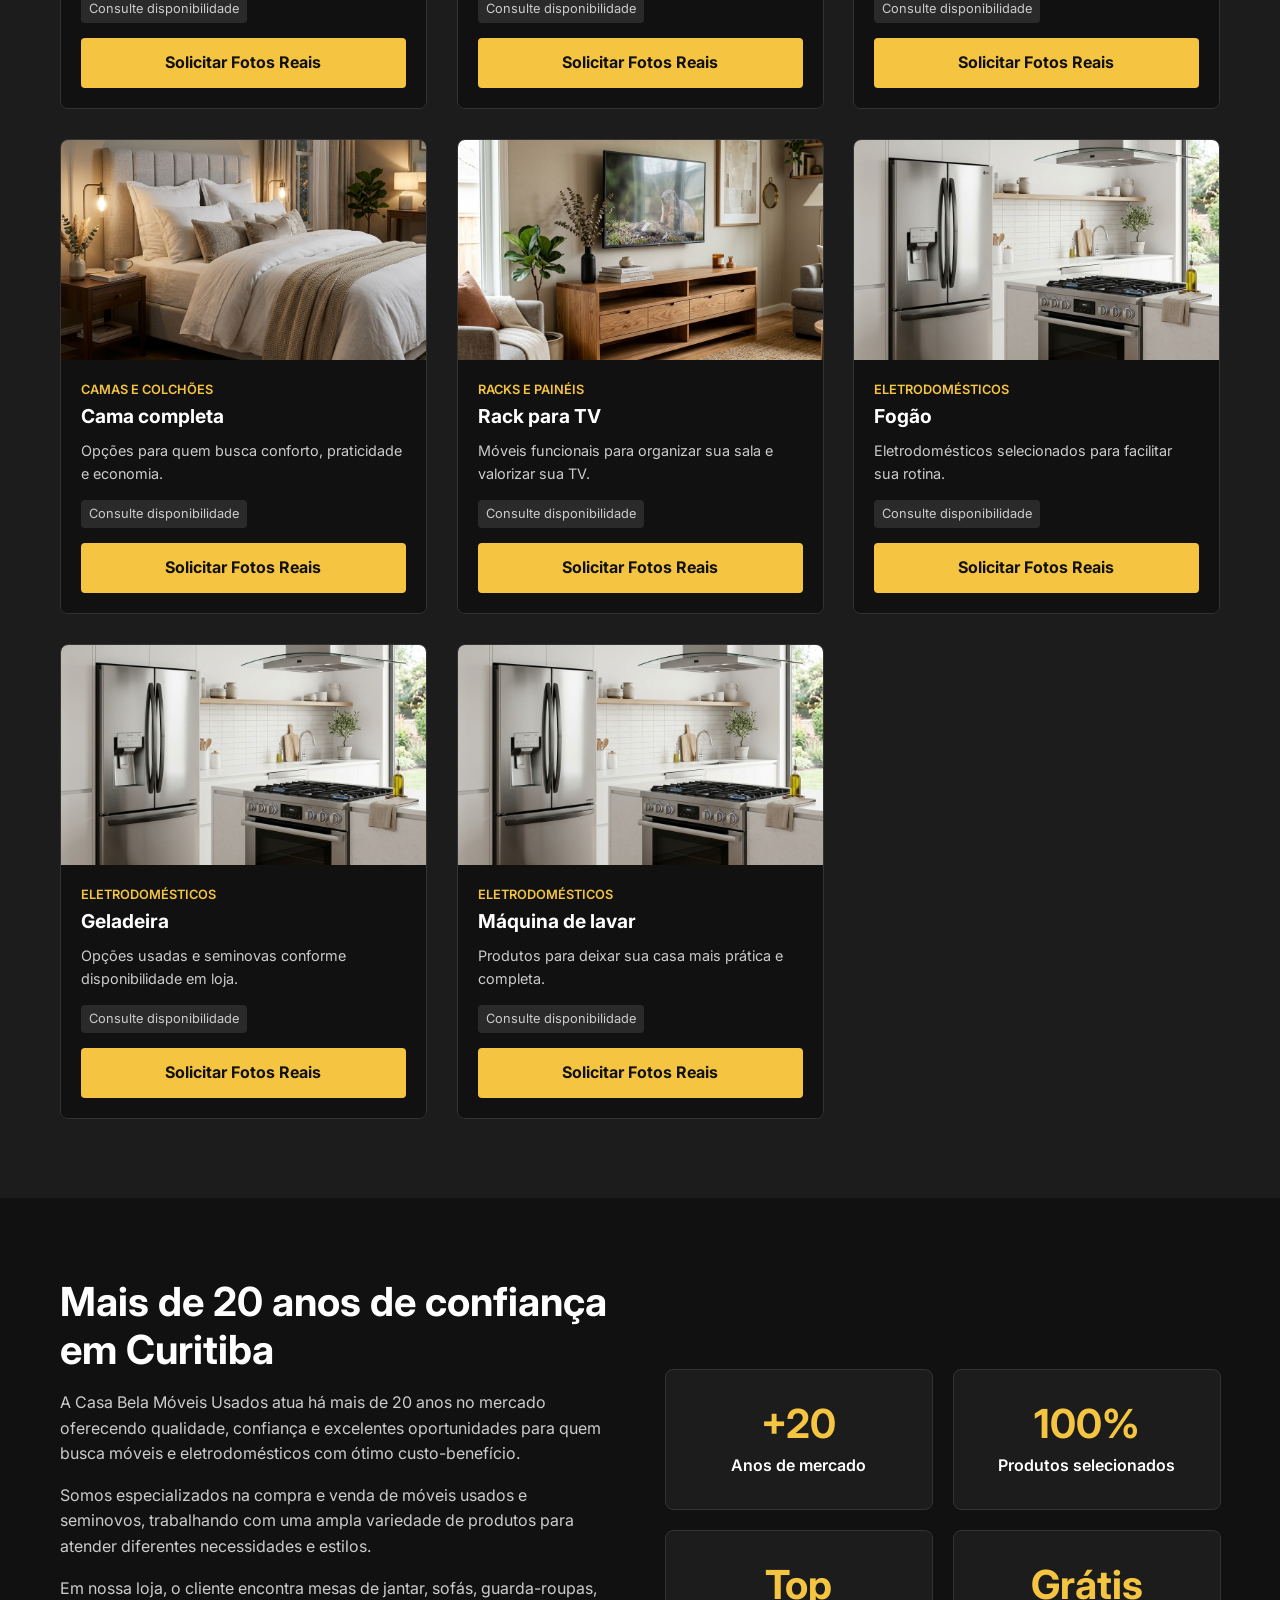
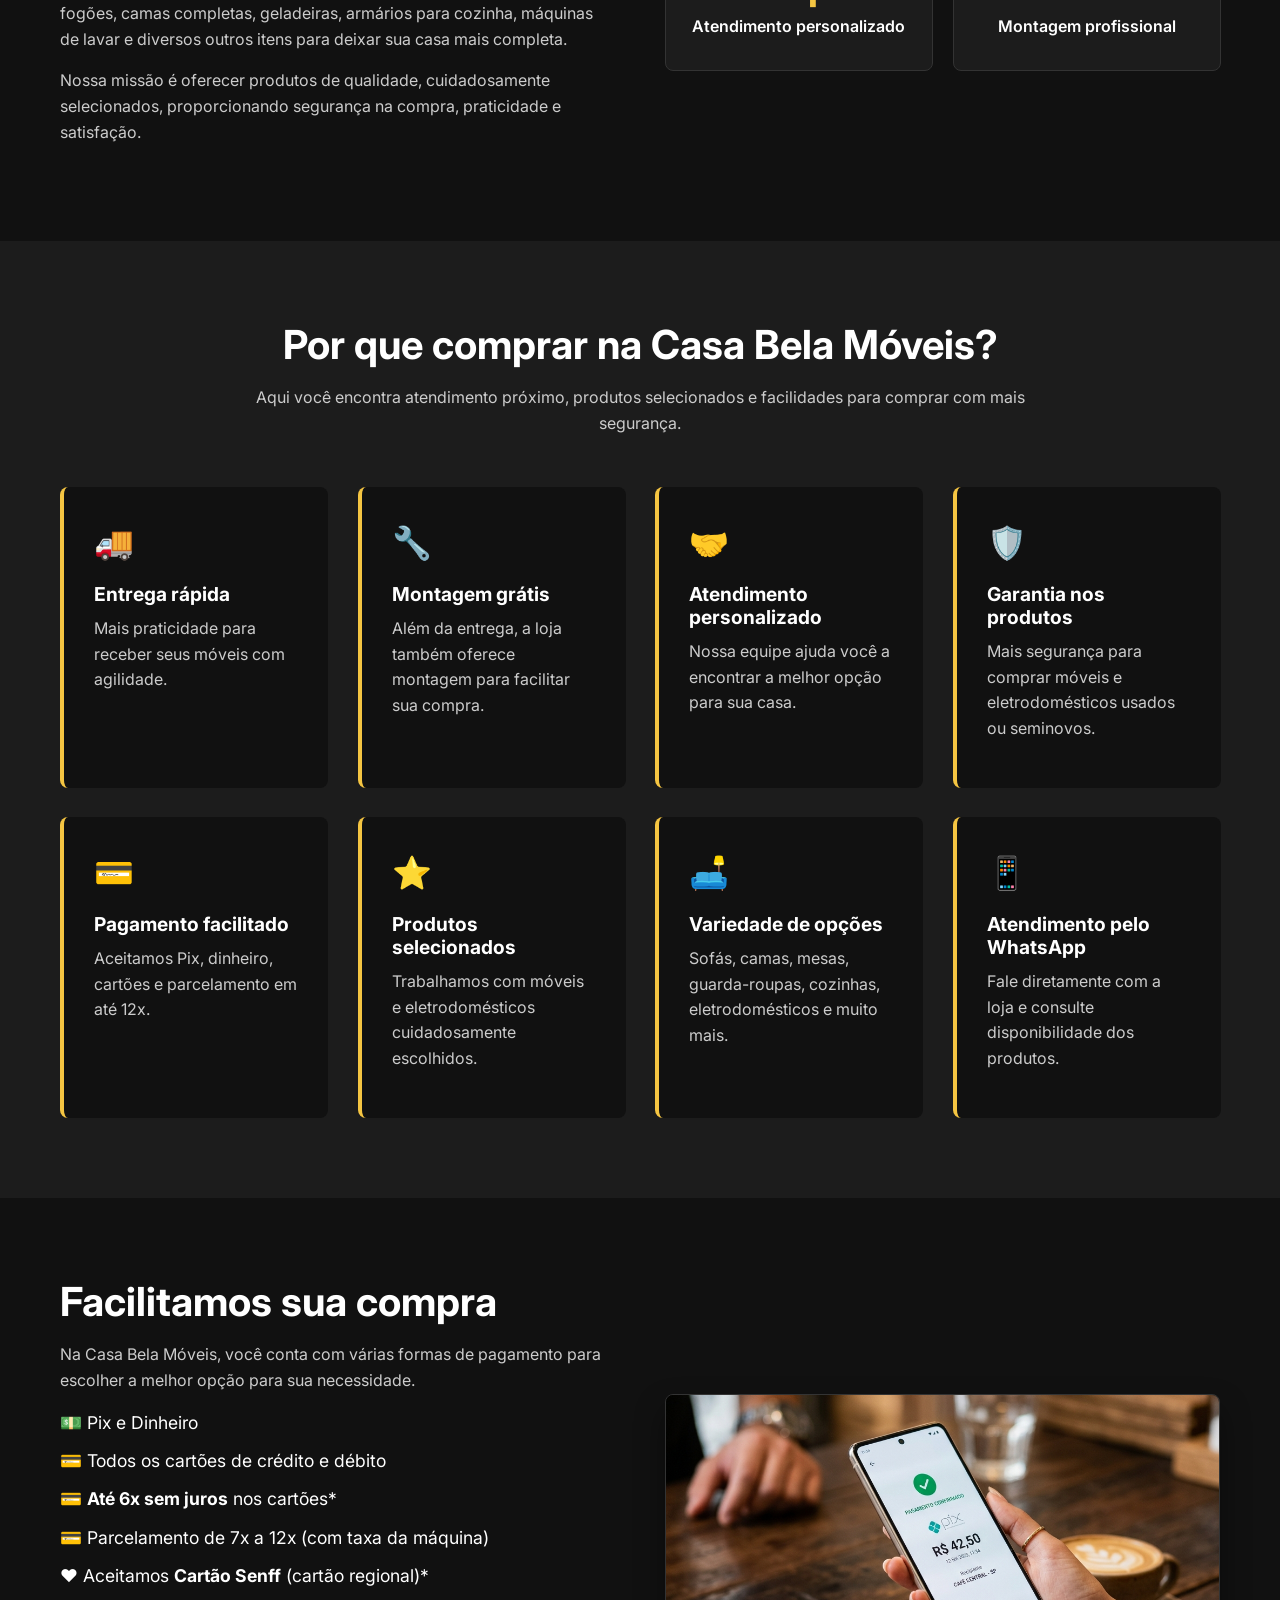
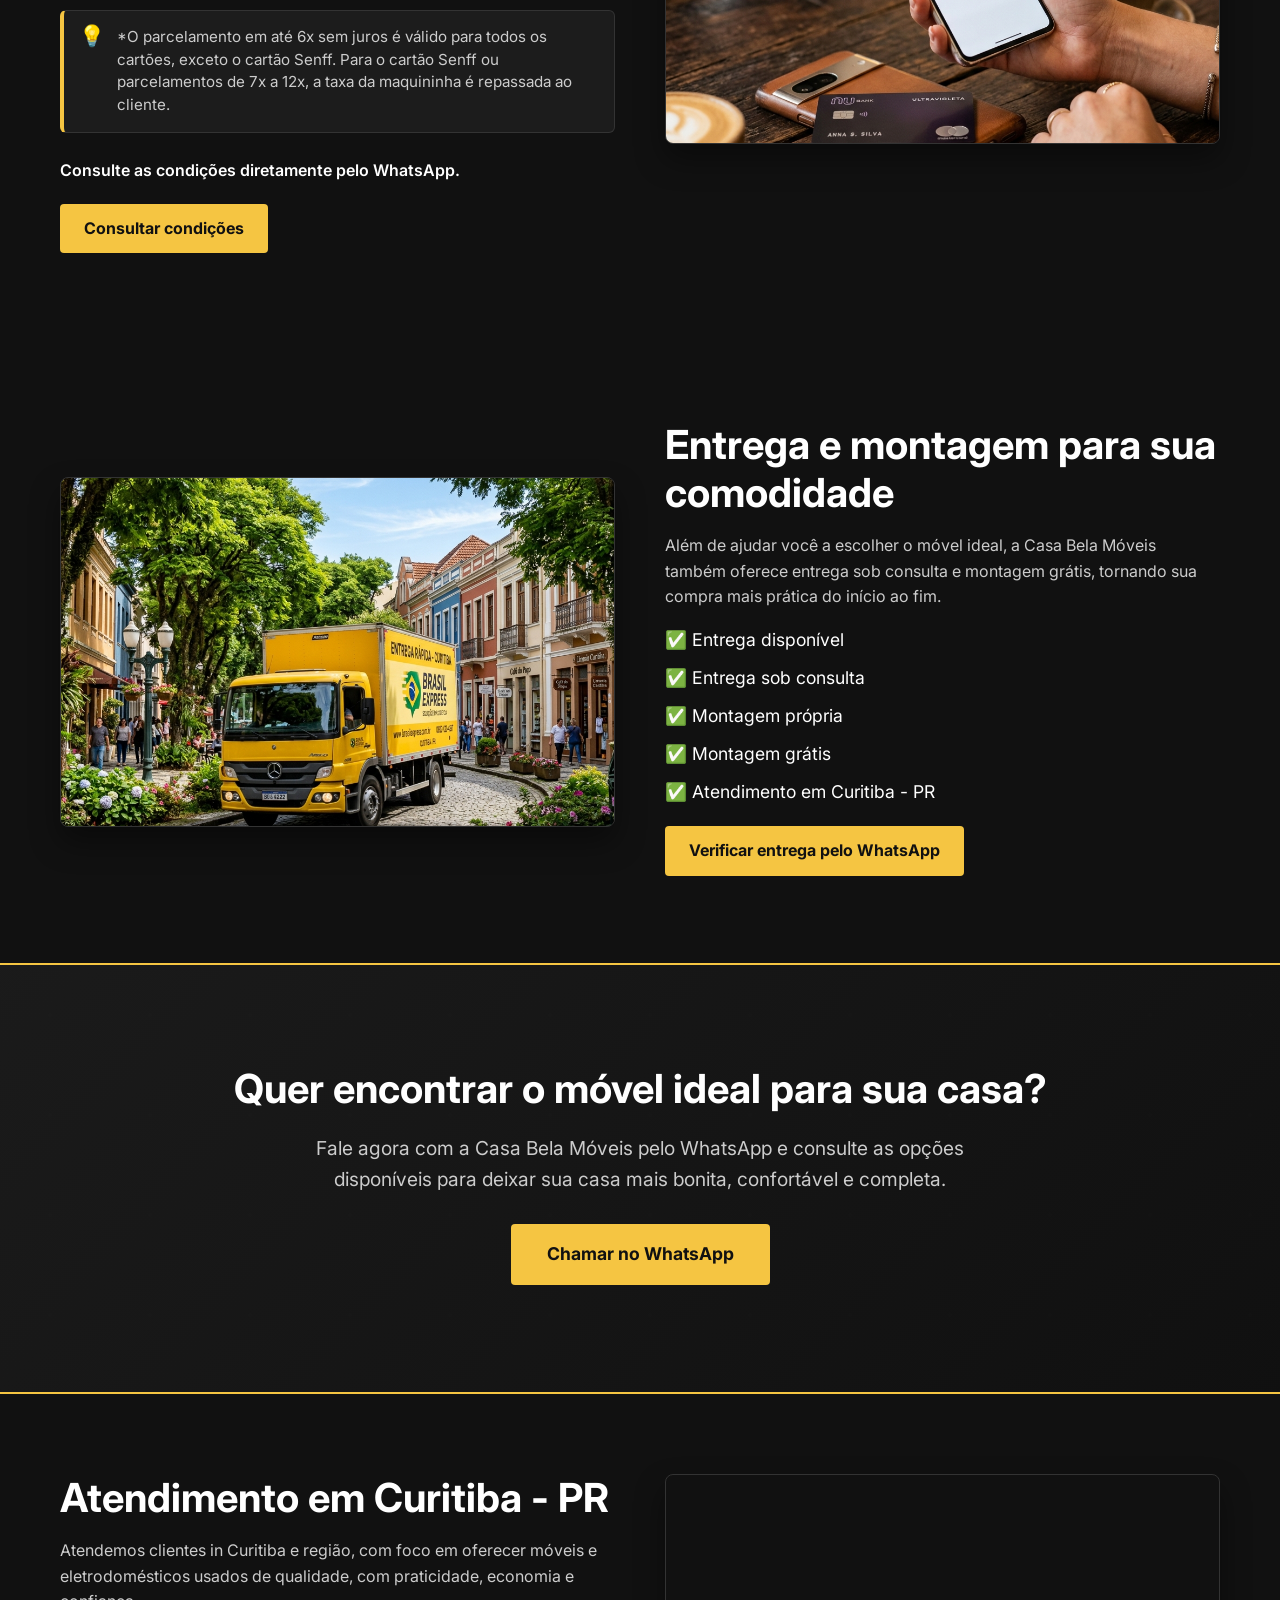
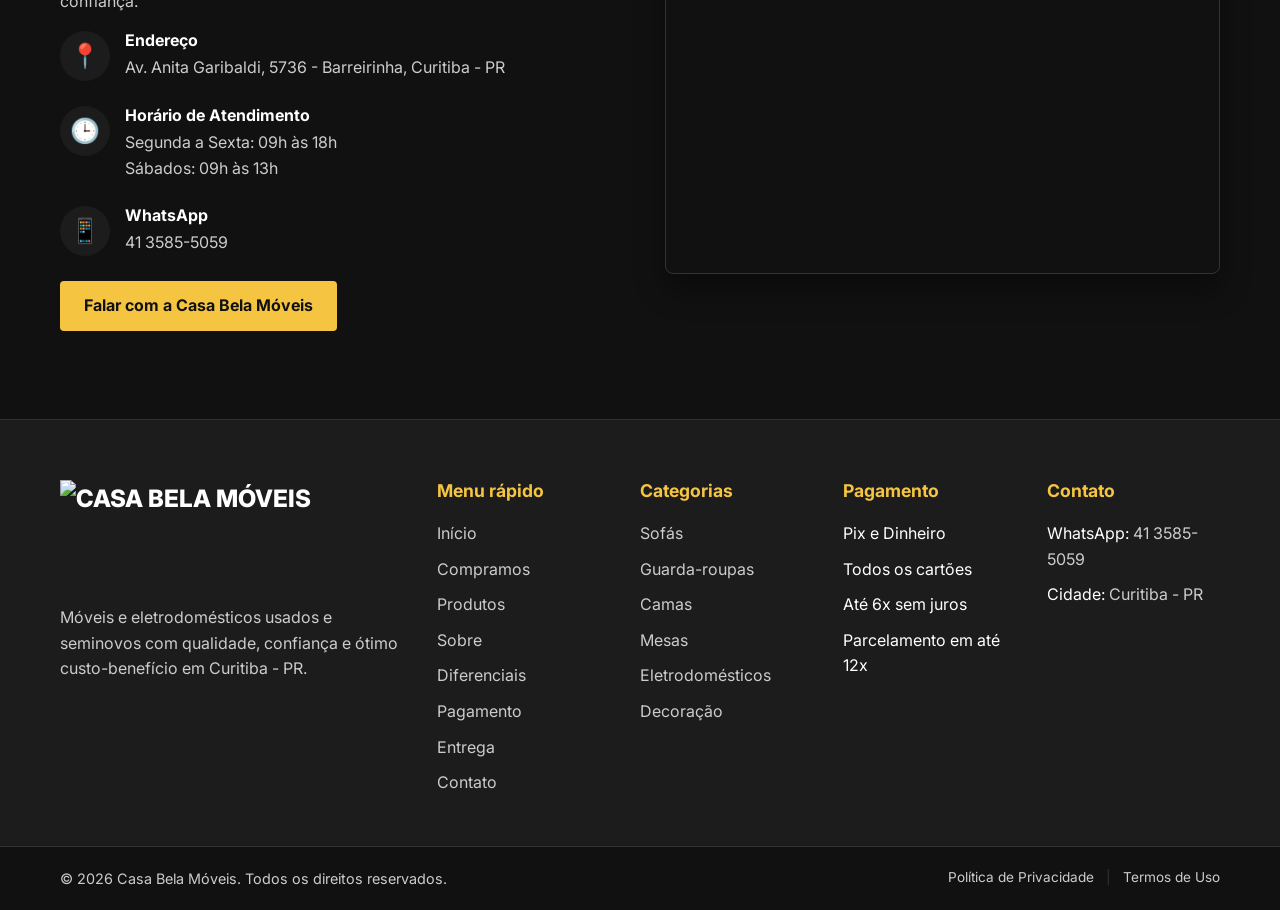
==== commit 45fd8bcf: "style: mover a secao compramos para antes de produtos em destaque" ====
--- a/index.html
+++ b/index.html
@@ -22,9 +22,9 @@
             <nav class="nav-menu" id="nav-menu">
                 <ul class="nav-list">
                     <li><a href="#inicio" class="nav-link">Início</a></li>
+                    <li><a href="#compramos" class="nav-link">Compramos</a></li>
+                    <li><a href="#produtos" class="nav-link">Produtos</a></li>
                     <li><a href="#sobre" class="nav-link">Sobre</a></li>
-                    <li><a href="#produtos" class="nav-link">Produtos</a></li>
-                    <li><a href="#compramos" class="nav-link">Compramos</a></li>
                     <li><a href="#diferenciais" class="nav-link">Diferenciais</a></li>
                     <li><a href="#pagamento" class="nav-link">Pagamento</a></li>
                     <li><a href="#entrega" class="nav-link">Entrega</a></li>
@@ -67,46 +67,6 @@
                     <p>Trabalhamos com uma grande variedade de móveis usados, seminovos e eletrodomésticos selecionados para deixar sua casa mais completa.</p>
                 </div>
                 <div class="categorias-grid" id="categorias-grid"></div>
-            </div>
-        </section>
-
-        <section class="produtos" id="produtos">
-            <div class="container">
-                <div class="section-header animate-on-scroll">
-                    <h2>Produtos em destaque</h2>
-                    <p>Confira alguns de nossos móveis e eletrodomésticos disponíveis. Entre em contato para verificar estoque e reservar.</p>
-                </div>
-                <div class="produtos-grid" id="produtos-grid"></div>
-            </div>
-        </section>
-
-        <section class="sobre" id="sobre">
-            <div class="container sobre-container">
-                <div class="sobre-content animate-on-scroll">
-                    <h2>Mais de 20 anos de confiança em Curitiba</h2>
-                    <p>A Casa Bela Móveis Usados atua há mais de 20 anos no mercado oferecendo qualidade, confiança e excelentes oportunidades para quem busca móveis e eletrodomésticos com ótimo custo-benefício.</p>
-                    <p>Somos especializados na compra e venda de móveis usados e seminovos, trabalhando com uma ampla variedade de produtos para atender diferentes necessidades e estilos.</p>
-                    <p>Em nossa loja, o cliente encontra mesas de jantar, sofás, guarda-roupas, fogões, camas completas, geladeiras, armários para cozinha, máquinas de lavar e diversos outros itens para deixar sua casa mais completa.</p>
-                    <p>Nossa missão é oferecer produtos de qualidade, cuidadosamente selecionados, proporcionando segurança na compra, praticidade e satisfação.</p>
-                </div>
-                <div class="sobre-destaques">
-                    <div class="destaque-item animate-on-scroll" style="transition-delay: 100ms;">
-                        <h3>+20</h3>
-                        <p>Anos de mercado</p>
-                    </div>
-                    <div class="destaque-item animate-on-scroll" style="transition-delay: 200ms;">
-                        <h3>100%</h3>
-                        <p>Produtos selecionados</p>
-                    </div>
-                    <div class="destaque-item animate-on-scroll" style="transition-delay: 300ms;">
-                        <h3>Top</h3>
-                        <p>Atendimento personalizado</p>
-                    </div>
-                    <div class="destaque-item animate-on-scroll" style="transition-delay: 400ms;">
-                        <h3>Grátis</h3>
-                        <p>Montagem profissional</p>
-                    </div>
-                </div>
             </div>
         </section>
 
@@ -154,6 +114,46 @@
                     </ul>
                     <div class="vender-requisito">
                         <p>⚠️ <strong>Atenção:</strong> Para podermos comprar e revender, os itens precisam estar em bom estado de conservação, limpos e em pleno funcionamento.</p>
+                    </div>
+                </div>
+            </div>
+        </section>
+
+<section class="produtos" id="produtos">
+            <div class="container">
+                <div class="section-header animate-on-scroll">
+                    <h2>Produtos em destaque</h2>
+                    <p>Confira alguns de nossos móveis e eletrodomésticos disponíveis. Entre em contato para verificar estoque e reservar.</p>
+                </div>
+                <div class="produtos-grid" id="produtos-grid"></div>
+            </div>
+        </section>
+
+<section class="sobre" id="sobre">
+            <div class="container sobre-container">
+                <div class="sobre-content animate-on-scroll">
+                    <h2>Mais de 20 anos de confiança em Curitiba</h2>
+                    <p>A Casa Bela Móveis Usados atua há mais de 20 anos no mercado oferecendo qualidade, confiança e excelentes oportunidades para quem busca móveis e eletrodomésticos com ótimo custo-benefício.</p>
+                    <p>Somos especializados na compra e venda de móveis usados e seminovos, trabalhando com uma ampla variedade de produtos para atender diferentes necessidades e estilos.</p>
+                    <p>Em nossa loja, o cliente encontra mesas de jantar, sofás, guarda-roupas, fogões, camas completas, geladeiras, armários para cozinha, máquinas de lavar e diversos outros itens para deixar sua casa mais completa.</p>
+                    <p>Nossa missão é oferecer produtos de qualidade, cuidadosamente selecionados, proporcionando segurança na compra, praticidade e satisfação.</p>
+                </div>
+                <div class="sobre-destaques">
+                    <div class="destaque-item animate-on-scroll" style="transition-delay: 100ms;">
+                        <h3>+20</h3>
+                        <p>Anos de mercado</p>
+                    </div>
+                    <div class="destaque-item animate-on-scroll" style="transition-delay: 200ms;">
+                        <h3>100%</h3>
+                        <p>Produtos selecionados</p>
+                    </div>
+                    <div class="destaque-item animate-on-scroll" style="transition-delay: 300ms;">
+                        <h3>Top</h3>
+                        <p>Atendimento personalizado</p>
+                    </div>
+                    <div class="destaque-item animate-on-scroll" style="transition-delay: 400ms;">
+                        <h3>Grátis</h3>
+                        <p>Montagem profissional</p>
                     </div>
                 </div>
             </div>
@@ -334,9 +334,9 @@
                 <h4>Menu rápido</h4>
                 <ul>
                     <li><a href="#inicio">Início</a></li>
+                    <li><a href="#compramos">Compramos</a></li>
+                    <li><a href="#produtos">Produtos</a></li>
                     <li><a href="#sobre">Sobre</a></li>
-                    <li><a href="#produtos">Produtos</a></li>
-                    <li><a href="#compramos">Compramos</a></li>
                     <li><a href="#diferenciais">Diferenciais</a></li>
                     <li><a href="#pagamento">Pagamento</a></li>
                     <li><a href="#entrega">Entrega</a></li>
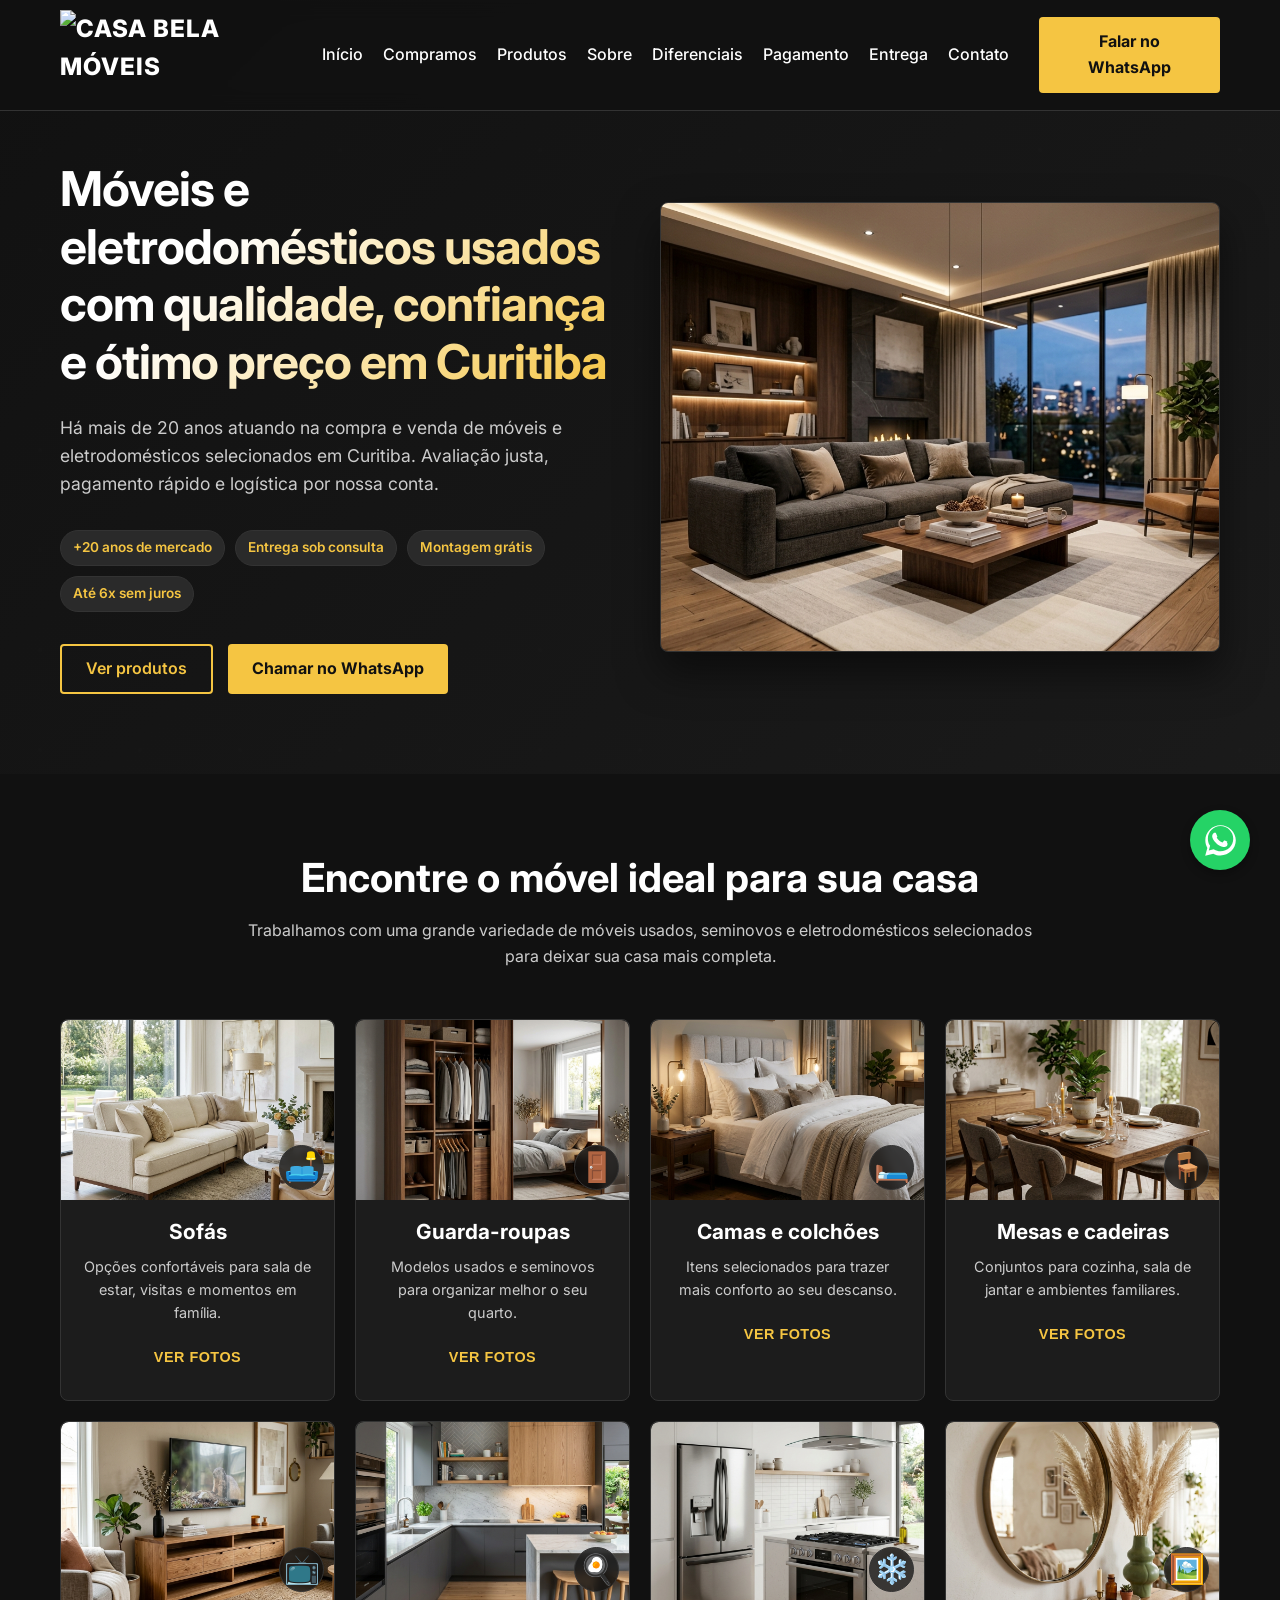
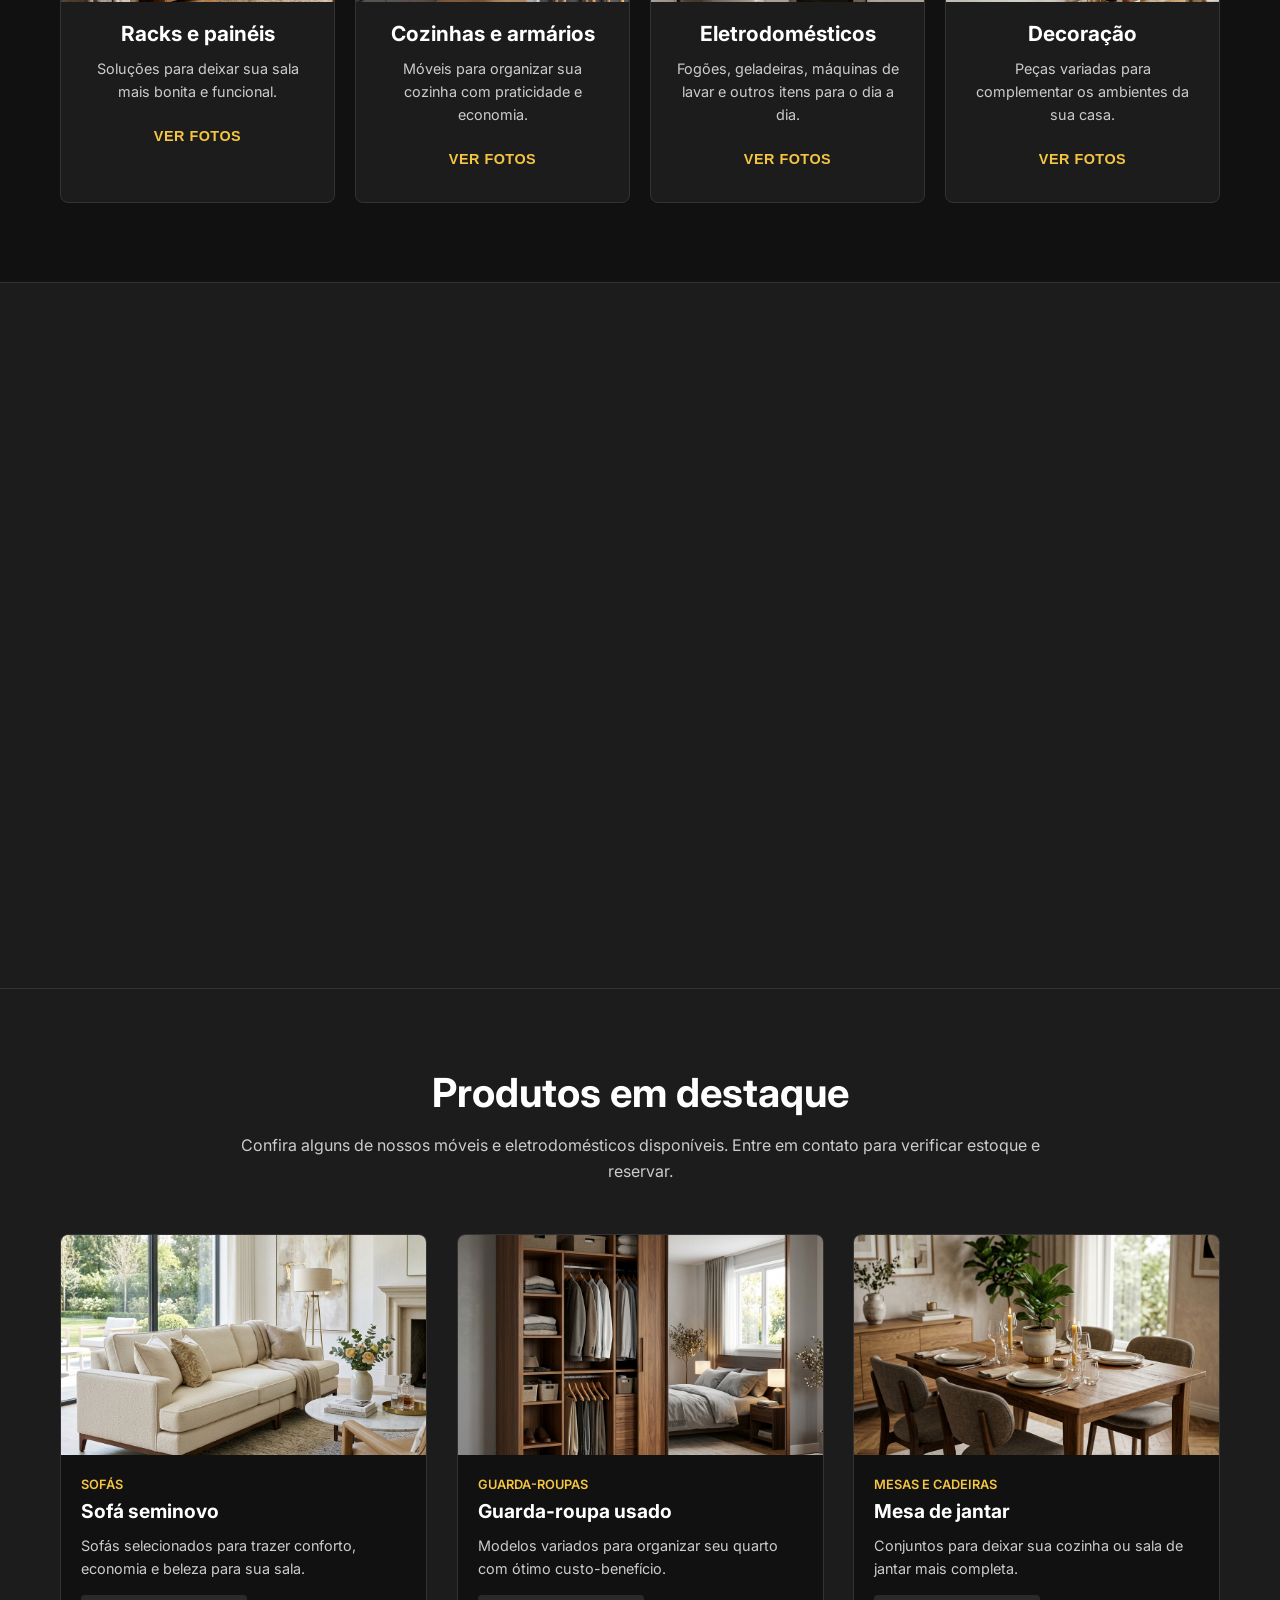
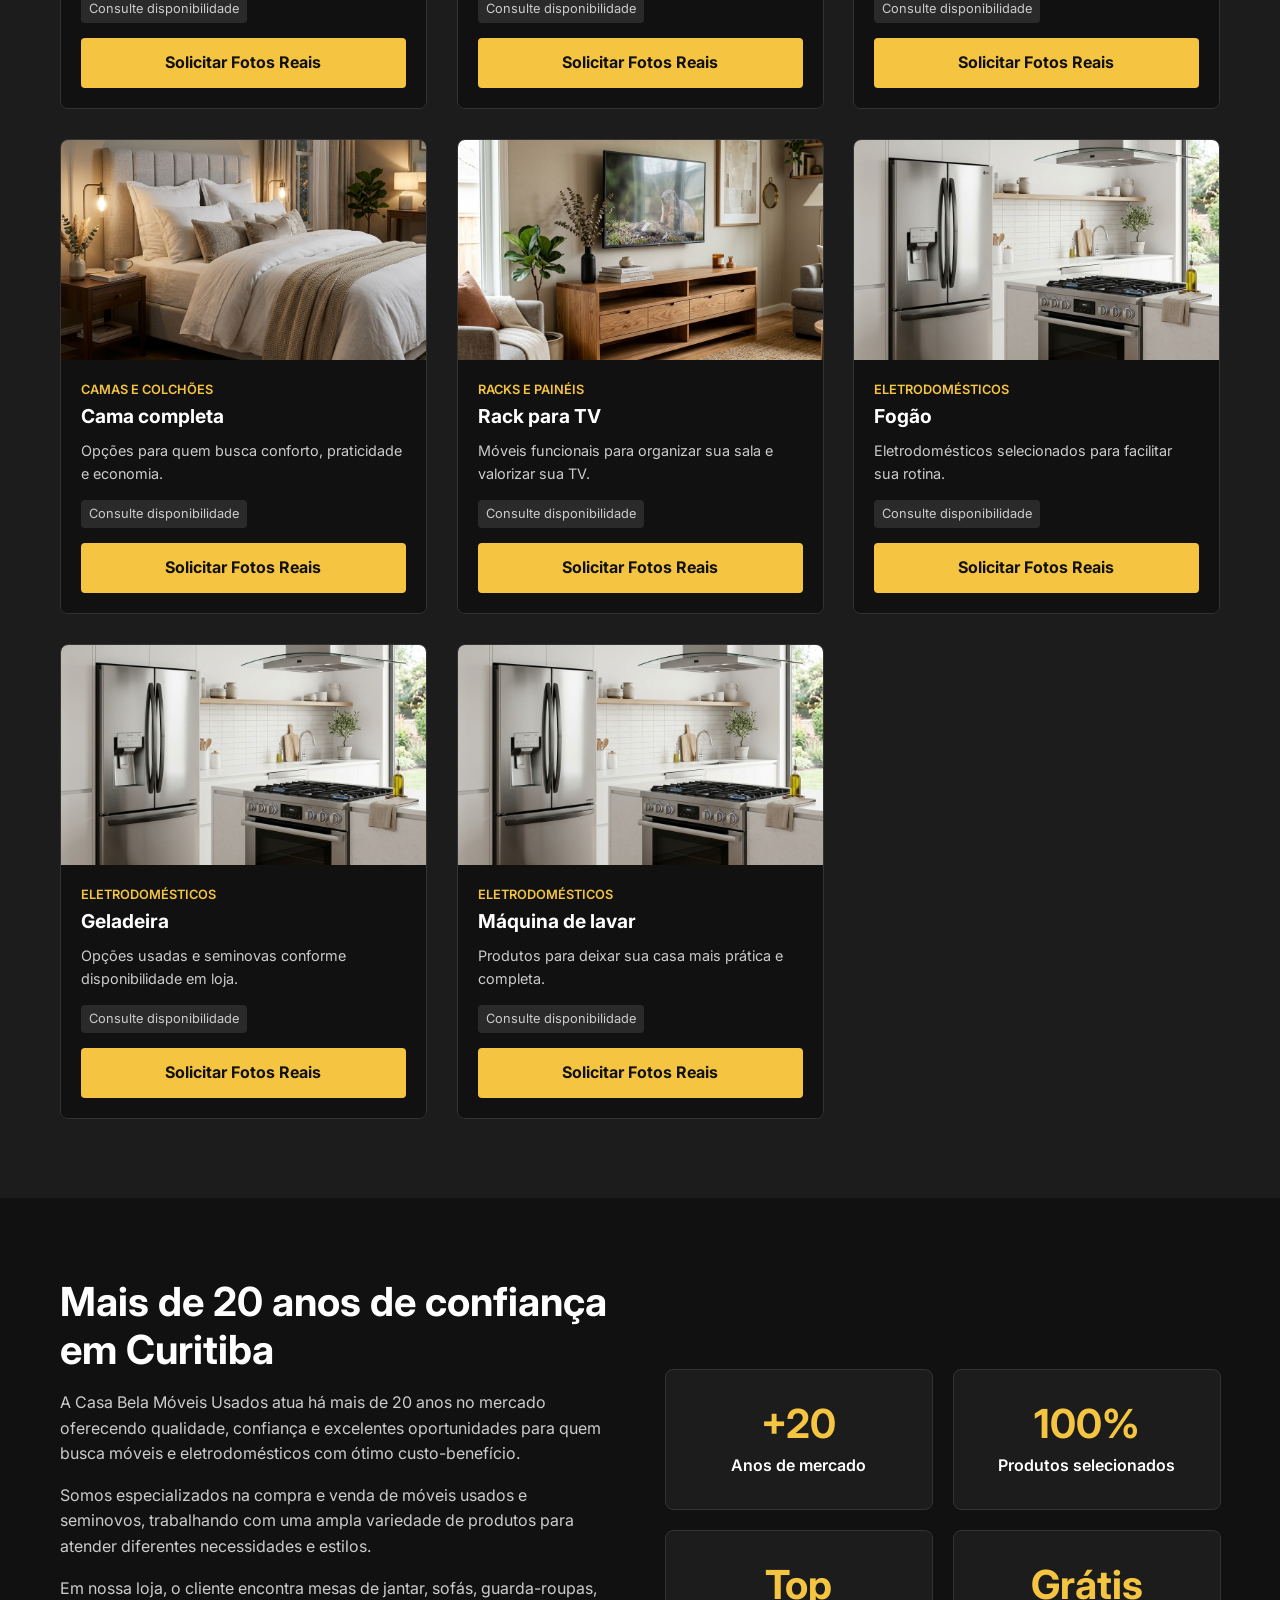
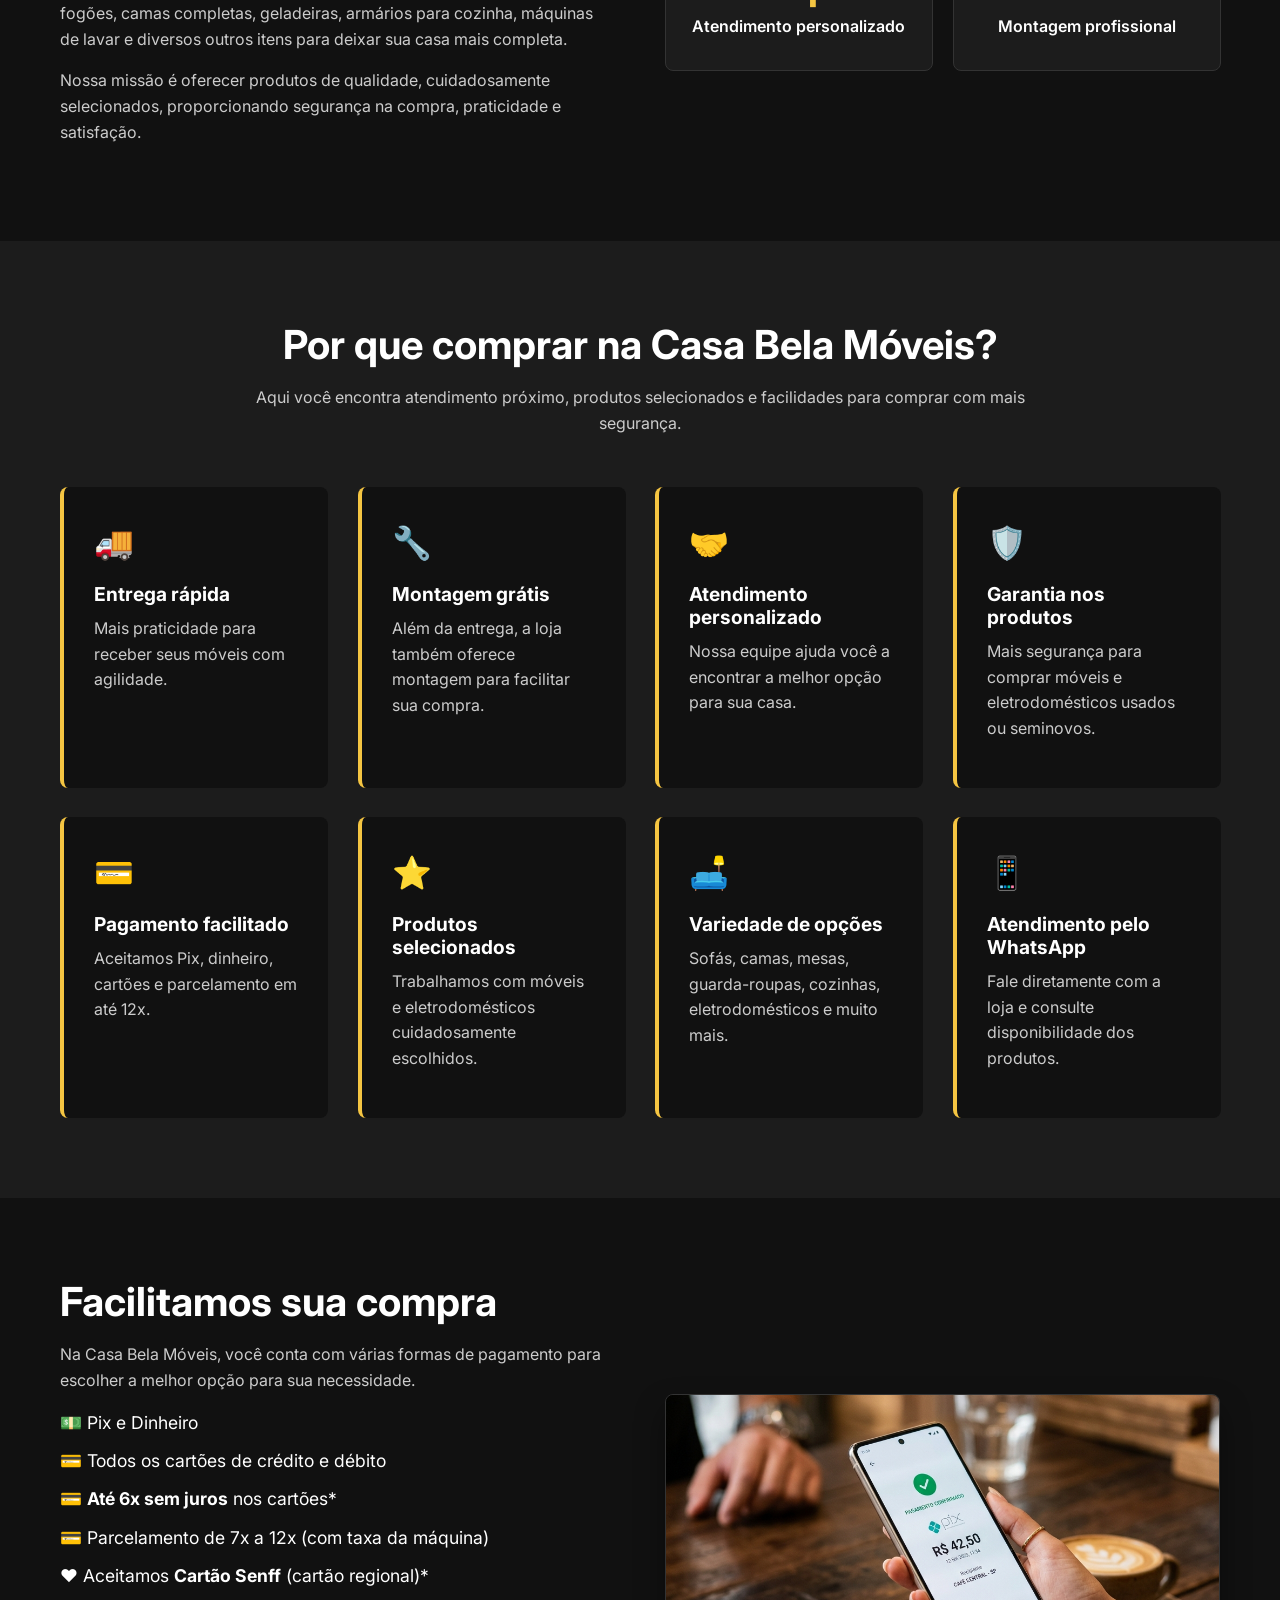
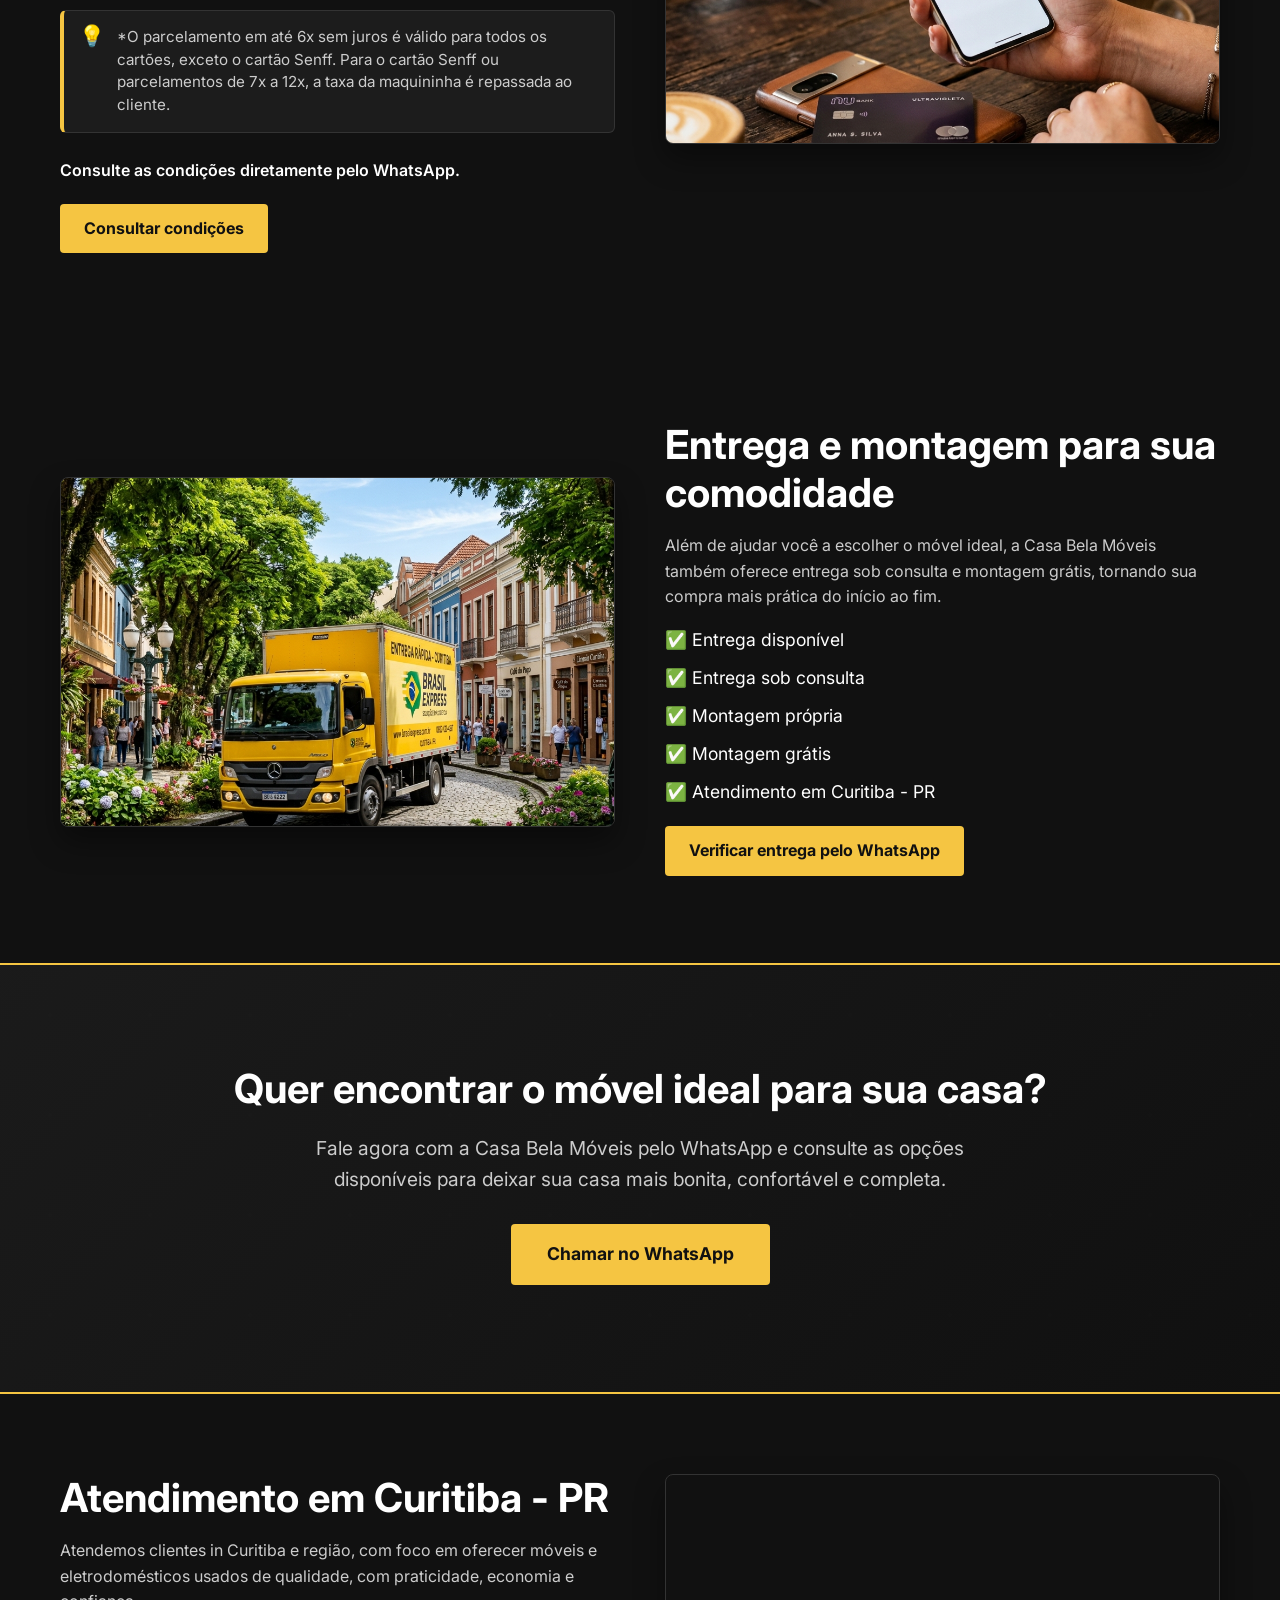
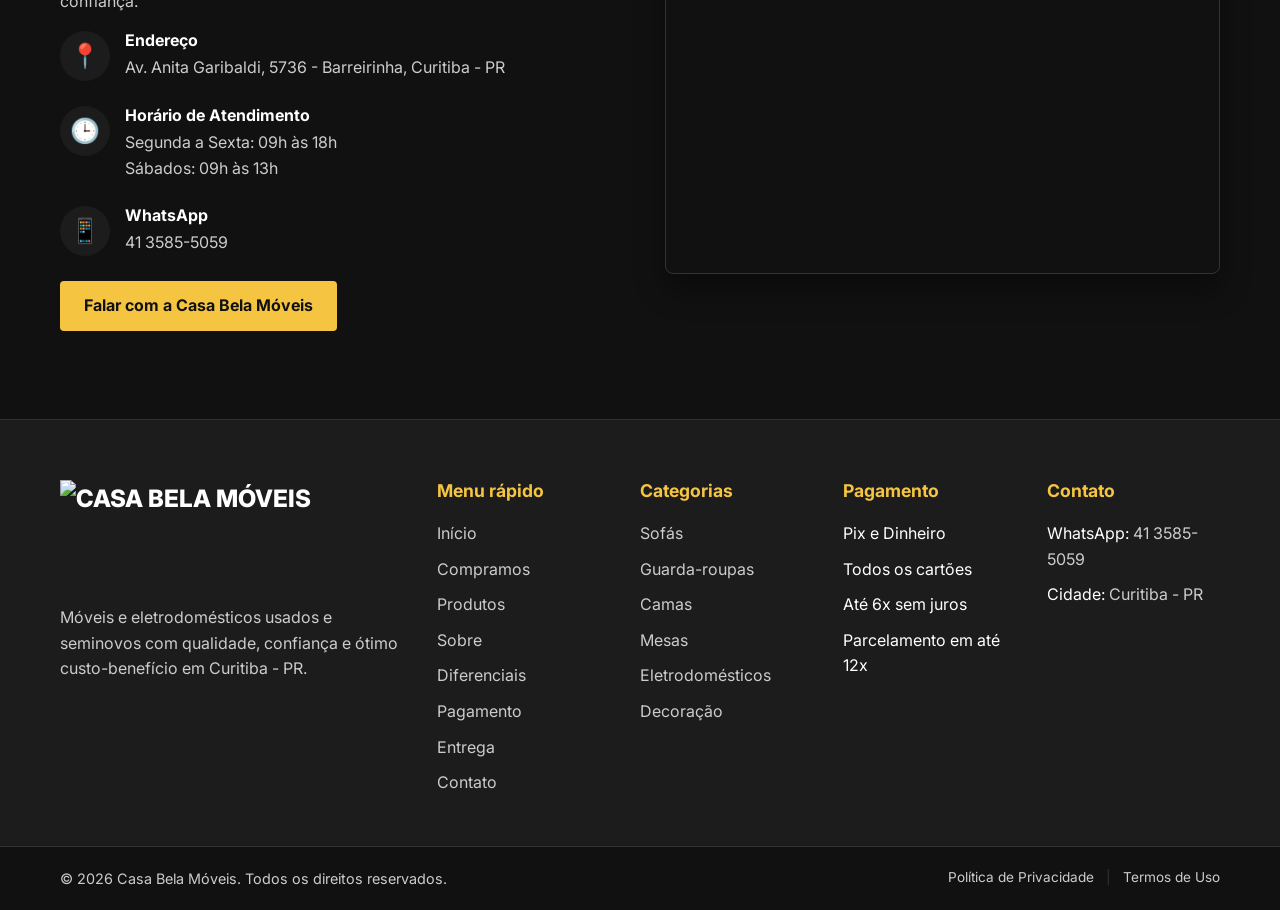
==== commit 593a3ce3: "chore: atualizacao de timestamp para novo login" ====
--- a/index.html
+++ b/index.html
@@ -391,5 +391,6 @@
     </a>
 
     <script src="script.js"></script>
+<!-- Site atualizado em: 2026-05-22 11:04 -->
 </body>
 </html>
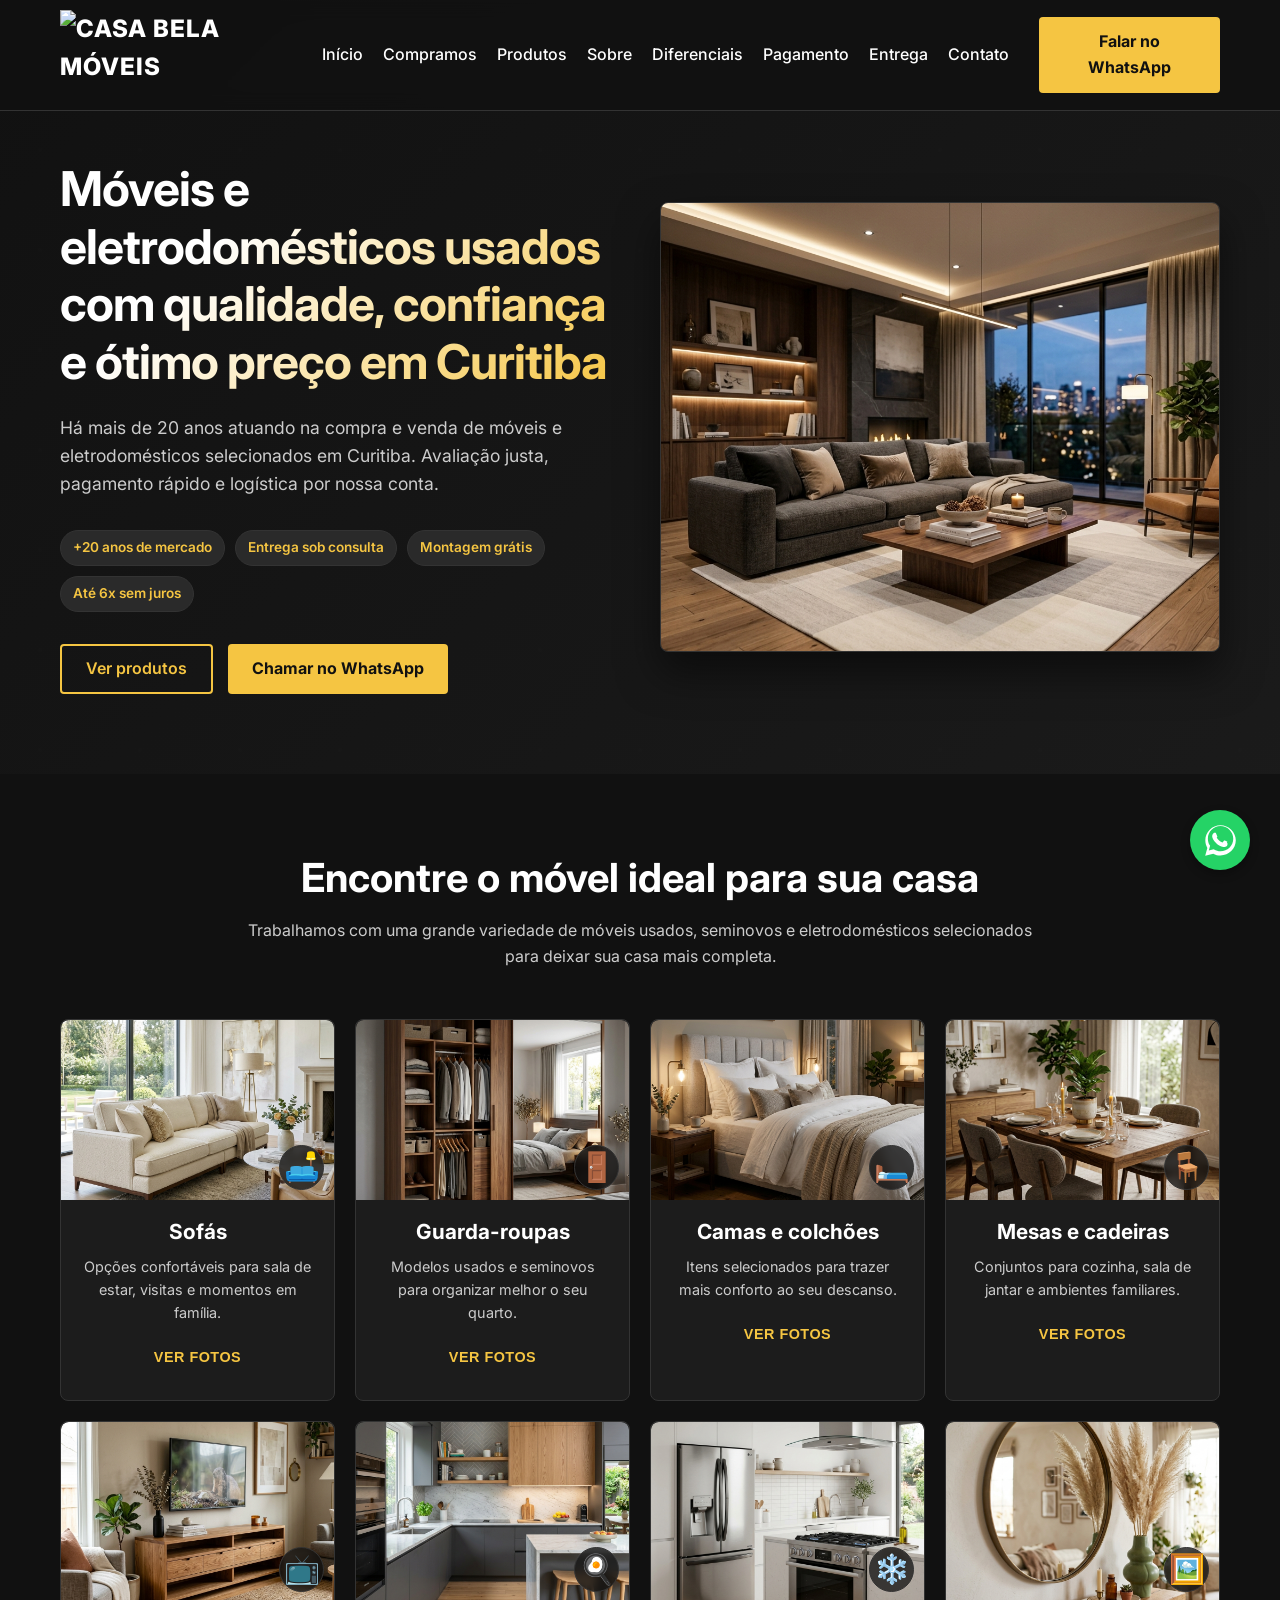
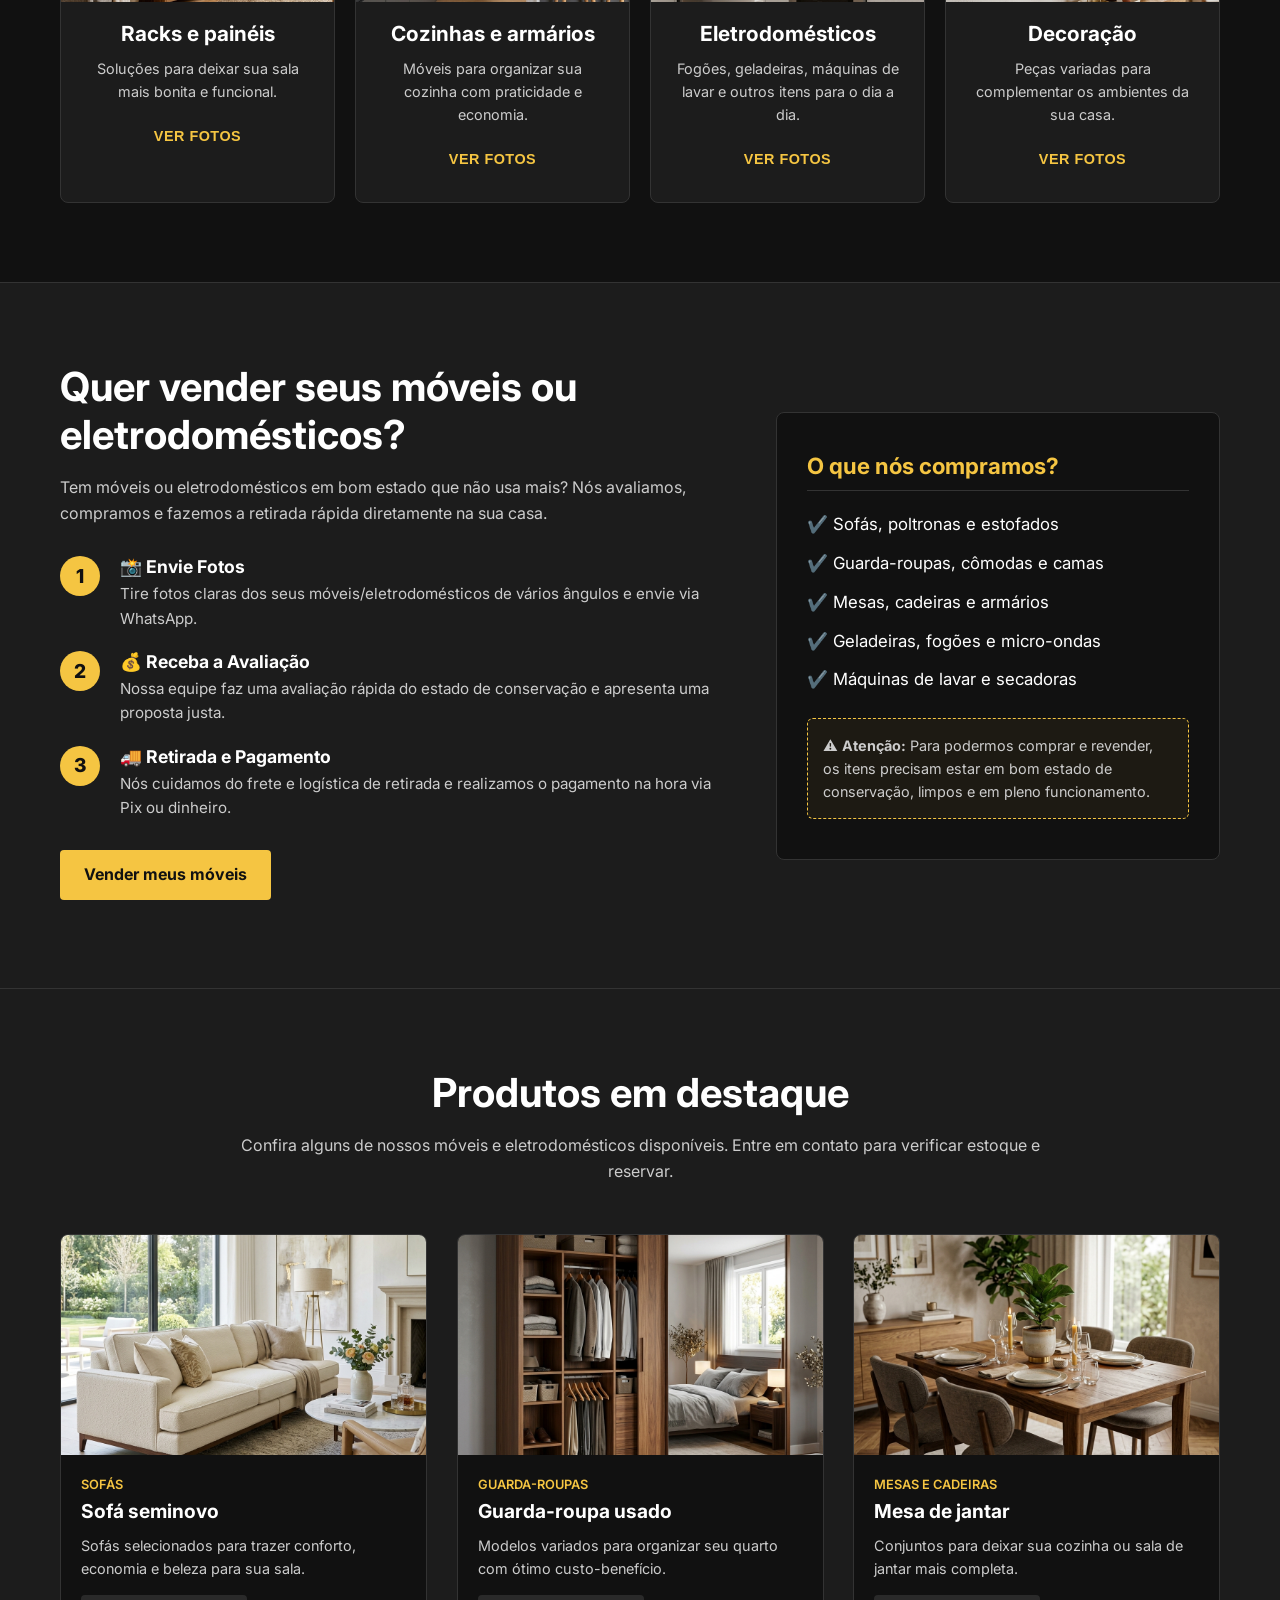
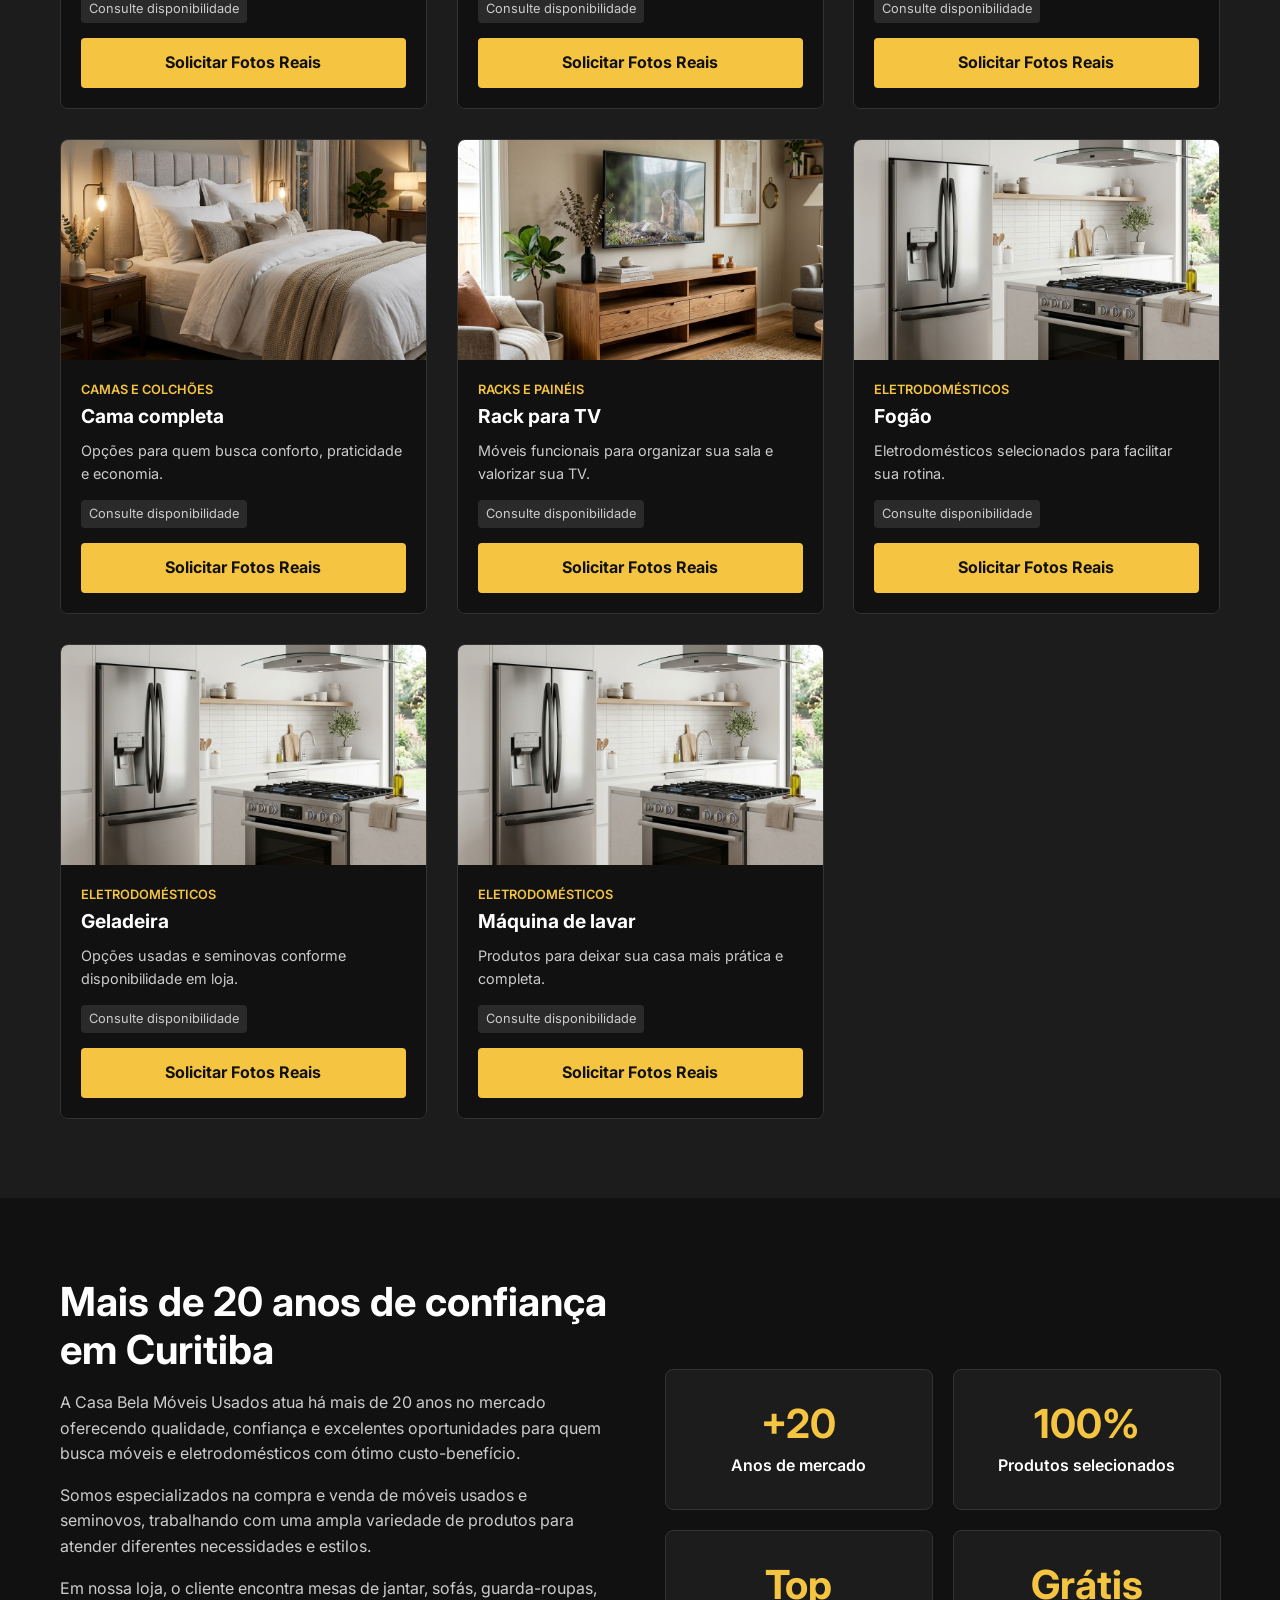
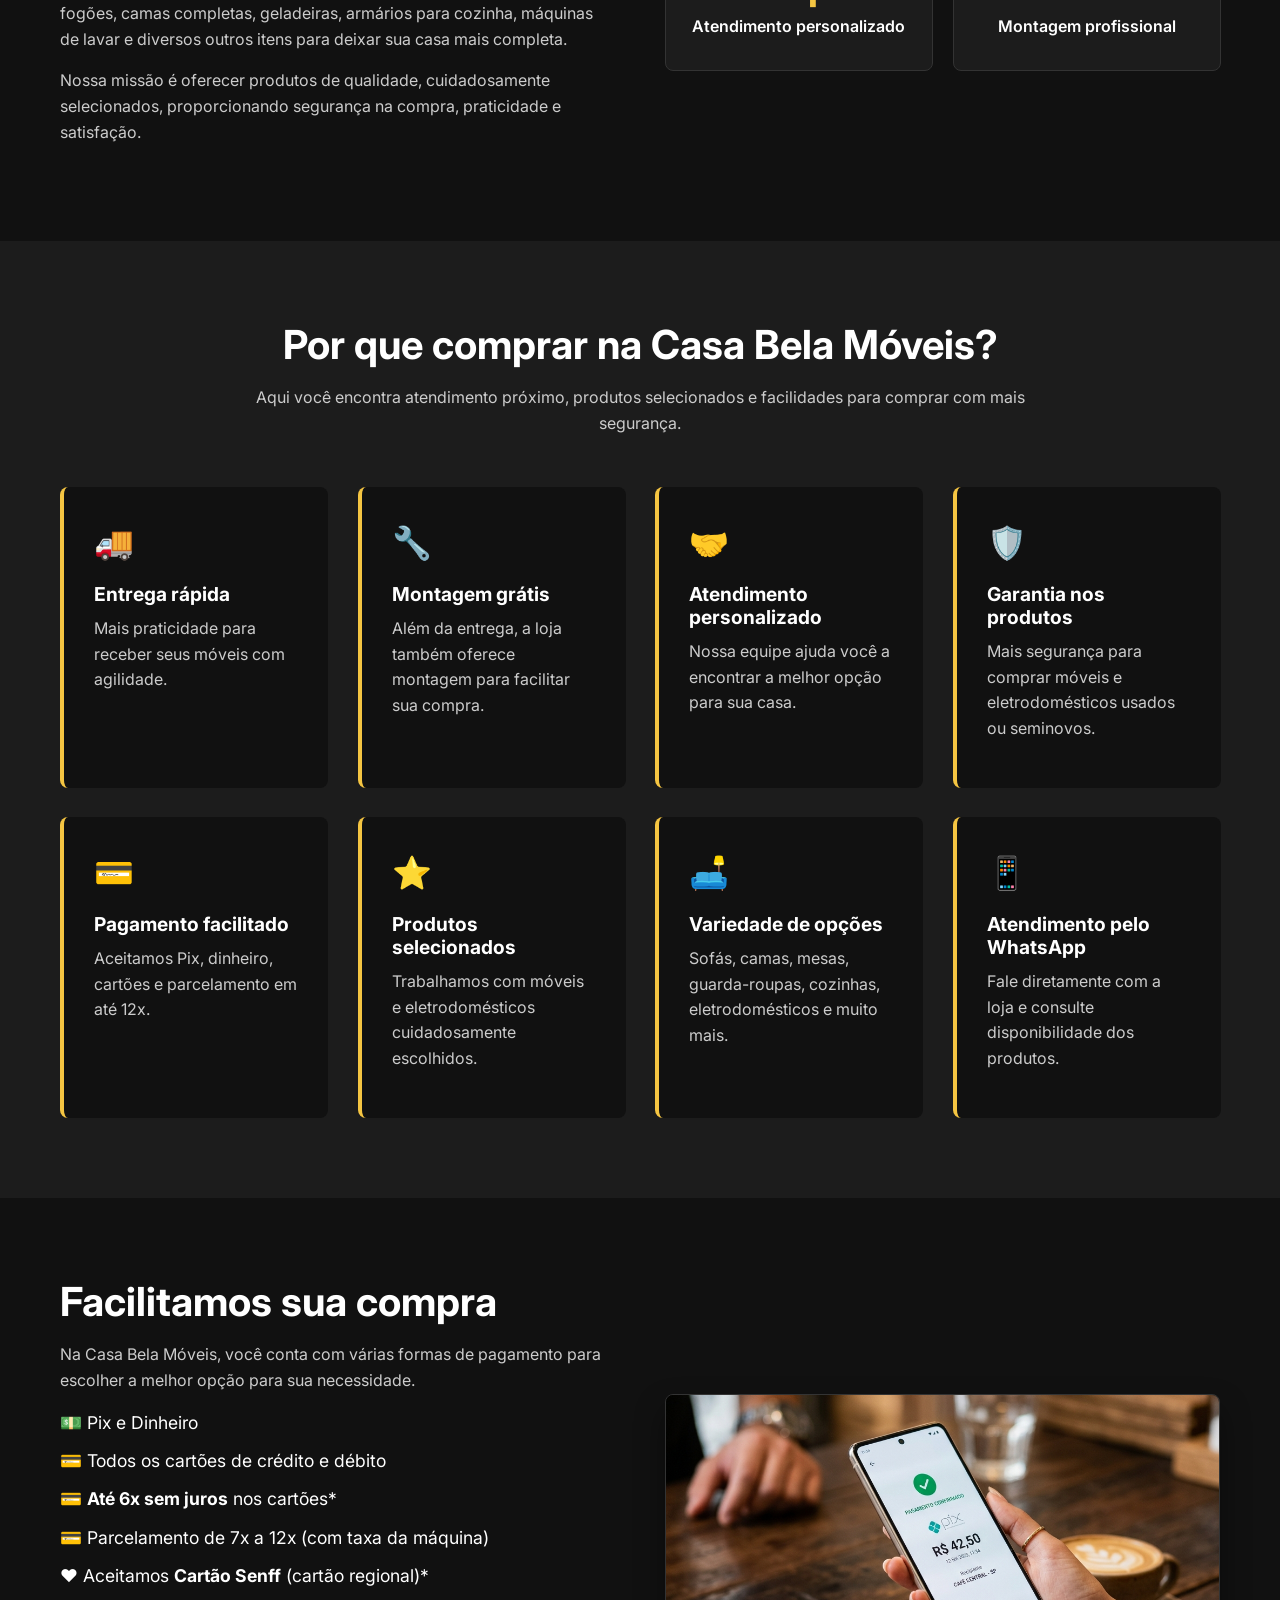
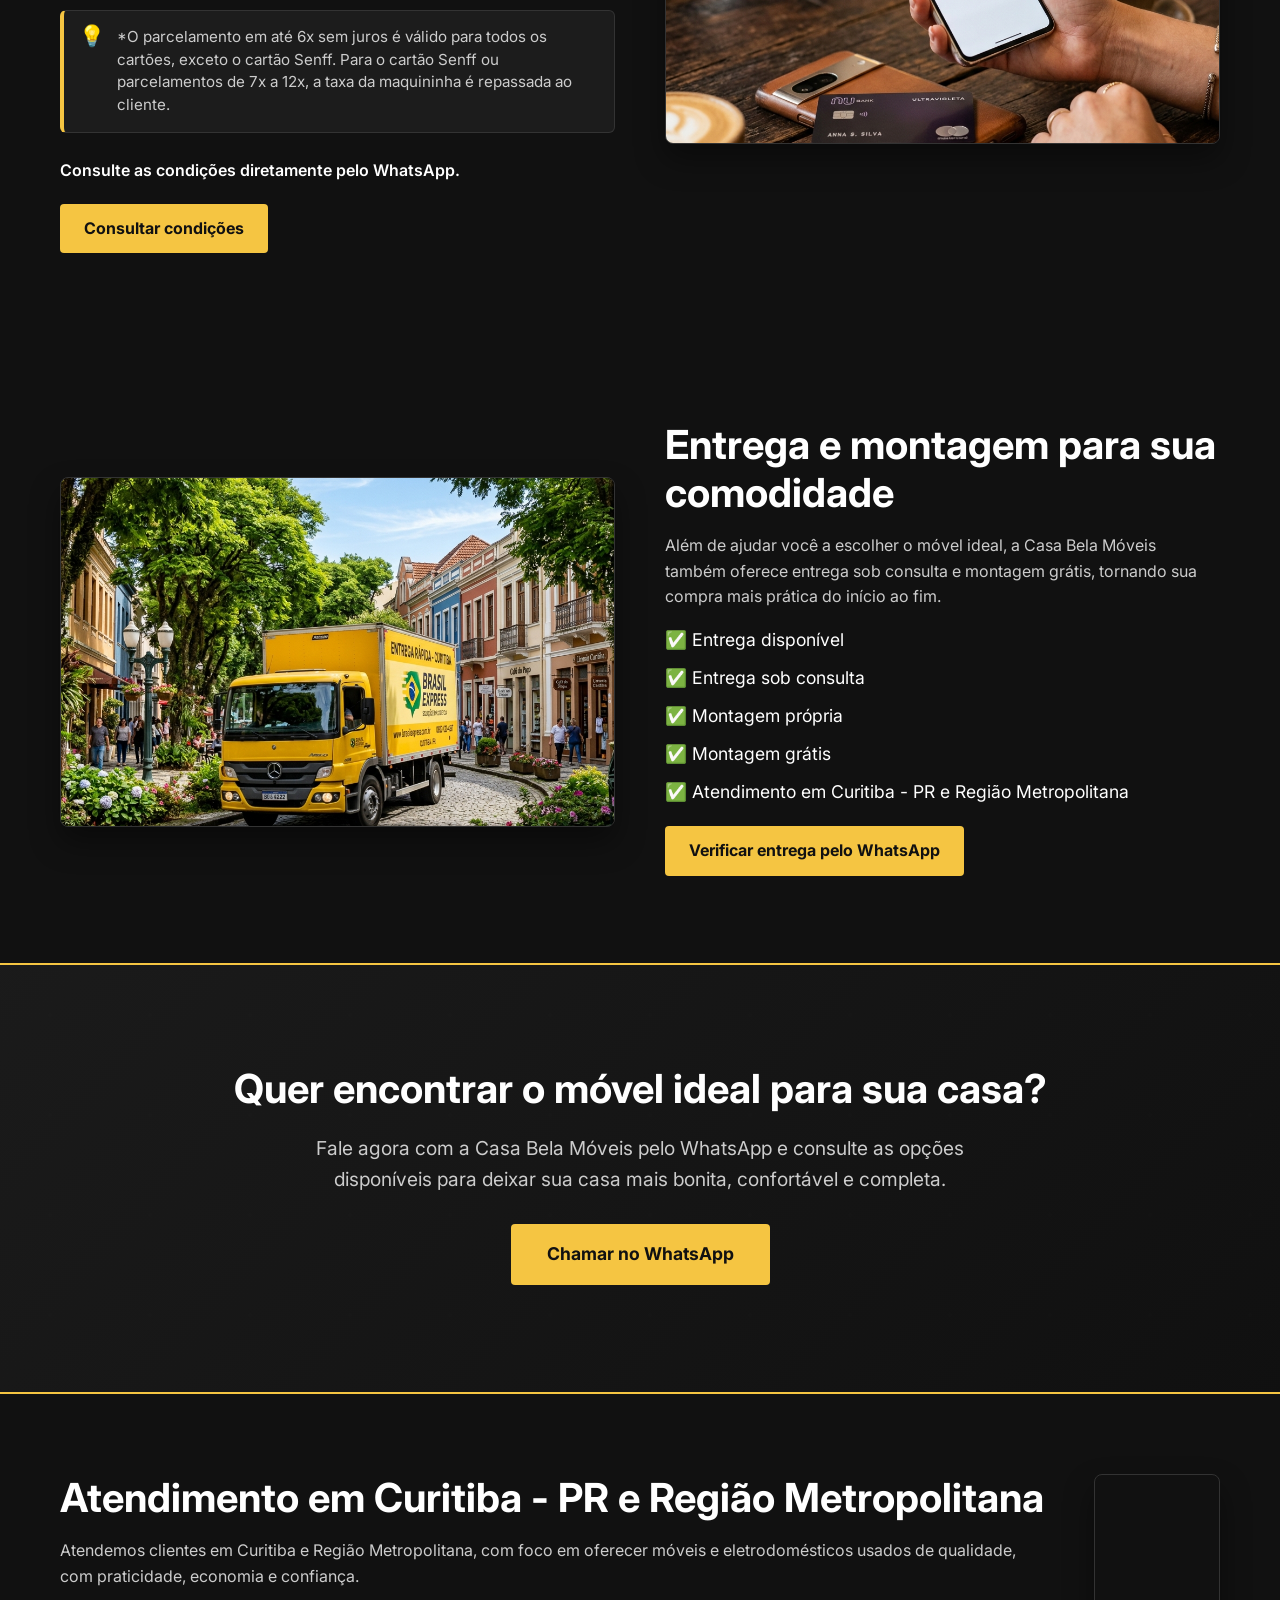
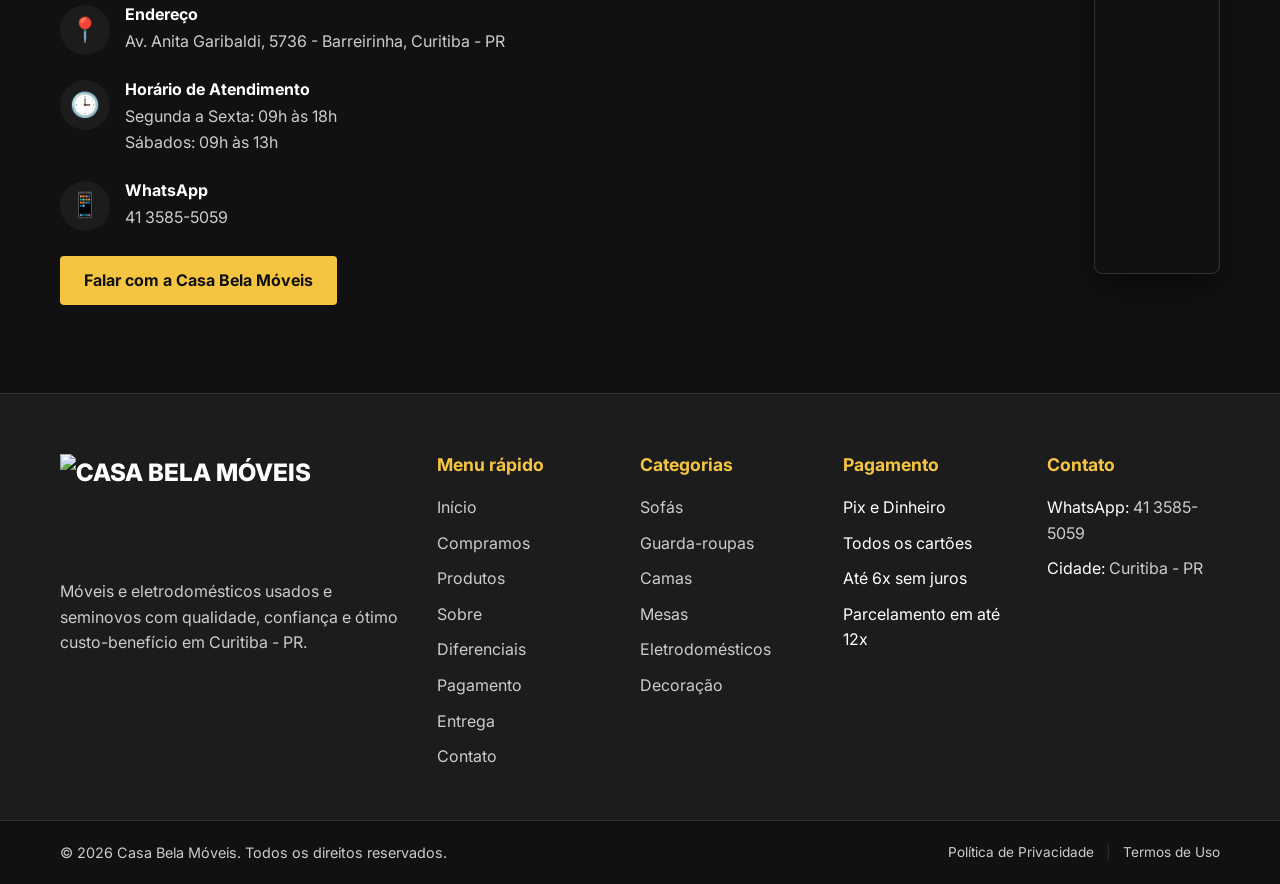
==== commit dc2f4e3c: "fix: corrigir erro de ortografia e atualizar regiao metropolitana de atendimento" ====
--- a/index.html
+++ b/index.html
@@ -1,4 +1,4 @@
-<!DOCTYPE html>
+﻿<!DOCTYPE html>
 <html lang="pt-BR">
 <head>
     <meta charset="UTF-8">
@@ -248,7 +248,7 @@
                         <li>✅ Entrega sob consulta</li>
                         <li>✅ Montagem própria</li>
                         <li>✅ Montagem grátis</li>
-                        <li>✅ Atendimento em Curitiba - PR</li>
+                        <li>✅ Atendimento em Curitiba - PR e Região Metropolitana</li>
                     </ul>
                     <a href="#contato-whatsapp" class="btn-primary">Verificar entrega pelo WhatsApp</a>
                 </div>
@@ -266,8 +266,8 @@
         <section class="contato" id="contato">
             <div class="container contato-container">
                 <div class="contato-info animate-on-scroll">
-                    <h2>Atendimento em Curitiba - PR</h2>
-                    <p>Atendemos clientes in Curitiba e região, com foco em oferecer móveis e eletrodomésticos usados de qualidade, com praticidade, economia e confiança.</p>
+                    <h2>Atendimento em Curitiba - PR e Região Metropolitana</h2>
+                    <p>Atendemos clientes em Curitiba e Região Metropolitana, com foco em oferecer móveis e eletrodomésticos usados de qualidade, com praticidade, economia e confiança.</p>
                     
                     <div class="info-box">
                         <div class="info-icon">📍</div>
@@ -394,3 +394,4 @@
 <!-- Site atualizado em: 2026-05-22 11:04 -->
 </body>
 </html>
+
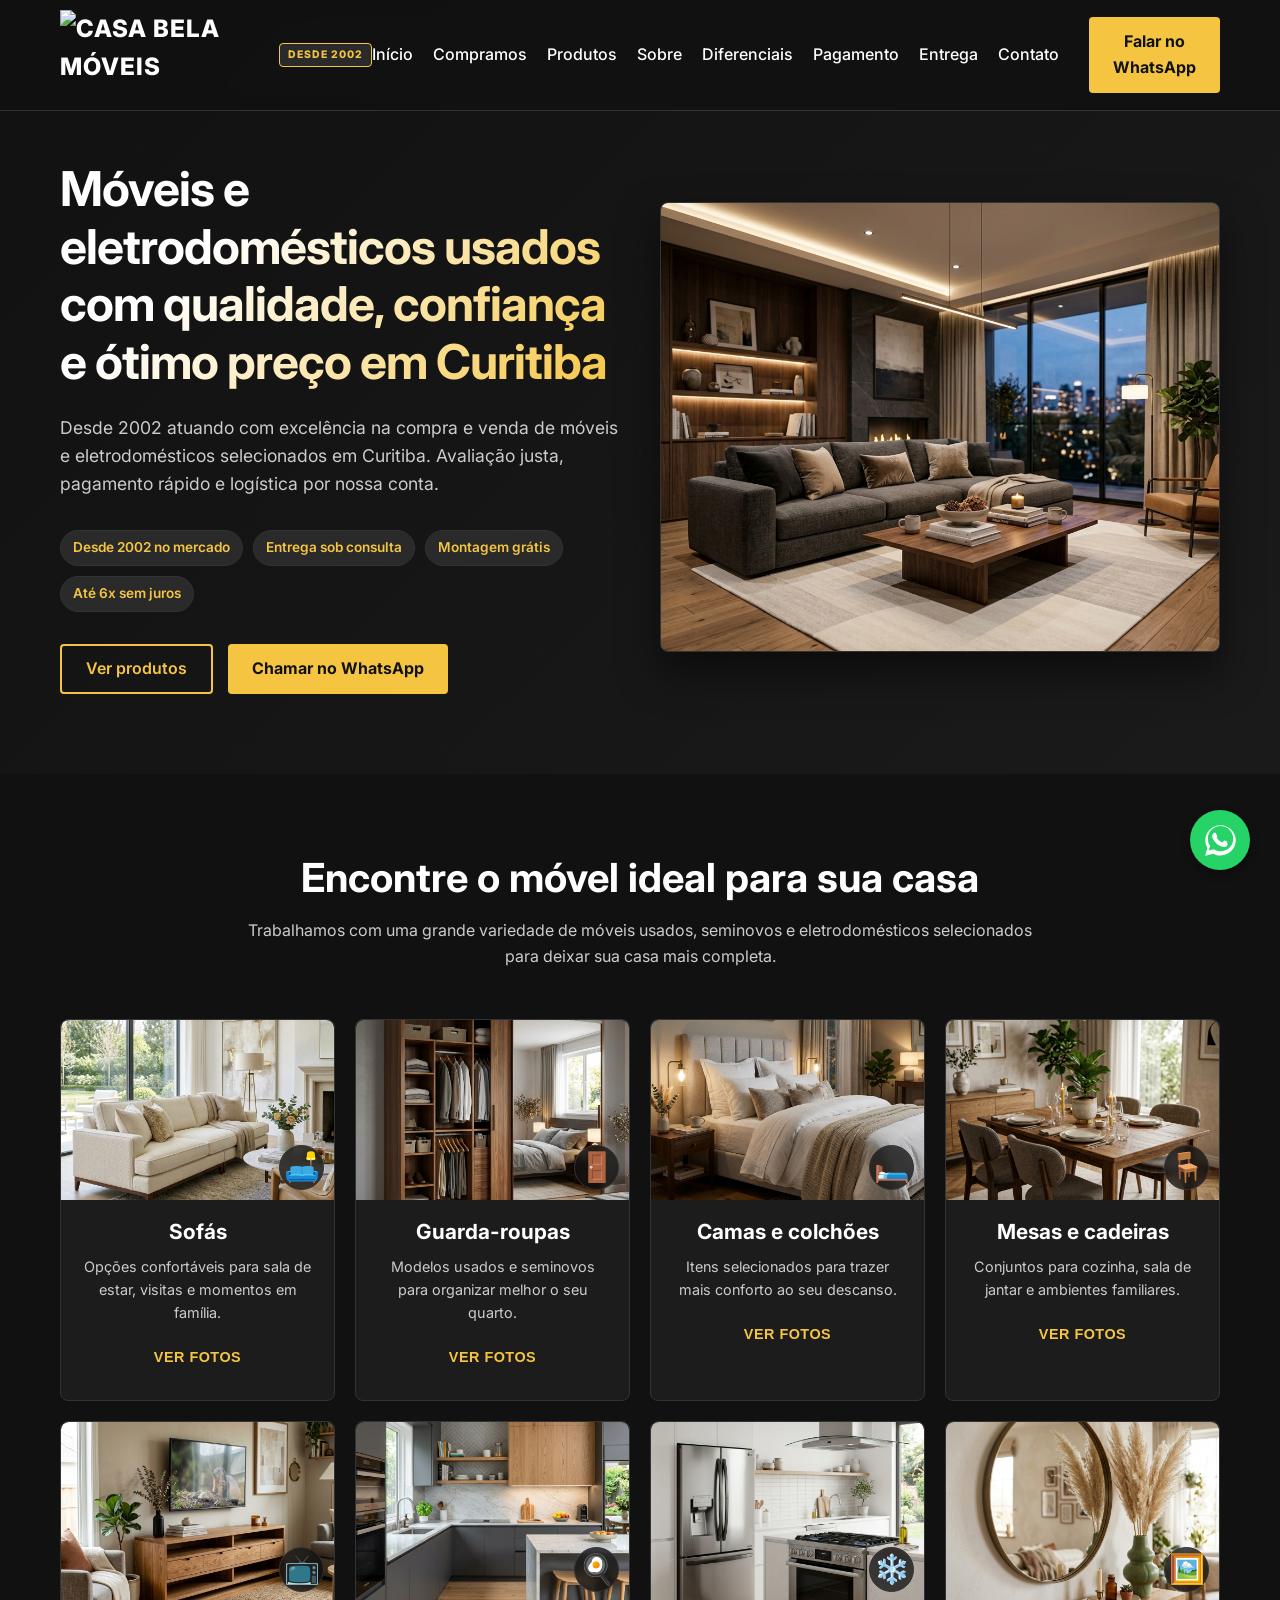
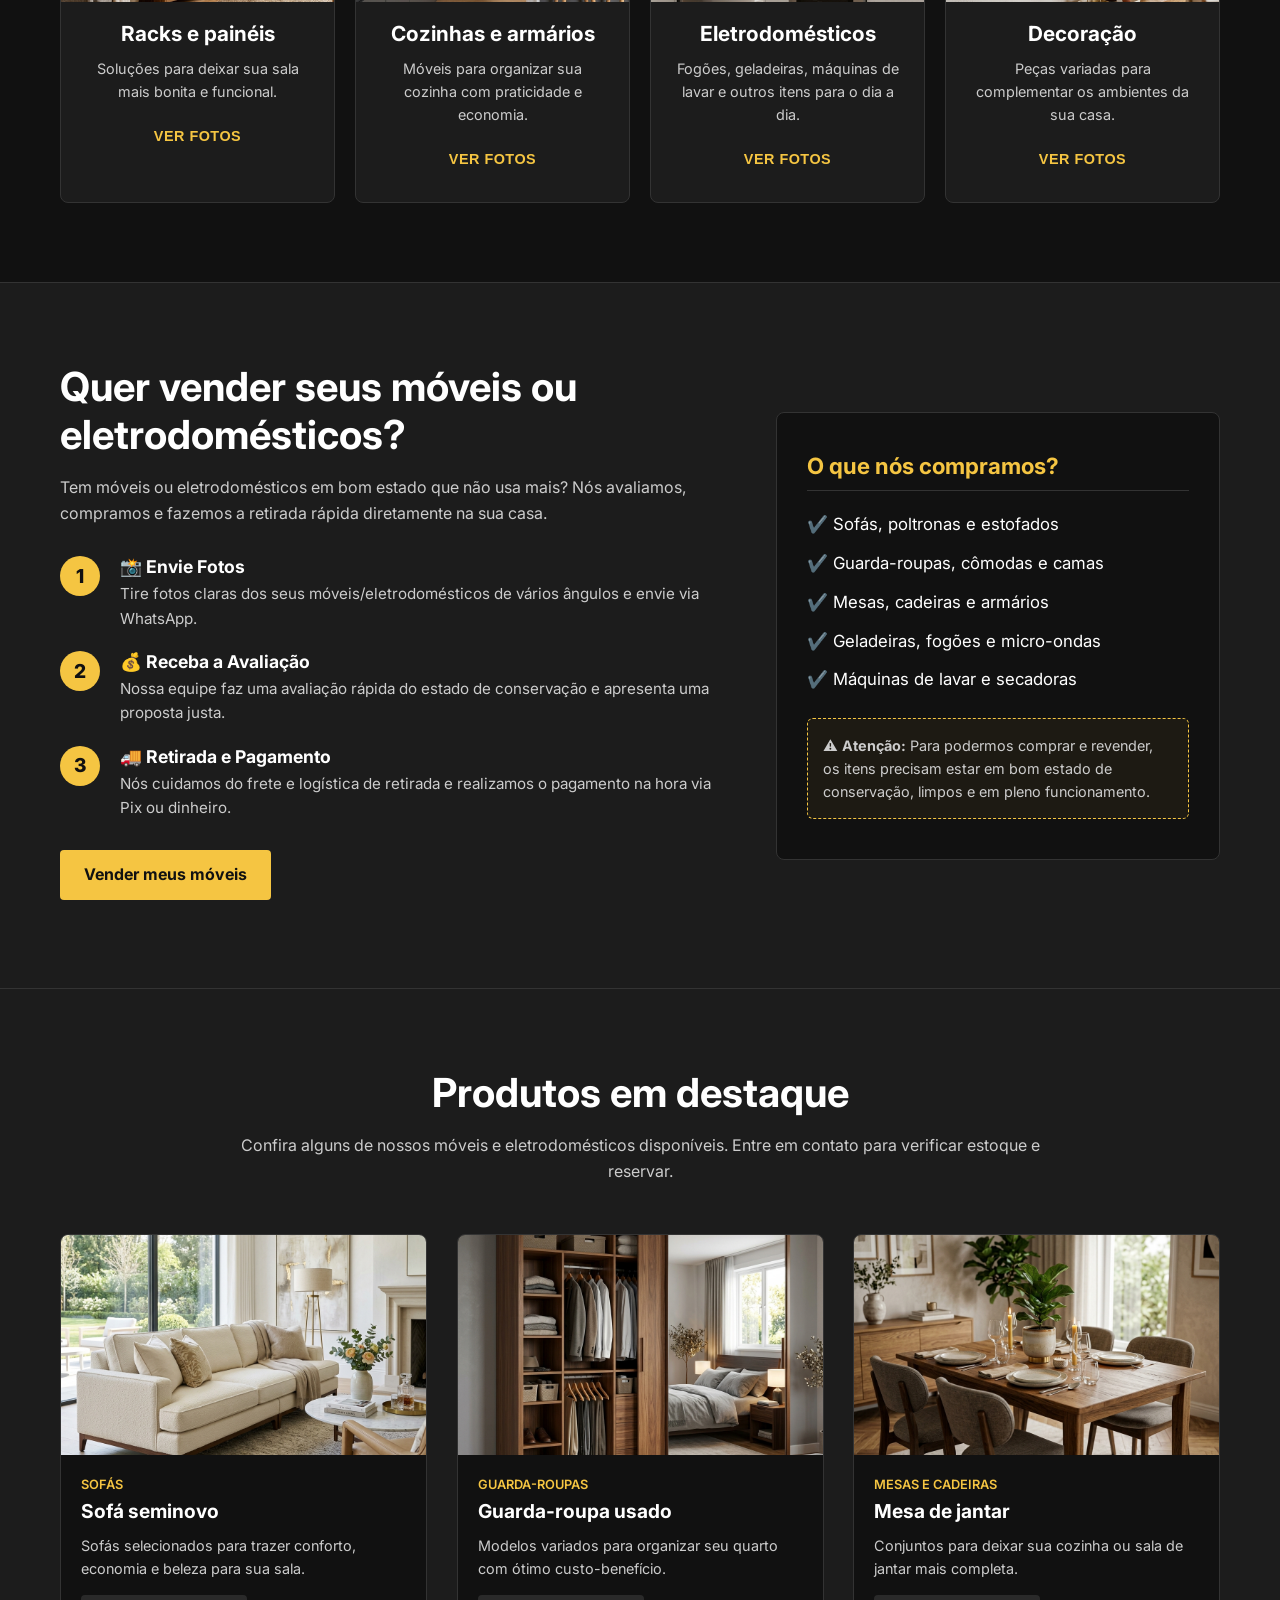
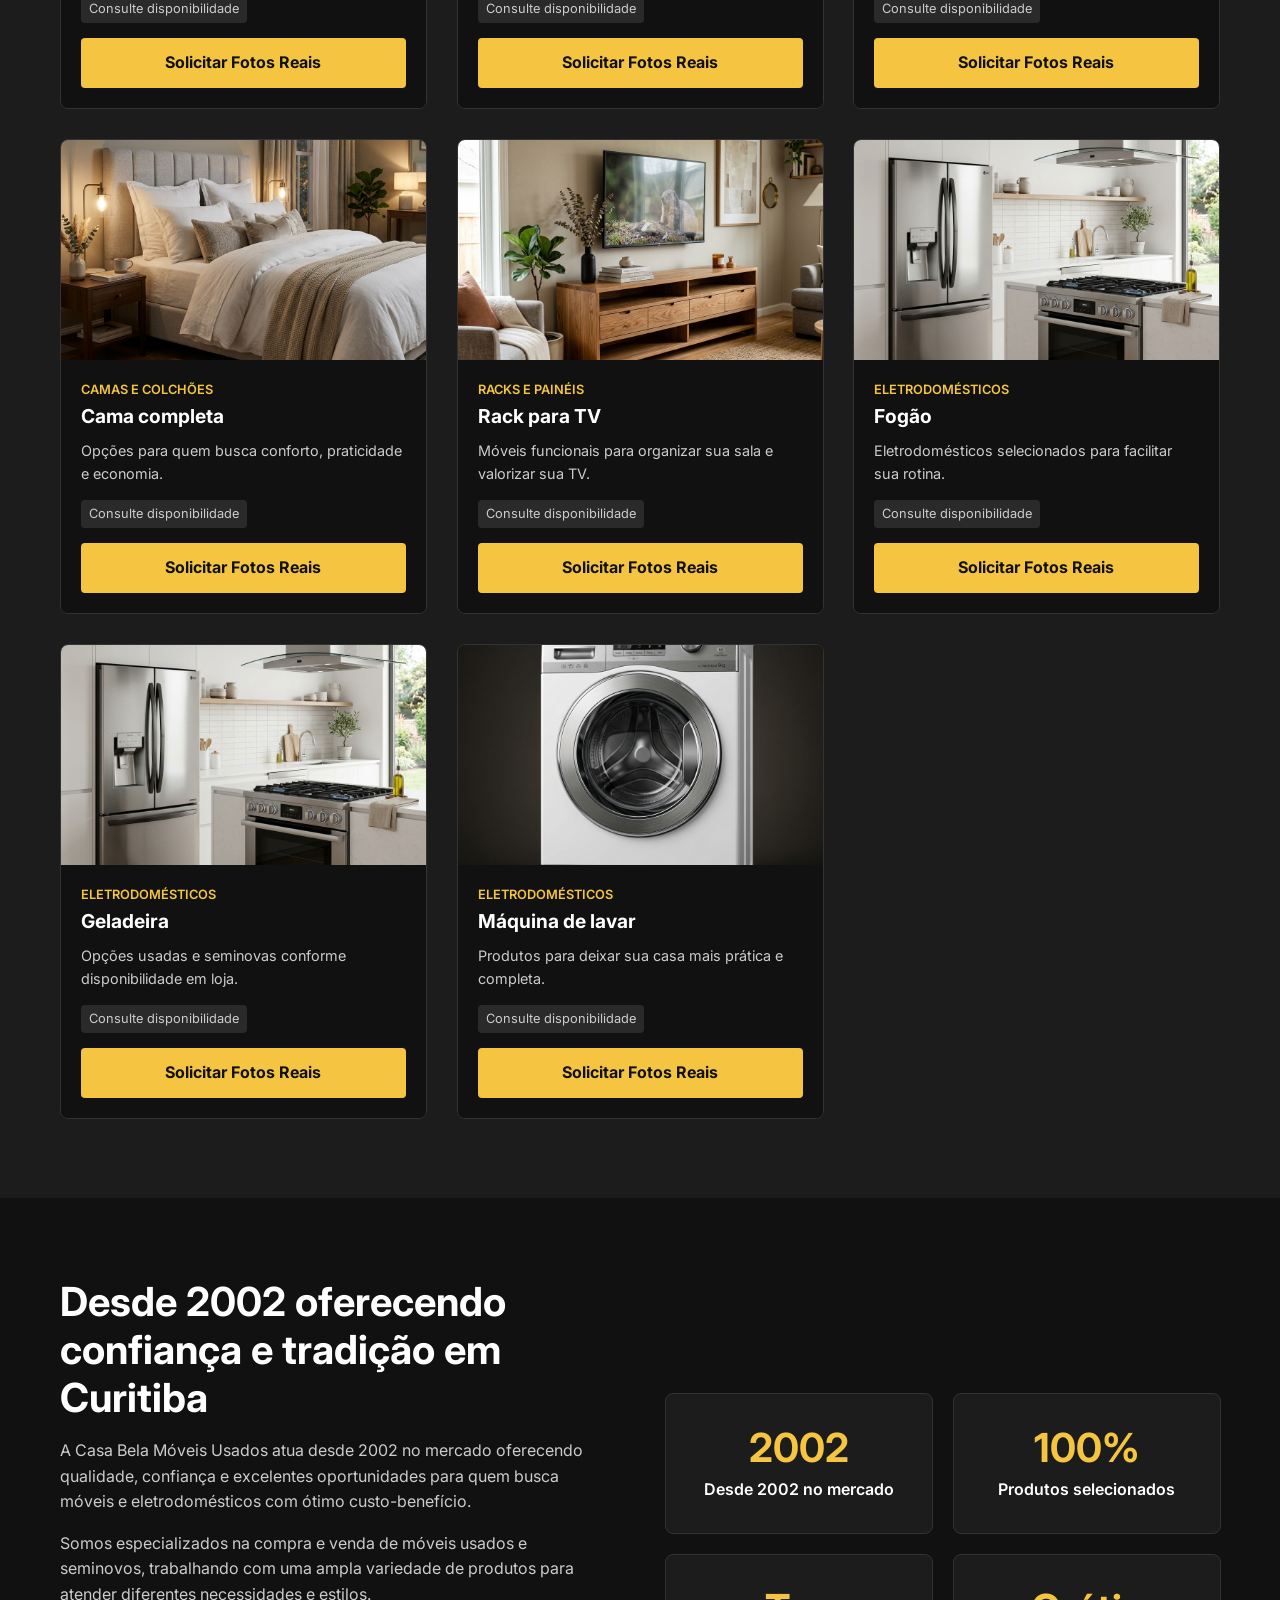
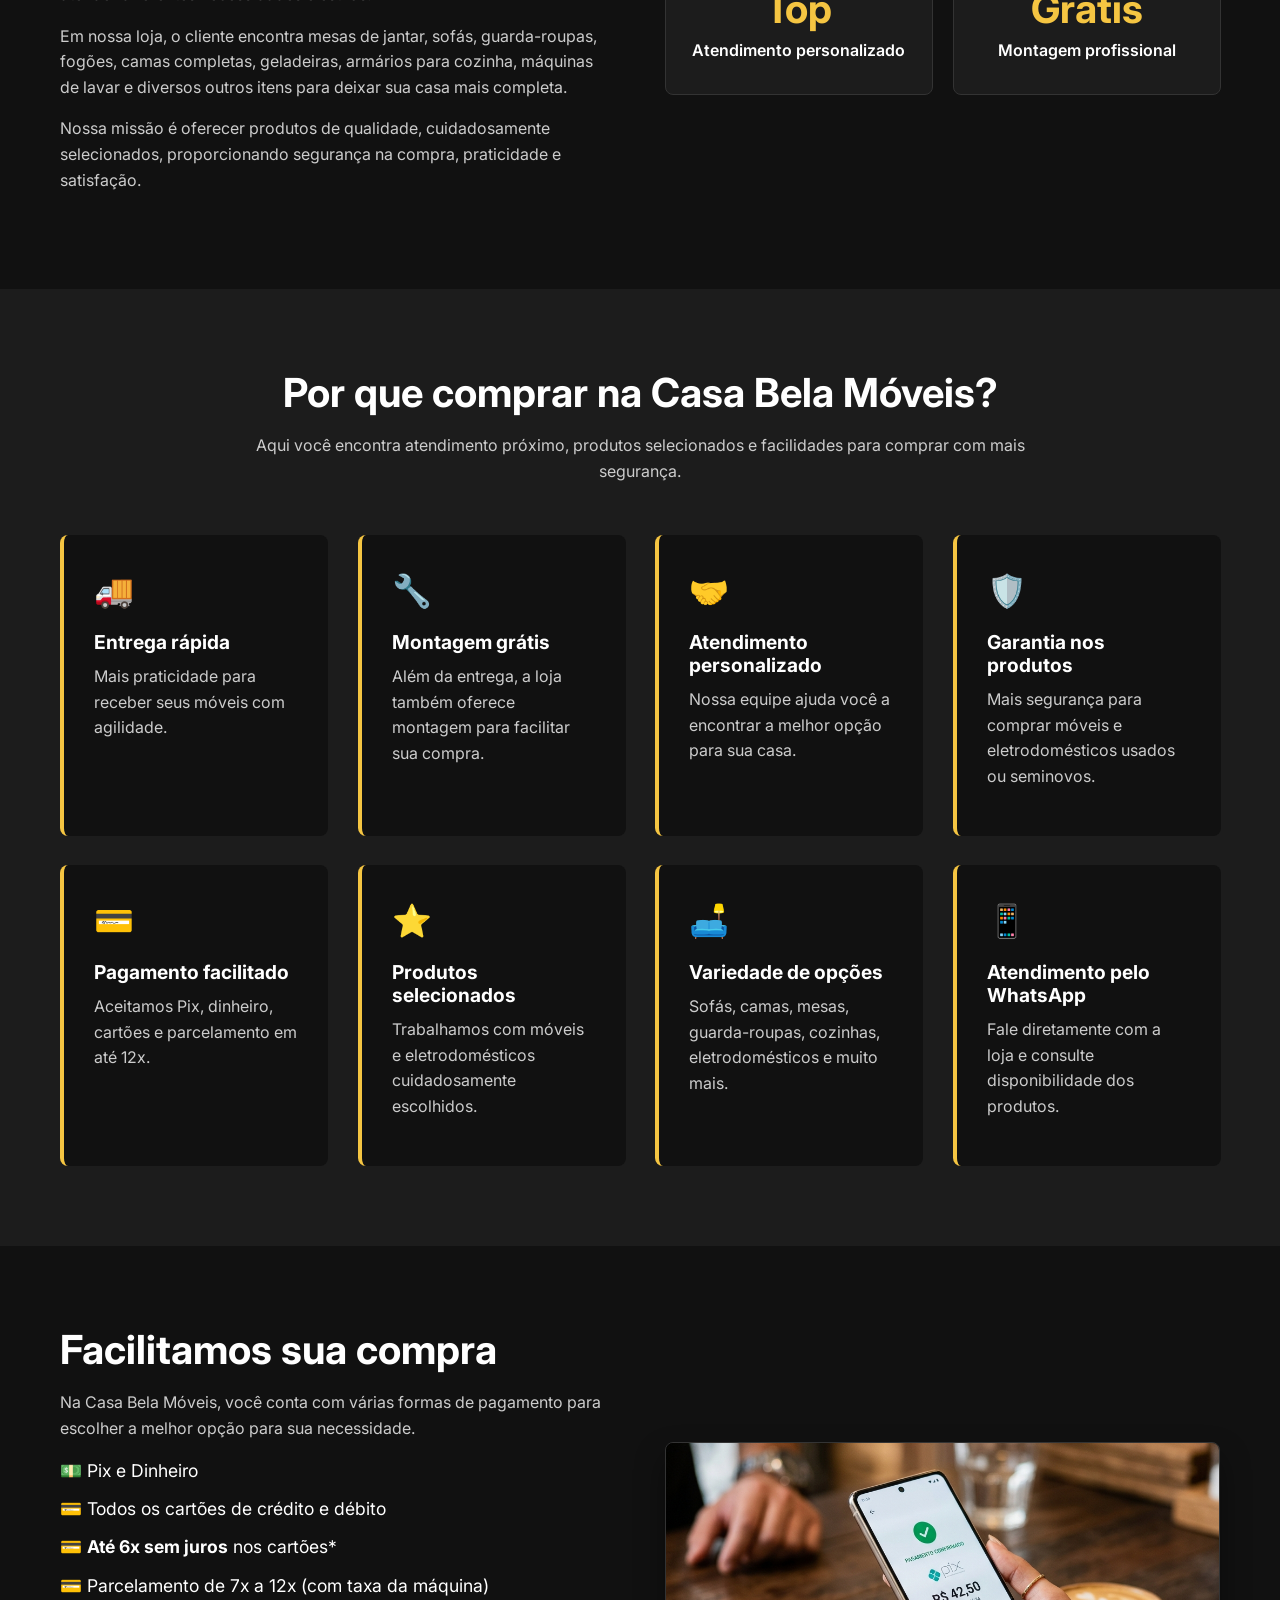
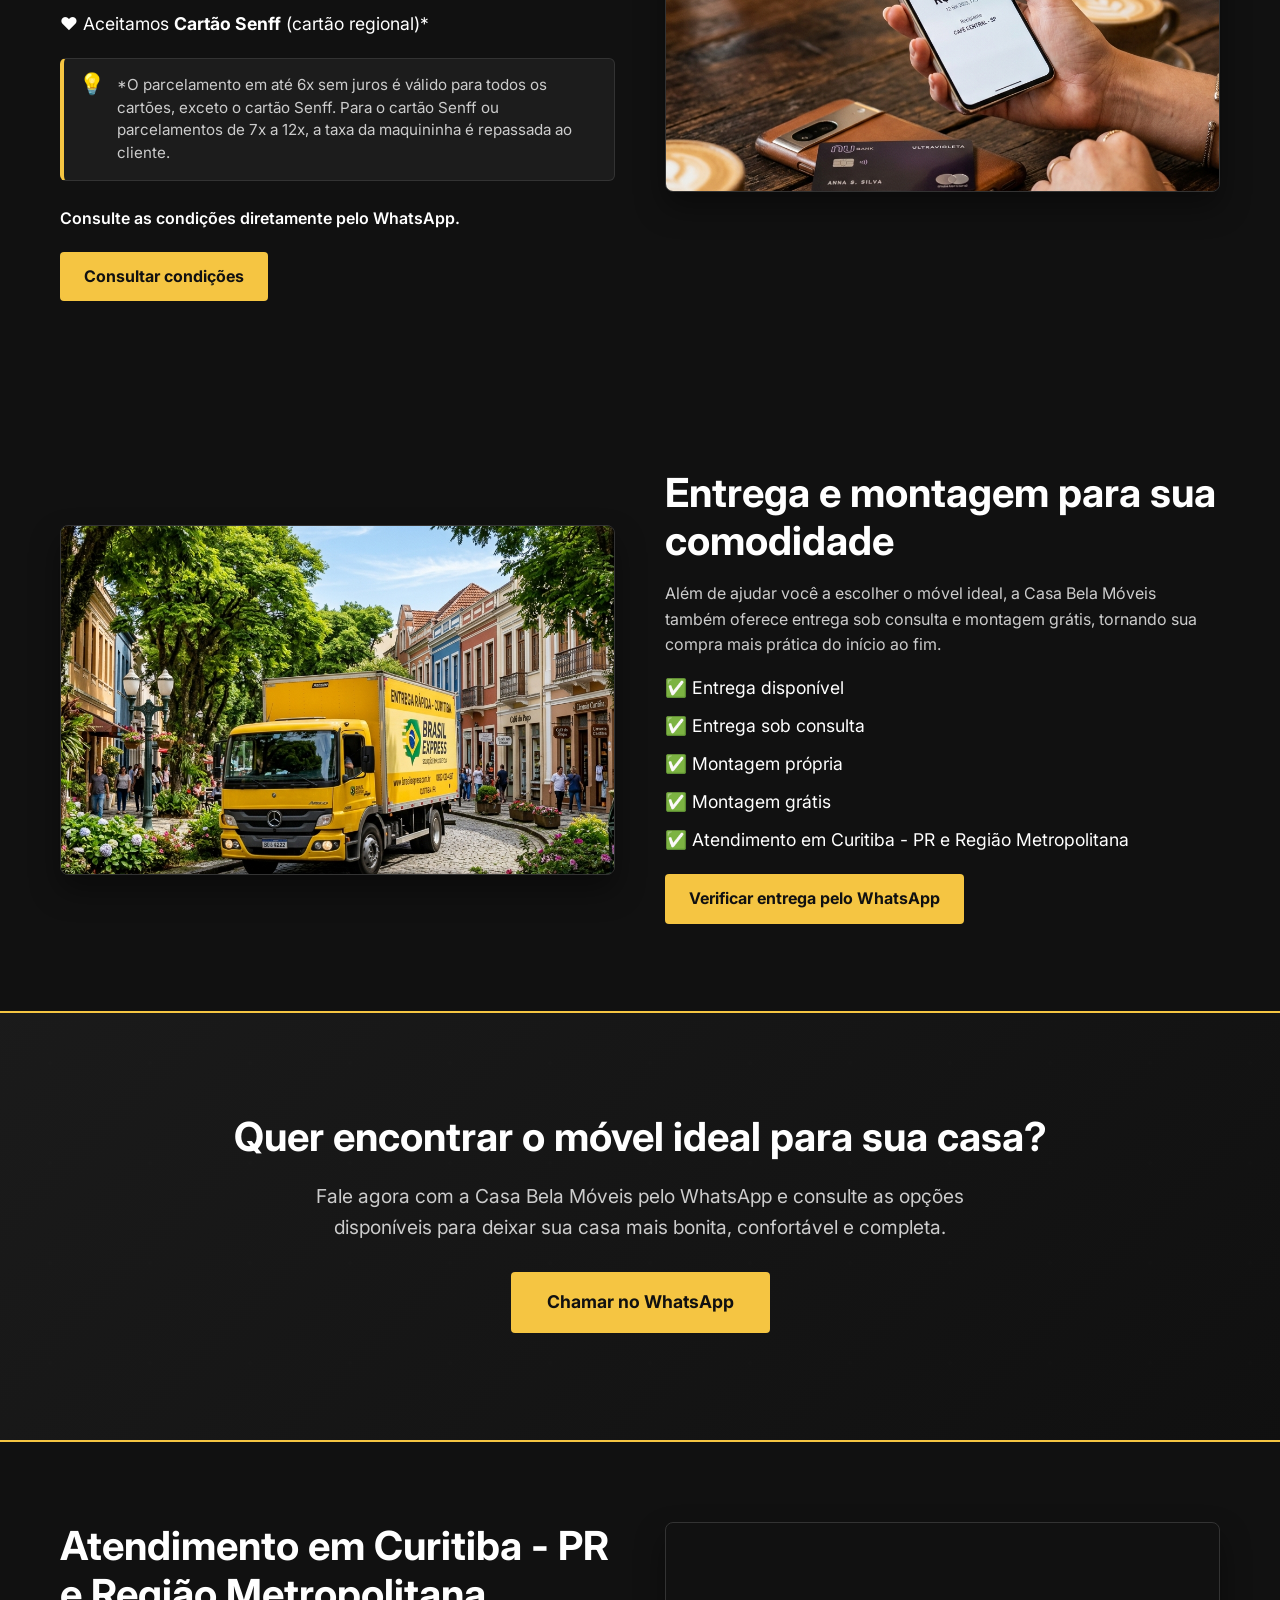
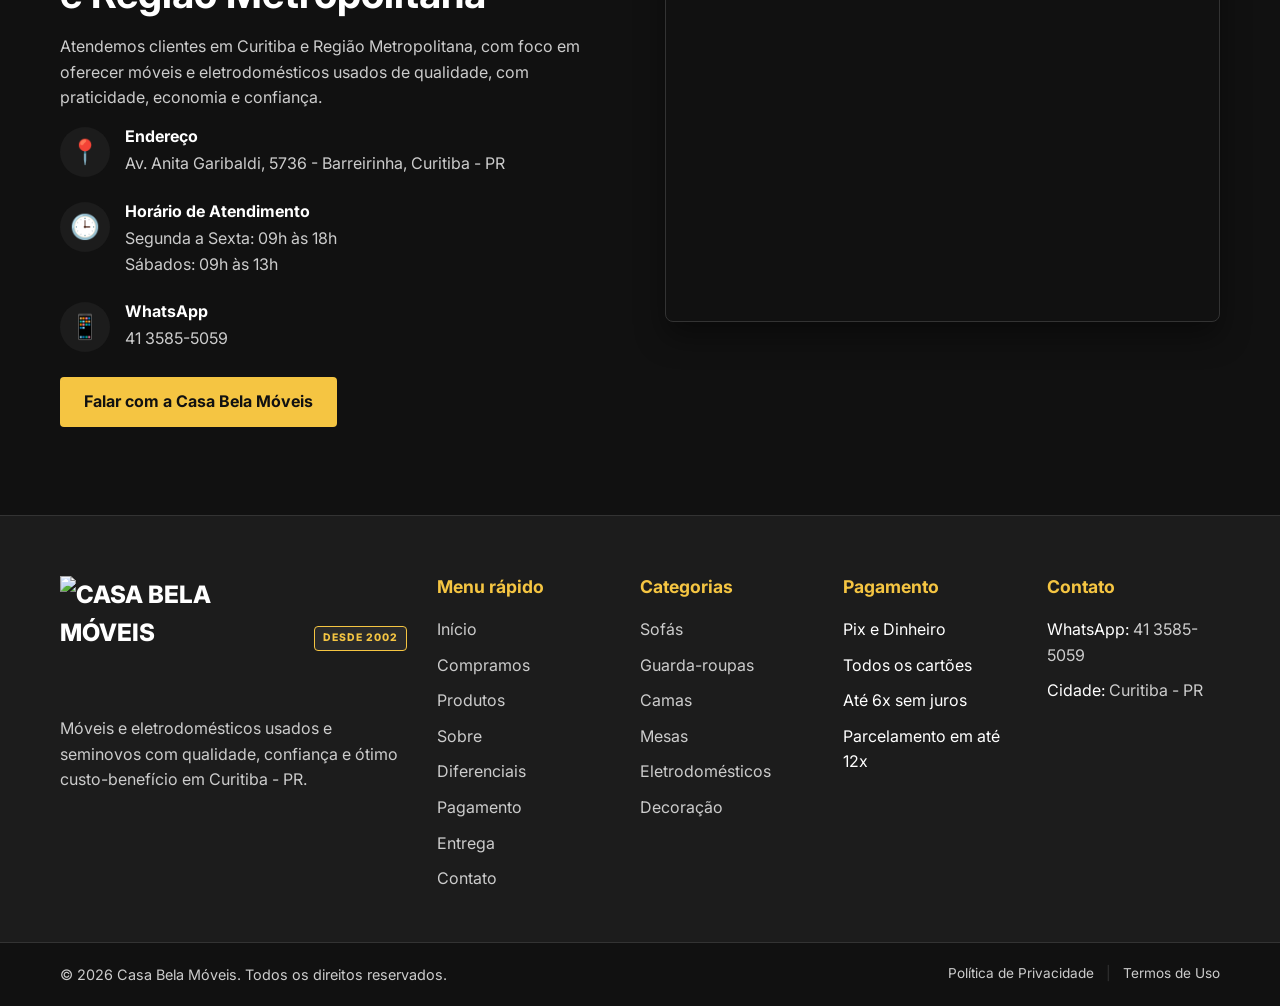
==== commit 4f8f7df2: "feat: highlight founding year (Desde 2002) matching company uniforms" ====
--- a/index.html
+++ b/index.html
@@ -1,4 +1,4 @@
-﻿<!DOCTYPE html>
+<!DOCTYPE html>
 <html lang="pt-BR">
 <head>
     <meta charset="UTF-8">
@@ -14,7 +14,7 @@
     <header class="header" id="header">
         <div class="container header-container">
             <a href="#" class="logo">
-                <img src="https://i.ibb.co/795wf46/Design-sem-nome-1.webp" alt="Casa Bela Móveis" class="logo-img">
+                <img src="https://i.ibb.co/795wf46/Design-sem-nome-1.webp" alt="Casa Bela Móveis" class="logo-img"><span class="logo-badge">Desde 2002</span>
             </a>
             <button class="menu-toggle" id="menu-toggle" aria-label="Abrir menu">
                 <span class="hamburger"></span>
@@ -40,10 +40,10 @@
             <div class="container hero-container">
                 <h1 class="hero-title animate-on-scroll">Móveis e eletrodomésticos usados com qualidade, confiança e ótimo preço em Curitiba</h1>
                 <div class="hero-content animate-on-scroll" style="transition-delay: 300ms;">
-                    <p>Há mais de 20 anos atuando na compra e venda de móveis e eletrodomésticos selecionados em Curitiba. Avaliação justa, pagamento rápido e logística por nossa conta.</p>
+                    <p>Desde 2002 atuando com excelência na compra e venda de móveis e eletrodomésticos selecionados em Curitiba. Avaliação justa, pagamento rápido e logística por nossa conta.</p>
                     
                     <div class="hero-selos">
-                        <span class="selo">+20 anos de mercado</span>
+                        <span class="selo">Desde 2002 no mercado</span>
                         <span class="selo">Entrega sob consulta</span>
                         <span class="selo">Montagem grátis</span>
                         <span class="selo">Até 6x sem juros</span>
@@ -132,16 +132,16 @@
 <section class="sobre" id="sobre">
             <div class="container sobre-container">
                 <div class="sobre-content animate-on-scroll">
-                    <h2>Mais de 20 anos de confiança em Curitiba</h2>
-                    <p>A Casa Bela Móveis Usados atua há mais de 20 anos no mercado oferecendo qualidade, confiança e excelentes oportunidades para quem busca móveis e eletrodomésticos com ótimo custo-benefício.</p>
+                    <h2>Desde 2002 oferecendo confiança e tradição em Curitiba</h2>
+                    <p>A Casa Bela Móveis Usados atua desde 2002 no mercado oferecendo qualidade, confiança e excelentes oportunidades para quem busca móveis e eletrodomésticos com ótimo custo-benefício.</p>
                     <p>Somos especializados na compra e venda de móveis usados e seminovos, trabalhando com uma ampla variedade de produtos para atender diferentes necessidades e estilos.</p>
                     <p>Em nossa loja, o cliente encontra mesas de jantar, sofás, guarda-roupas, fogões, camas completas, geladeiras, armários para cozinha, máquinas de lavar e diversos outros itens para deixar sua casa mais completa.</p>
                     <p>Nossa missão é oferecer produtos de qualidade, cuidadosamente selecionados, proporcionando segurança na compra, praticidade e satisfação.</p>
                 </div>
                 <div class="sobre-destaques">
                     <div class="destaque-item animate-on-scroll" style="transition-delay: 100ms;">
-                        <h3>+20</h3>
-                        <p>Anos de mercado</p>
+                        <h3>2002</h3>
+                        <p>Desde 2002 no mercado</p>
                     </div>
                     <div class="destaque-item animate-on-scroll" style="transition-delay: 200ms;">
                         <h3>100%</h3>
@@ -325,7 +325,7 @@
         <div class="container footer-container animate-on-scroll">
             <div class="footer-col footer-about">
                 <a href="#" class="logo-footer">
-                    <img src="https://i.ibb.co/795wf46/Design-sem-nome-1.webp" alt="Casa Bela Móveis" class="logo-img-footer">
+                    <img src="https://i.ibb.co/795wf46/Design-sem-nome-1.webp" alt="Casa Bela Móveis" class="logo-img-footer"><span class="logo-badge">Desde 2002</span>
                 </a>
                 <p>Móveis e eletrodomésticos usados e seminovos com qualidade, confiança e ótimo custo-benefício em Curitiba - PR.</p>
             </div>
--- a/style.css
+++ b/style.css
@@ -1,4 +1,4 @@
-﻿/* Identidade Visual */
+/* Identidade Visual */
 :root {
   --preto-principal: #111111;
   --preto-secundario: #1C1C1C;
@@ -13,7 +13,7 @@
   --borda-suave: #333333;
 }
 
-/* Reset Básico */
+/* Reset B�sico */
 * {
   margin: 0;
   padding: 0;
@@ -37,7 +37,7 @@
   width: 100%;
 }
 
-/* Prevenção de estouro por palavras longas */
+/* Preven��o de estouro por palavras longas */
 h1, h2, h3, h4, h5, h6, p, span, a, li {
   overflow-wrap: break-word;
   word-wrap: break-word;
@@ -75,7 +75,7 @@
   margin-bottom: 1rem;
 }
 
-/* Utilitários */
+/* Utilit�rios */
 .text-center {
   text-align: center;
 }
@@ -84,7 +84,7 @@
   color: var(--amarelo-destaque);
 }
 
-/* Botões */
+/* Bot�es */
 .btn-primary {
   display: inline-block;
   background-color: var(--amarelo-destaque);
@@ -103,7 +103,7 @@
   transform: translateY(-2px);
 }
 
-/* Efeito 3: Brilho nos botões (Shine) */
+/* Efeito 3: Brilho nos bot�es (Shine) */
 .btn-primary::before {
   content: '';
   position: absolute;
@@ -144,7 +144,7 @@
   font-size: 1.1rem;
 }
 
-/* 1. CABEÇALHO */
+/* 1. CABE�ALHO */
 .header {
   position: fixed;
   top: 0;
@@ -170,6 +170,9 @@
   color: var(--branco);
   text-transform: uppercase;
   letter-spacing: 1px;
+  display: flex;
+  align-items: center;
+  gap: 10px;
 }
 
 .logo-img {
@@ -338,7 +341,7 @@
   z-index: 1;
 }
 
-/* Estrutura Geral das Seções */
+/* Estrutura Geral das Se��es */
 section {
   padding: 80px 0;
 }
@@ -468,7 +471,7 @@
 }
 
 .produto-card .imagem-container {
-  overflow: hidden; /* Mantém o zoom dentro do card */
+  overflow: hidden; /* Mant�m o zoom dentro do card */
 }
 
 .produto-info {
@@ -688,7 +691,7 @@
 }
 
 .contato-info h2 {
-  white-space: nowrap;
+  white-space: normal;
   font-size: clamp(0.95rem, 4.8vw, 2.5rem);
 }
 
@@ -726,7 +729,7 @@
 }
 
 .address-text {
-  white-space: nowrap;
+  white-space: normal;
 }
 
 .placeholder-mapa {
@@ -752,7 +755,7 @@
   z-index: 1;
 }
 
-/* 11. RODAPÉ */
+/* 11. RODAP� */
 .footer {
   background-color: var(--preto-secundario);
   padding: 60px 0 0;
@@ -772,7 +775,9 @@
   color: var(--branco);
   text-transform: uppercase;
   margin-bottom: 15px;
-  display: block;
+  display: flex;
+  align-items: center;
+  gap: 10px;
 }
 
 .logo-img-footer {
@@ -848,7 +853,7 @@
 .whatsapp-flutuante:hover {
   transform: scale(1.1);
   background-color: #20b858;
-  animation: none; /* Pausa o pulso no hover para focar na interação */
+  animation: none; /* Pausa o pulso no hover para focar na intera��o */
 }
 
 /* RESPONSIVIDADE */
@@ -1088,7 +1093,7 @@
 
 /* 13. MODAL (GALERIA) */
 .modal {
-  display: none; /* Escondido por padrão */
+  display: none; /* Escondido por padr�o */
   position: fixed;
   z-index: 2000;
   left: 0;
@@ -1564,3 +1569,18 @@
   }
 }
 
+
+
+.logo-badge {
+  font-size: 0.65rem;
+  color: var(--amarelo-destaque);
+  background-color: var(--cinza-escuro);
+  border: 1px solid var(--amarelo-destaque);
+  padding: 3px 8px;
+  border-radius: 4px;
+  font-weight: 800;
+  text-transform: uppercase;
+  letter-spacing: 1px;
+  display: inline-block;
+  white-space: nowrap;
+}
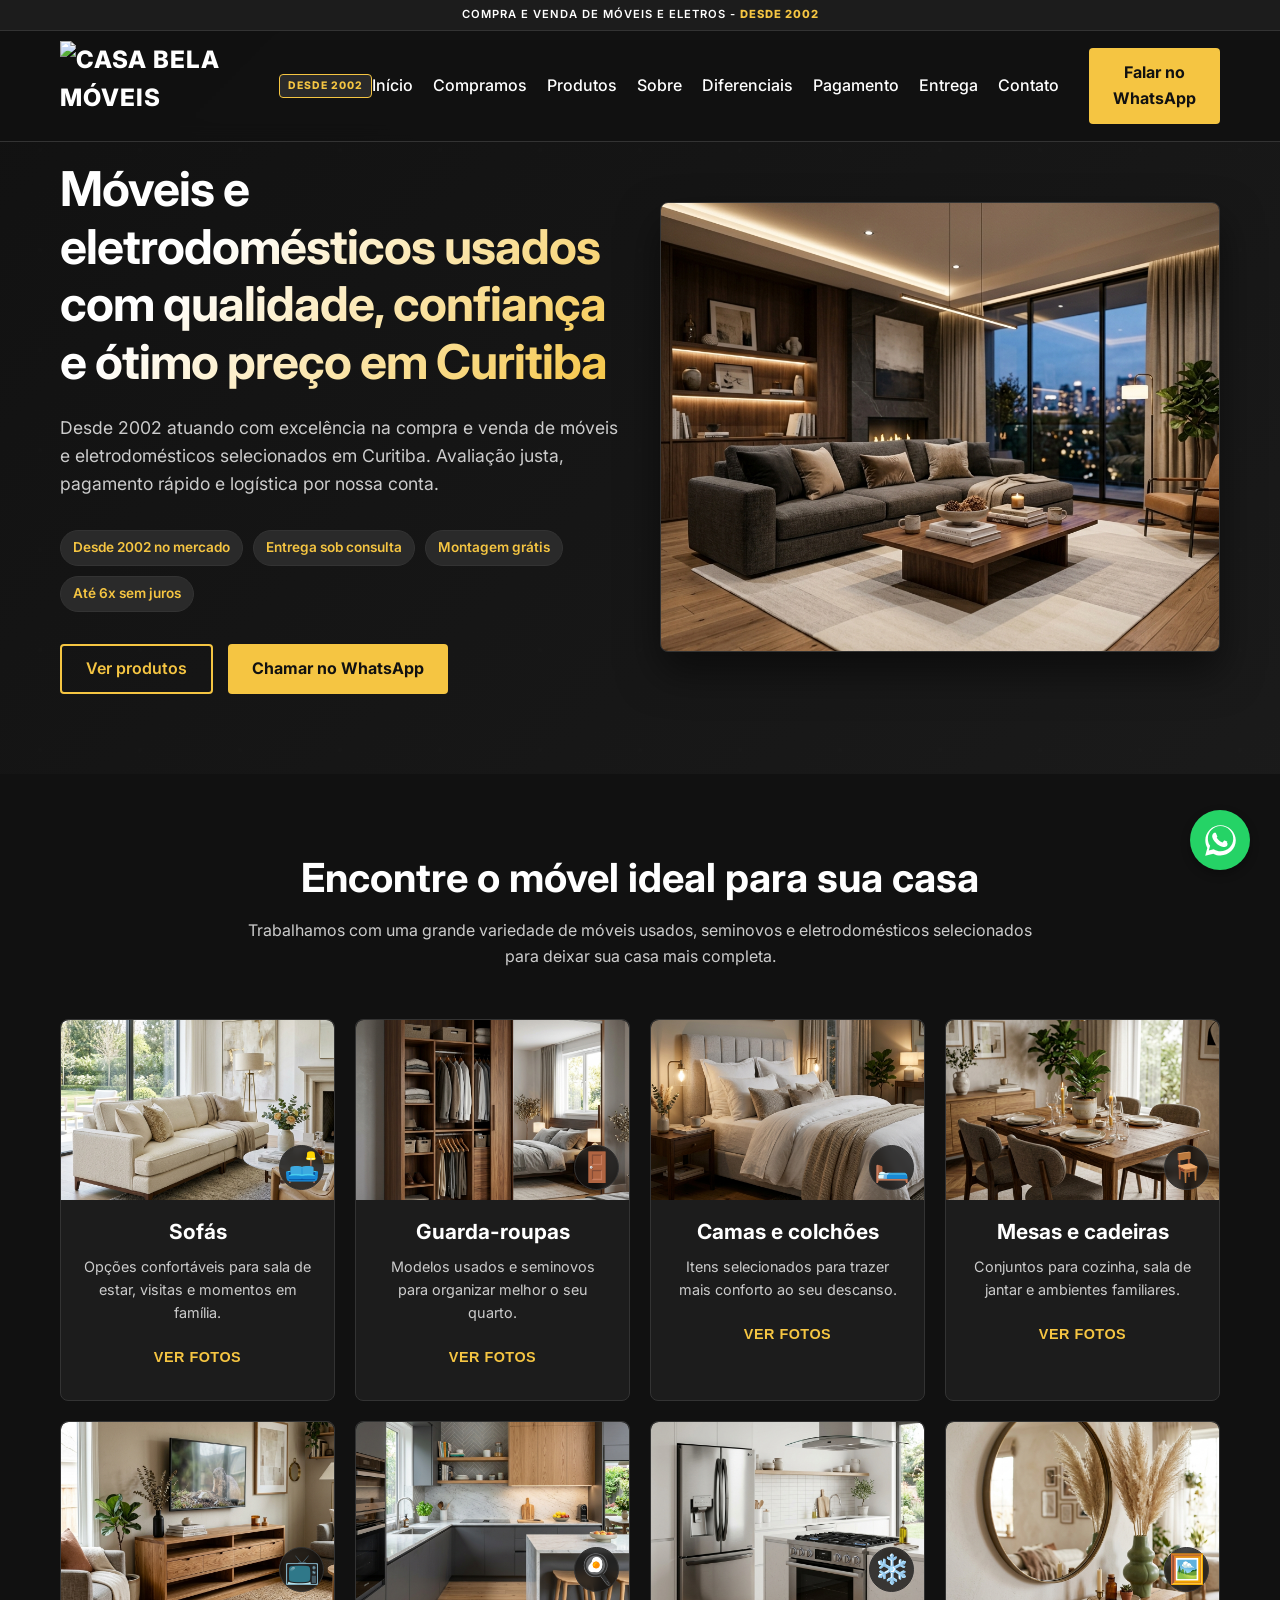
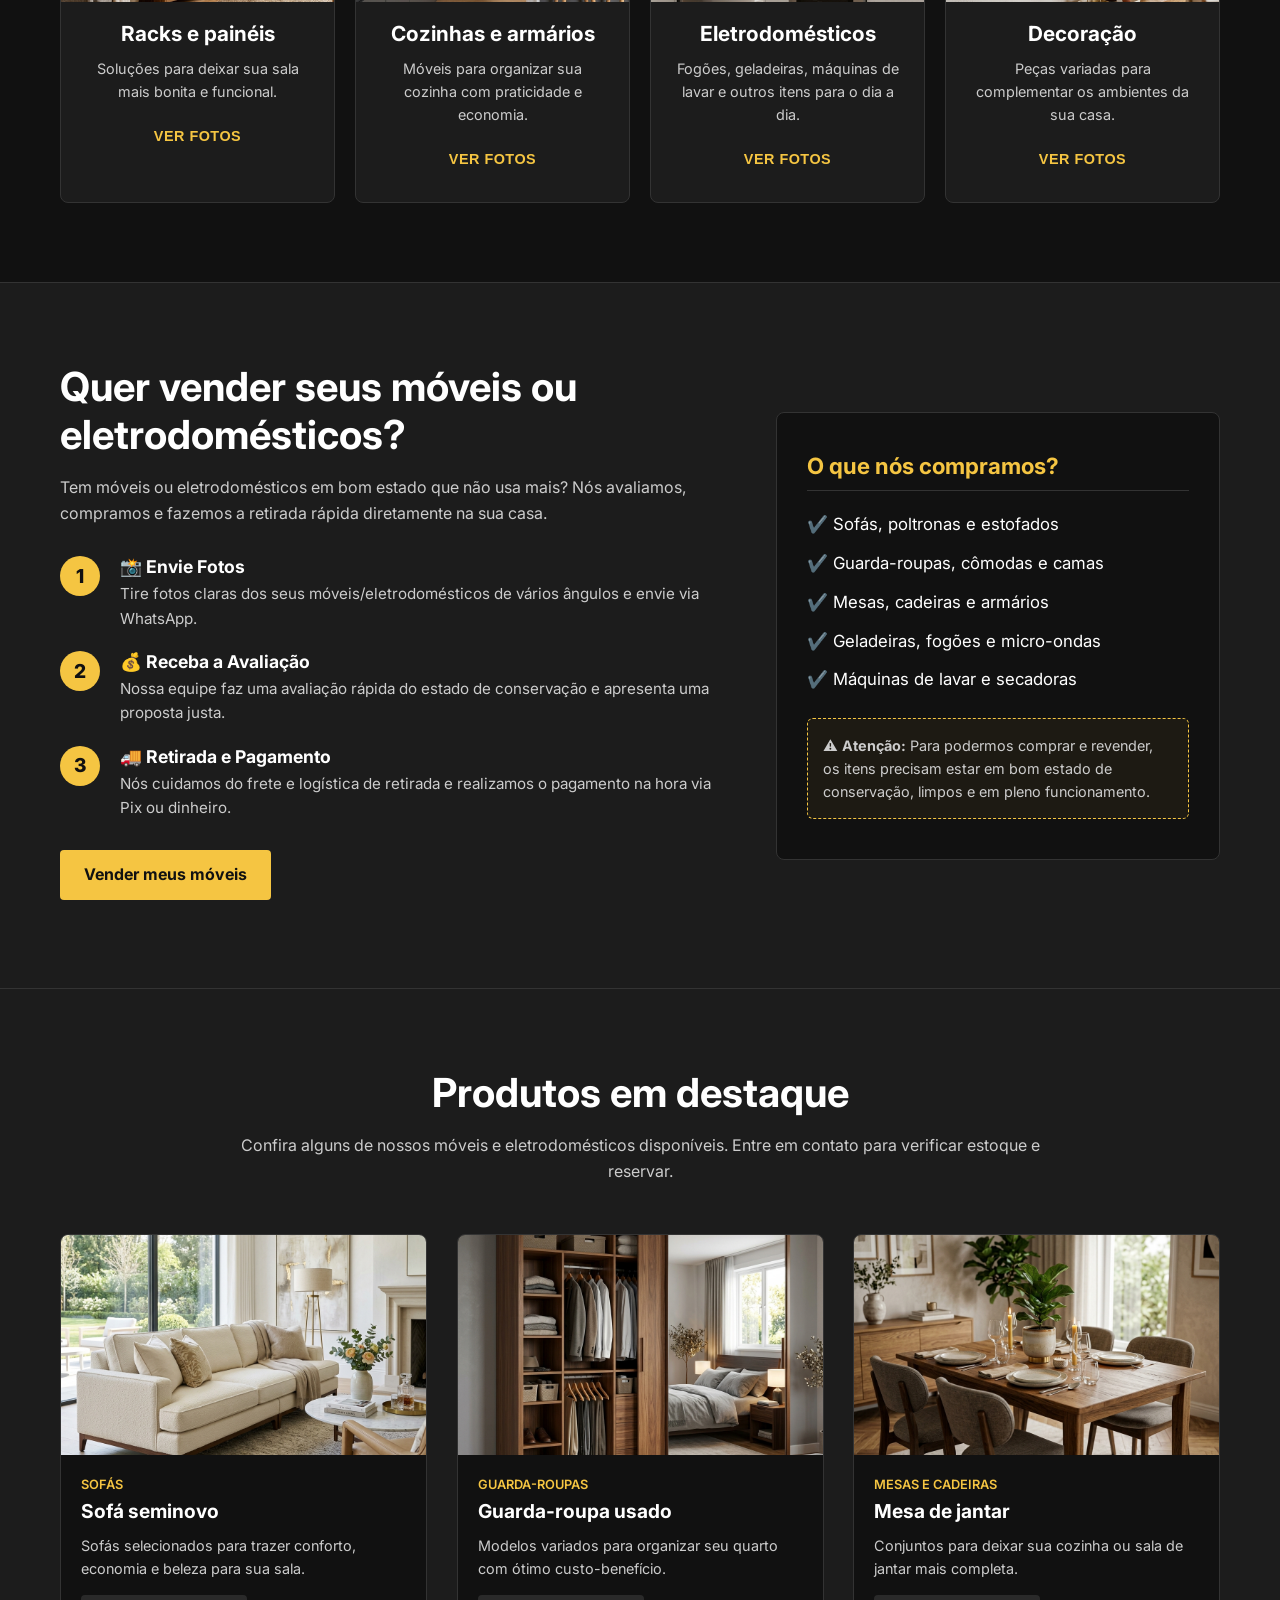
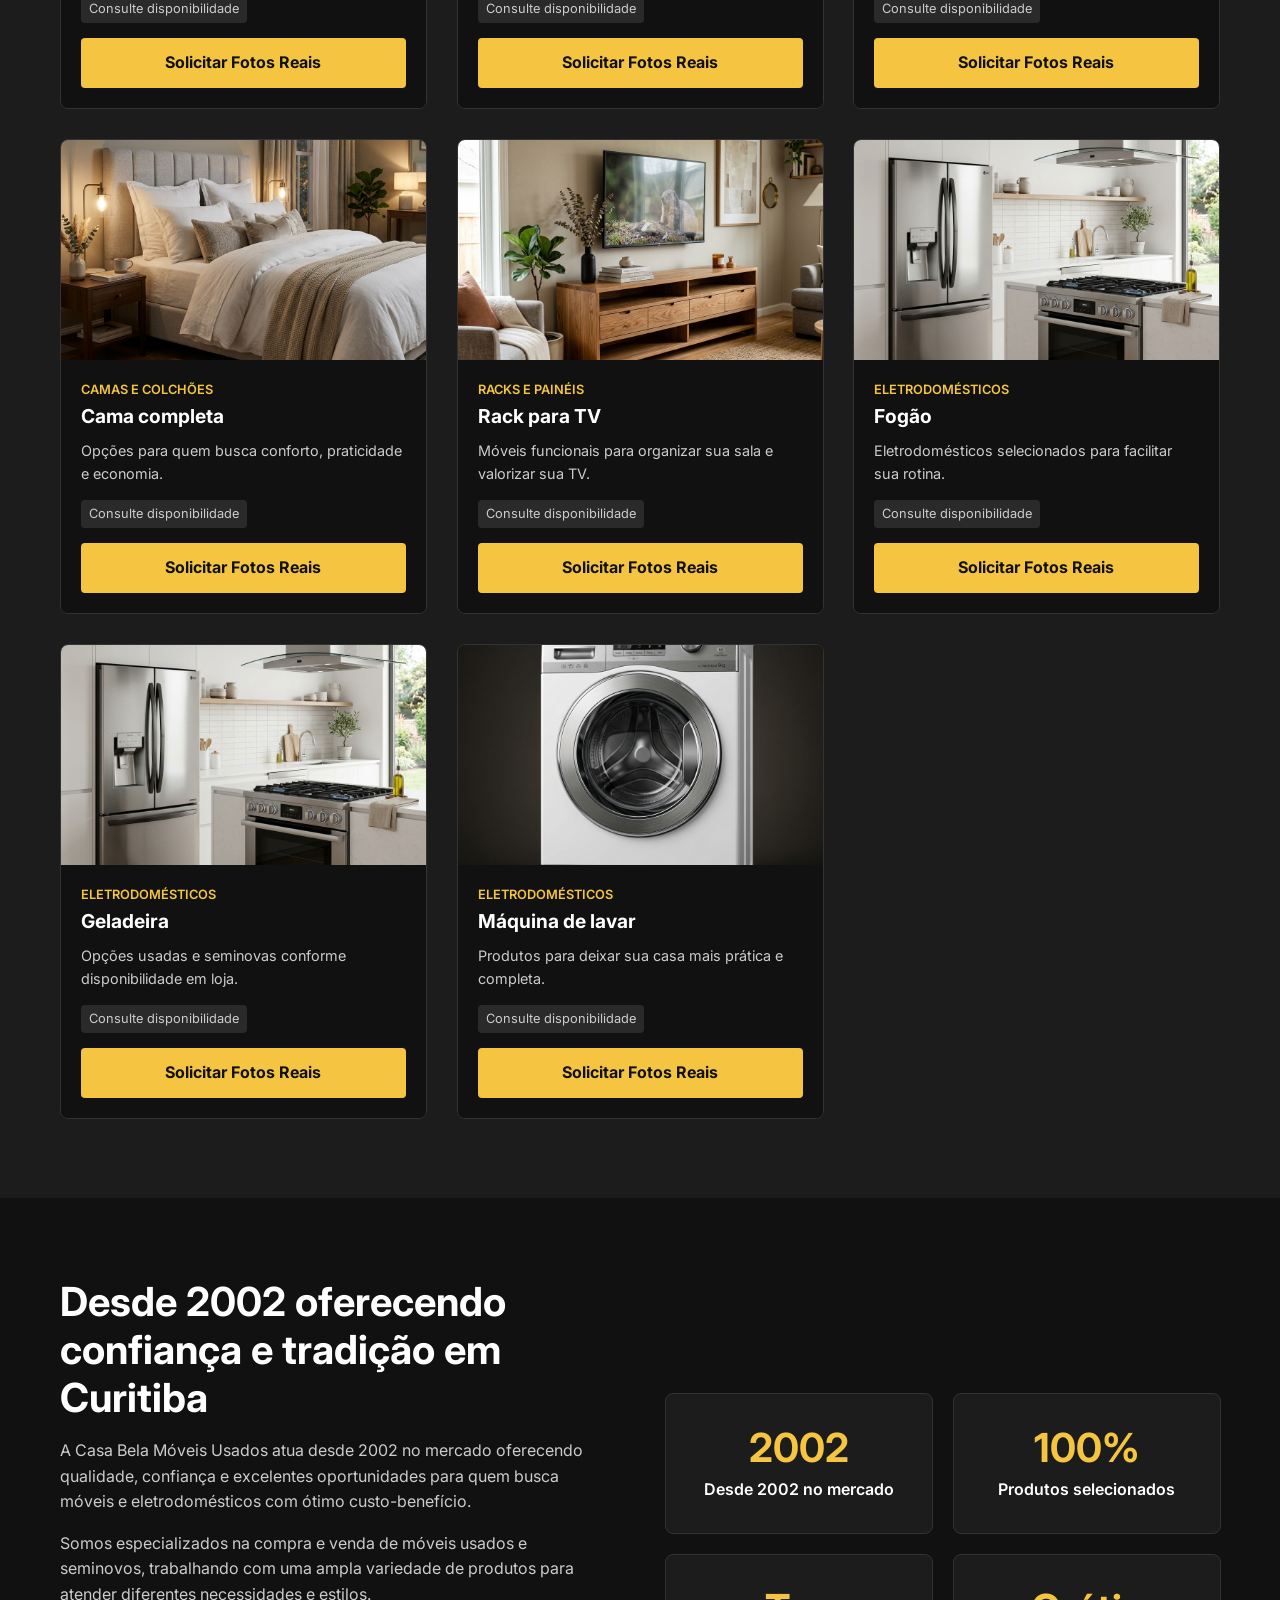
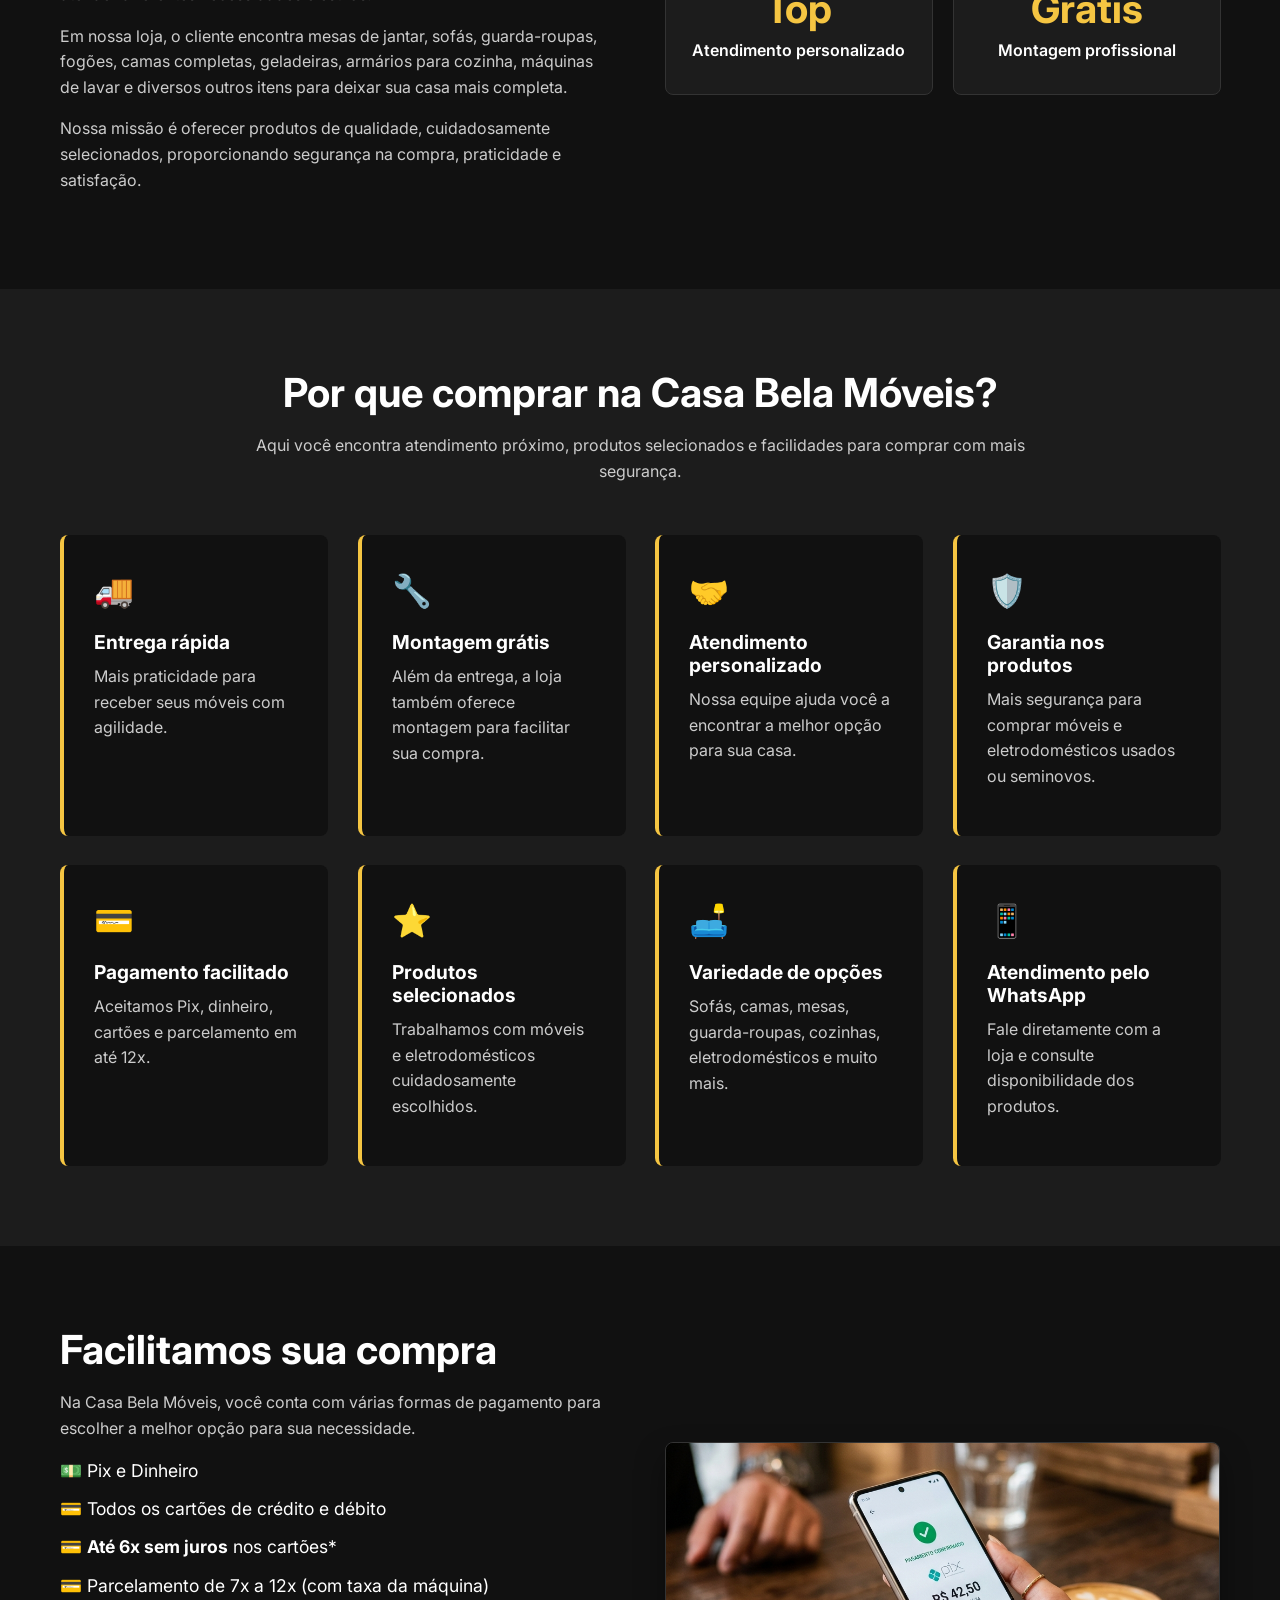
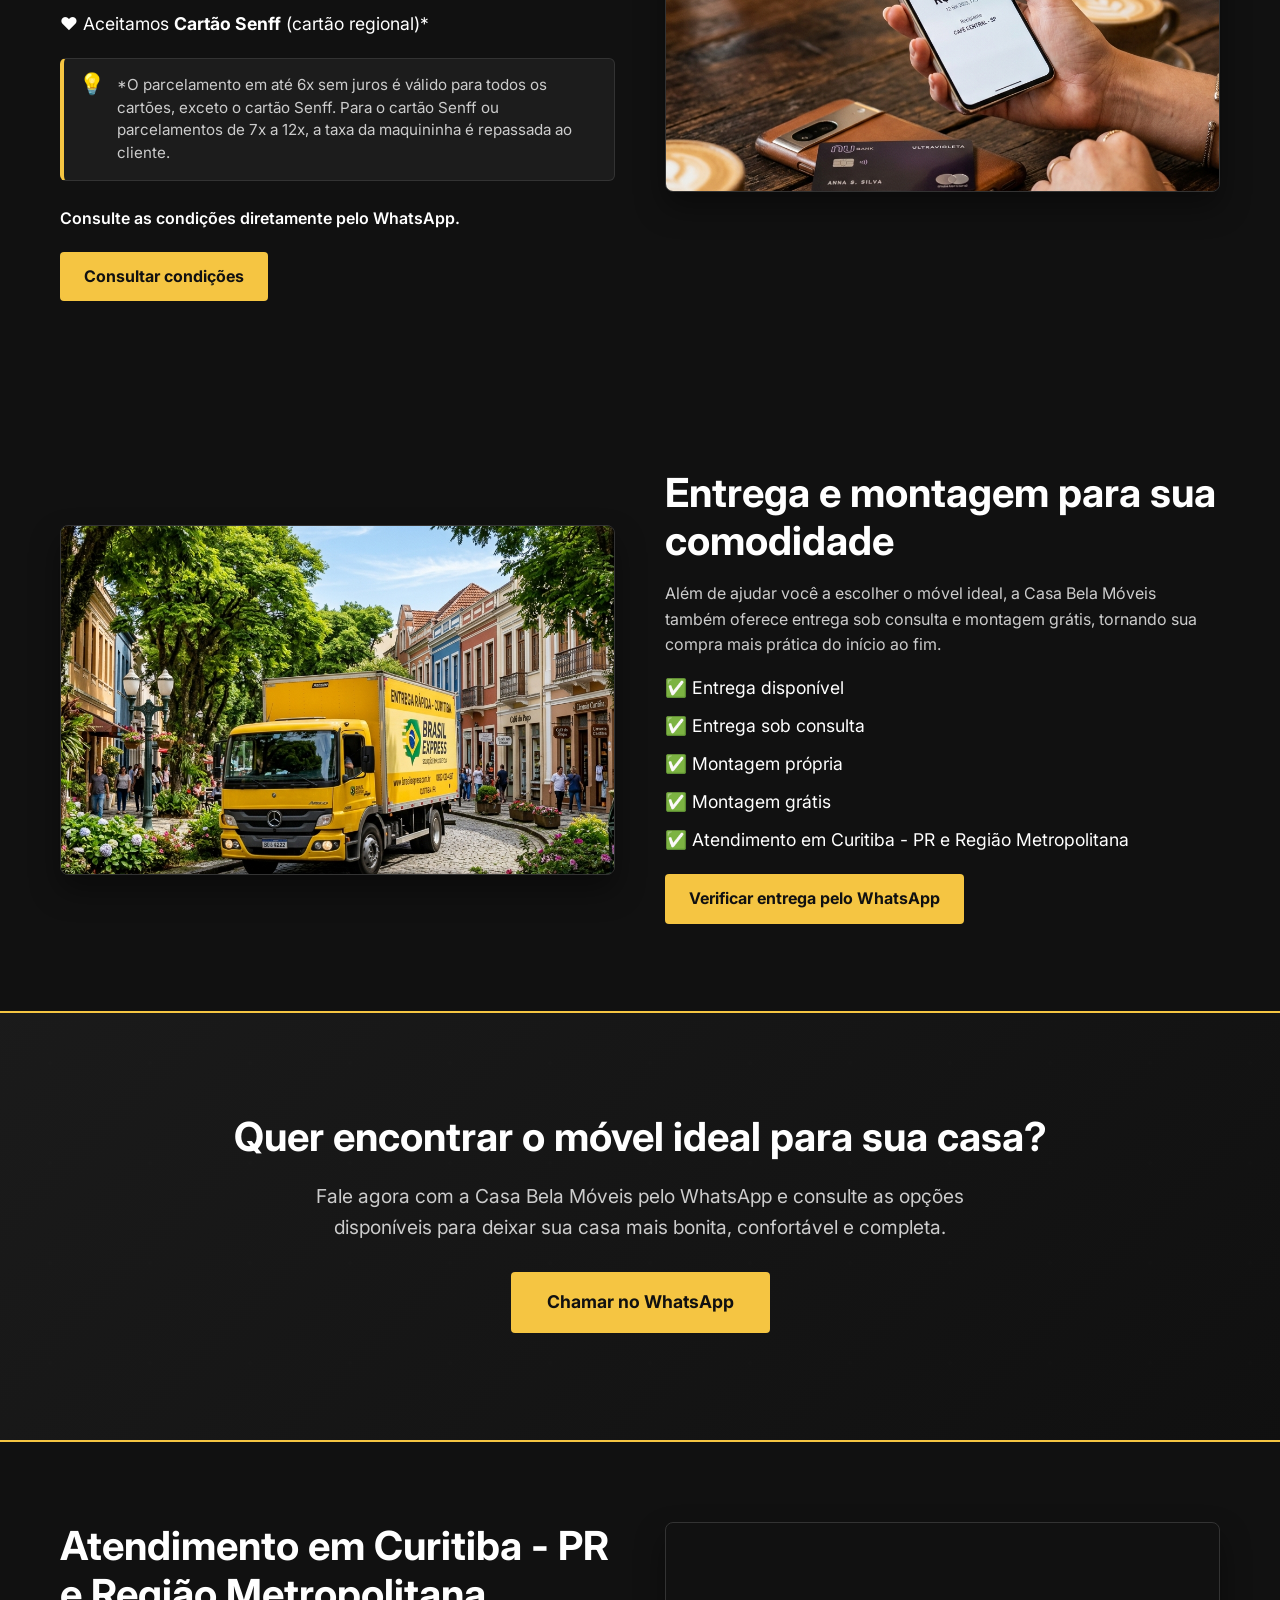
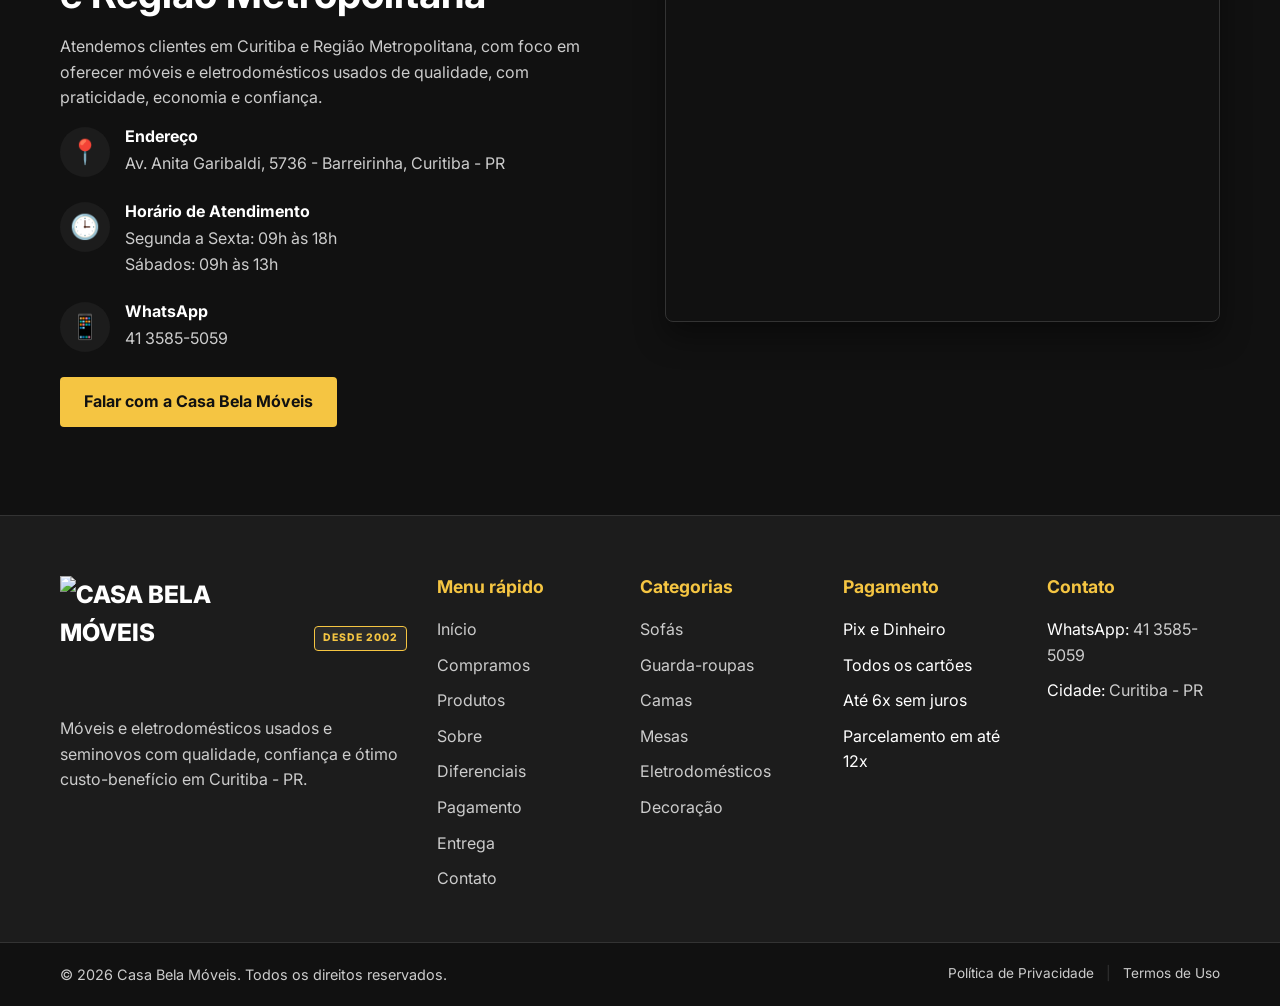
==== commit ef31f9e2: "feat: add top announcement bar highlighting Desde 2002" ====
--- a/index.html
+++ b/index.html
@@ -12,6 +12,9 @@
 </head>
 <body>
     <header class="header" id="header">
+        <div class="top-banner">
+            <span>COMPRA E VENDA DE MÓVEIS E ELETROS - <span class="badge-topo-ano">DESDE 2002</span></span>
+        </div>
         <div class="container header-container">
             <a href="#" class="logo">
                 <img src="https://i.ibb.co/795wf46/Design-sem-nome-1.webp" alt="Casa Bela Móveis" class="logo-img"><span class="logo-badge">Desde 2002</span>
--- a/style.css
+++ b/style.css
@@ -1583,4 +1583,20 @@
   letter-spacing: 1px;
   display: inline-block;
   white-space: nowrap;
-}+}
+.top-banner {
+  background-color: var(--preto-secundario);
+  color: var(--branco);
+  text-align: center;
+  padding: 6px 15px;
+  font-size: 0.7rem;
+  font-weight: 600;
+  letter-spacing: 1px;
+  border-bottom: 1px solid var(--borda-suave);
+  text-transform: uppercase;
+}
+
+.badge-topo-ano {
+  color: var(--amarelo-destaque);
+  font-weight: 800;
+}
